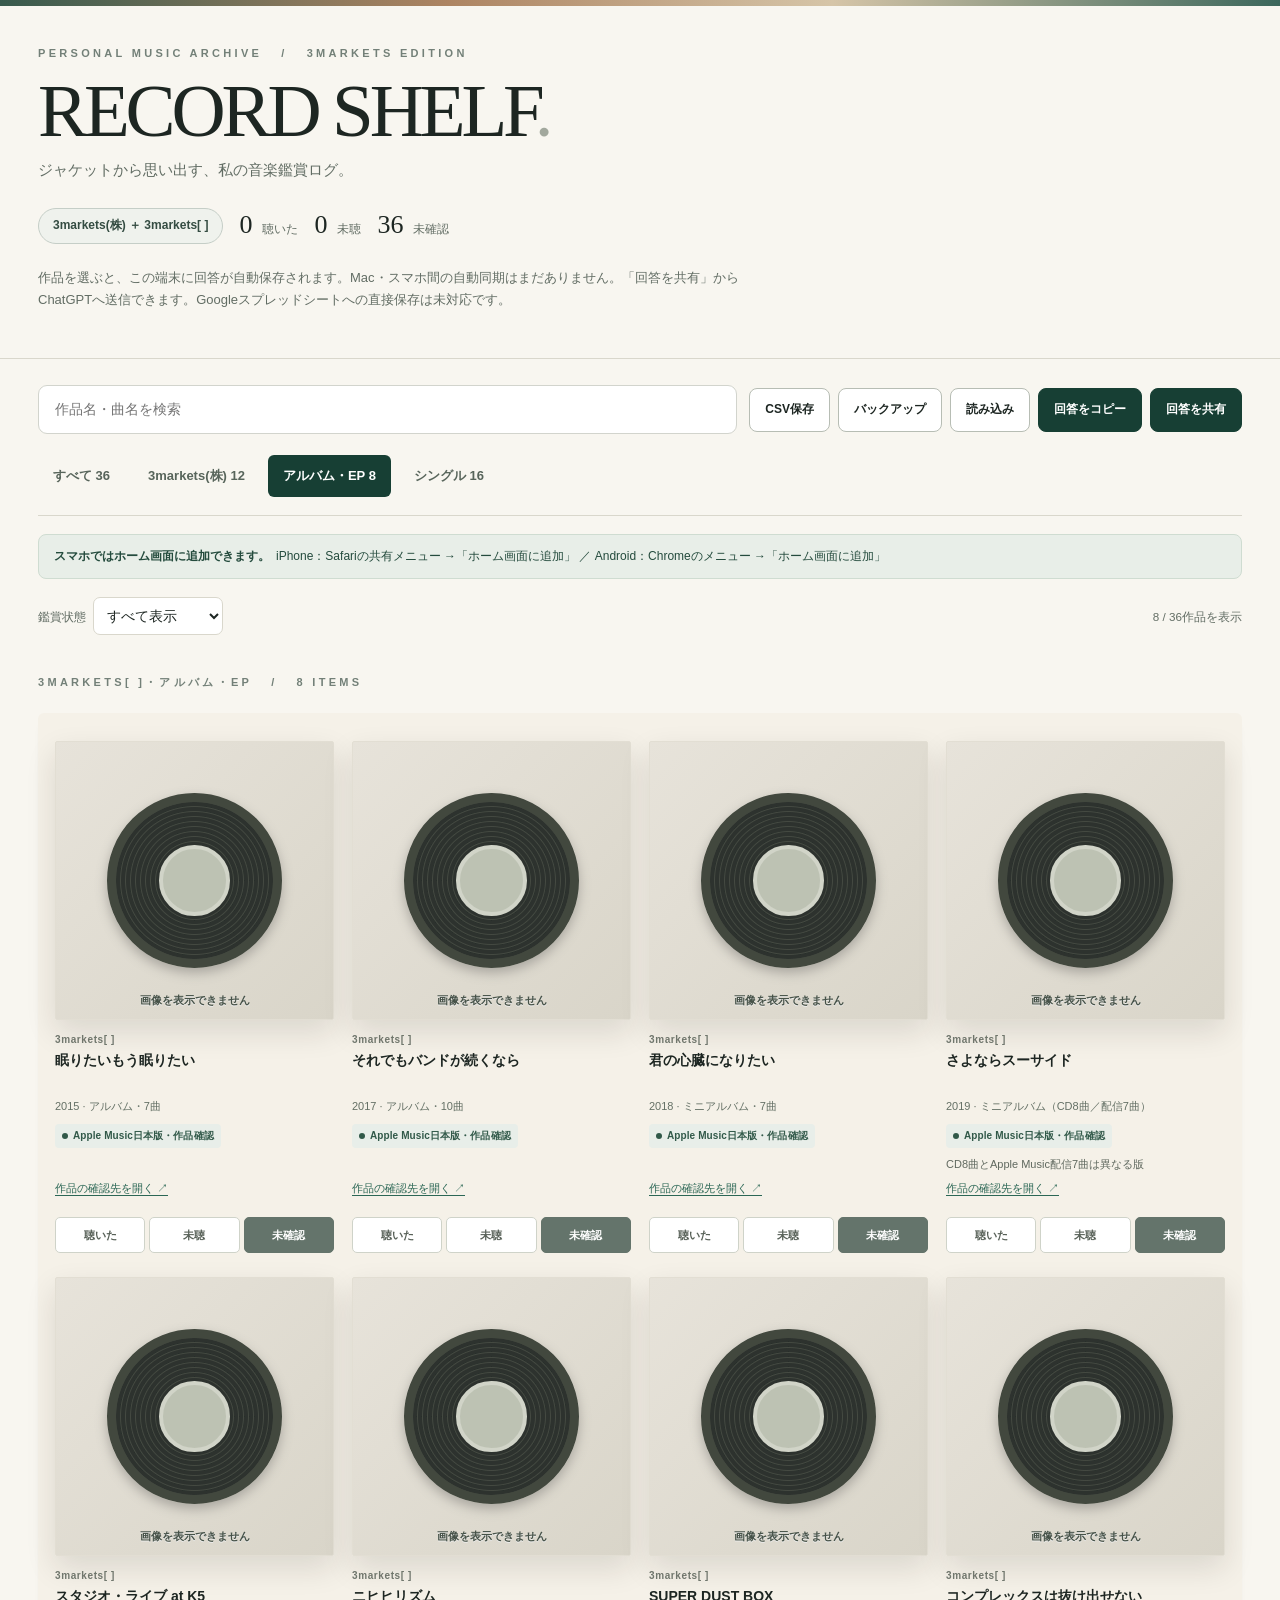
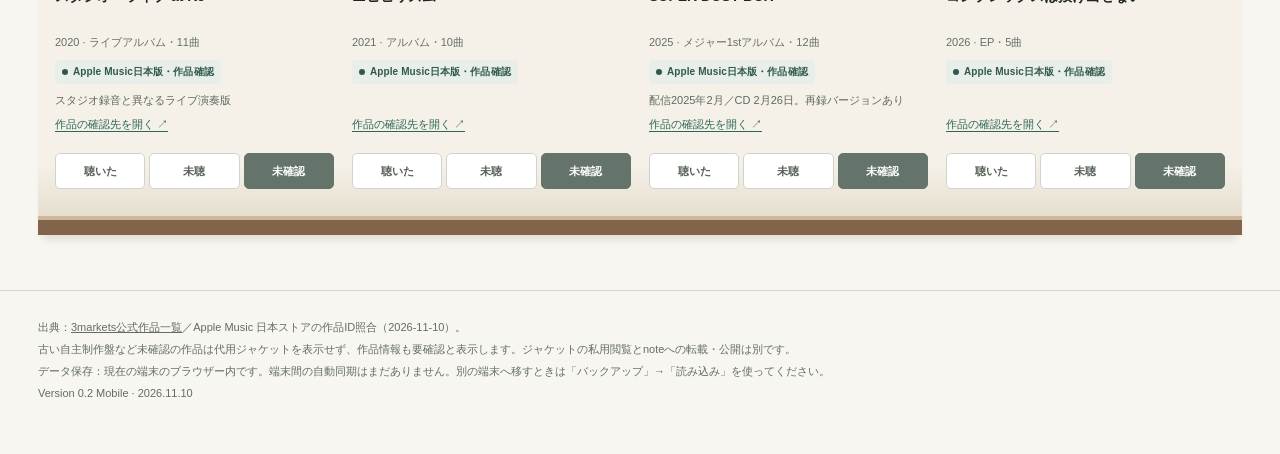
==== public/record-shelf/index.html @ a33d5731 "Add standalone mobile record shelf for 3markets; preserve protected FOCUS release" ====
<!DOCTYPE html>
<html lang="ja"><head><meta charset="utf-8"><meta name="viewport" content="width=device-width, initial-scale=1">
<meta name="color-scheme" content="light"><meta name="theme-color" content="#173f34"><meta name="apple-mobile-web-app-capable" content="yes"><meta name="apple-mobile-web-app-status-bar-style" content="default"><meta name="apple-mobile-web-app-title" content="レコード棚"><meta name="robots" content="noindex,nofollow"><title>RECORD SHELF — 3markets</title>
<style>
:root{--ink:#1d2622;--sub:#626d64;--paper:#f8f6f0;--card:#fffdf8;--line:#d9d7cc;--wood:#8c6b4a;--green:#173f34;--orange:#a85831;--shadow:0 12px 30px rgba(34,26,16,.12)}
*{box-sizing:border-box}html{scroll-behavior:smooth}body{margin:0;color:var(--ink);background:var(--paper);font:14px/1.65 -apple-system,BlinkMacSystemFont,"Hiragino Kaku Gothic ProN","Yu Gothic",sans-serif}
button,input,select{font:inherit}button{cursor:pointer}a{color:inherit}button:focus-visible,input:focus-visible,select:focus-visible,a:focus-visible{outline:3px solid #78b19b;outline-offset:3px}
.banner{height:6px;background:linear-gradient(90deg,#385a4d,#ad8462 35%,#d6c5a8 65%,#3c675c)}
.wrap{max-width:1260px;margin:0 auto;padding:0 28px}header{padding:40px 0 24px;border-bottom:1px solid var(--line)}
.eyebrow{font:650 11px/1.4 -apple-system,BlinkMacSystemFont,sans-serif;letter-spacing:.3em;text-transform:uppercase;color:#738078}
h1{font-family:Georgia,"Times New Roman",serif;font-size:clamp(42px,6vw,75px);font-weight:normal;letter-spacing:-.055em;line-height:1.07;margin:10px 0 6px}
.subline{font-size:15px;color:var(--sub);margin:4px 0 0}.statusmeta{display:flex;align-items:center;gap:16px;flex-wrap:wrap;margin-top:22px}
.pill{padding:7px 14px;border:1px solid #c5cec7;border-radius:99px;color:#344c42;background:#eff2ed;font-size:12px;font-weight:650}
.stat{display:flex;gap:10px;align-items:baseline}.stat b{font-size:26px;font-family:Georgia,serif;font-weight:normal}.stat span{font-size:12px;color:var(--sub)}
.description{margin:20px 0 24px;color:var(--sub);font-size:13px;max-width:750px}
.toolbar{display:grid;grid-template-columns:minmax(160px,1fr) auto;gap:12px;align-items:center;margin:26px 0 16px}
.search{width:100%;border:1px solid #d2d4cd;background:#fff;border-radius:9px;padding:12px 16px;color:var(--ink)}
.actions{display:flex;gap:8px;flex-wrap:wrap;justify-content:flex-end}.btn{border:1px solid #b7bdb4;background:#fff;border-radius:8px;padding:11px 15px;color:var(--ink);font-size:12px;font-weight:650;white-space:nowrap}.btn:hover{background:#eef1ed}.btn.primary{background:var(--green);color:#fff;border-color:var(--green)}.btn.primary:hover{background:#285b4b}
.tabs{display:flex;flex-wrap:wrap;gap:8px;padding:5px 0 18px;border-bottom:1px solid var(--line)}.tab{border:1px solid transparent;background:none;border-radius:6px;padding:9px 14px;color:#58655b;font-weight:600;font-size:13px}.tab.selected{background:var(--green);color:#fff}.tab:hover:not(.selected){background:#ebece5}
.filters{margin:18px 0 4px;display:flex;justify-content:space-between;gap:12px;flex-wrap:wrap;align-items:center}.filters label{font-size:12px;color:var(--sub);margin-right:7px}.filters select{min-width:130px;padding:9px;border:1px solid var(--line);border-radius:7px;background:#fff;color:var(--ink)}.filters small{color:var(--sub)}
#shelves{padding:10px 0 55px}.shelf{padding:28px 17px 31px;border-bottom:15px solid #816449;background:linear-gradient(#f5f1e8 95%,#e5ddcd);box-shadow:inset 0 -4px #cfb89a,0 9px 9px -5px rgba(40,25,10,.12);border-radius:6px 6px 0 0;margin-top:22px}
.grid{display:grid;grid-template-columns:repeat(4,minmax(0,1fr));gap:24px 18px}.record{min-width:0}.art{width:100%;aspect-ratio:1;display:grid;place-items:center;background:#ece8de;border:1px solid #e2ded3;box-shadow:var(--shadow);position:relative;overflow:hidden;border-radius:2px}.art img{width:100%;height:100%;object-fit:contain;display:block;background:#eeede6}
.art.unavailable{background:linear-gradient(135deg,#e7e3da,#d9d5c9)}.disc{width:63%;aspect-ratio:1;border-radius:50%;border:9px solid #42483e;background:repeating-radial-gradient(circle at center,#2d322e 0px,#2d322e 3px,#444941 4px,#272e2a 5px);display:grid;place-items:center;box-shadow:0 5px 12px #aaa7a0}
.disc::after{content:"";width:40%;height:40%;background:#bdc2b3;border-radius:50%;border:4px solid #d1d4c8}.missing{position:absolute;bottom:10px;left:0;right:0;text-align:center;color:#465248;font-weight:700;font-size:11px;text-shadow:0 1px #eee}
.artistline{font-size:10px;letter-spacing:.06em;color:#737a70;margin:12px 0 2px;font-weight:700}.name{font-weight:750;line-height:1.45;min-height:2.9em;overflow-wrap:anywhere;font-size:14px;margin:0 0 6px}.data{font-size:11px;color:#647065;min-height:1.8em}.note{font-size:11px;color:#60695f;margin:7px 0 0;min-height:2.2em}.source{display:inline-block;color:#2b6755;font-size:11px;max-width:100%;white-space:nowrap;overflow:hidden;text-overflow:ellipsis;text-decoration:underline;text-underline-offset:3px}
.streaming{display:inline-flex;gap:5px;align-items:center;max-width:100%;font-size:10px;letter-spacing:.01em;margin-top:7px;padding:4px 7px;border-radius:4px;background:#e8eee9;color:#315949;font-weight:700}.streaming.unknown{background:#efeee9;color:#787971}.streaming i{width:6px;height:6px;border-radius:50%;background:currentColor;display:inline-block}
.choose{display:grid;grid-template-columns:repeat(3,minmax(0,1fr));gap:4px;margin-top:12px}.choose button{border:1px solid #cfd3c9;background:#fff;border-radius:5px;padding:8px 2px;font-weight:700;font-size:11px;white-space:nowrap;color:#576057}.choose button:hover{border-color:#6c9d8b}.choose button[aria-pressed="true"][data-choice="heard"]{background:#215444;border-color:#215444;color:white}.choose button[aria-pressed="true"][data-choice="not"]{background:#9d5637;border-color:#9d5637;color:white}.choose button[aria-pressed="true"][data-choice="unknown"]{background:#64746b;border-color:#64746b;color:#fff}
.empty{padding:60px 20px;text-align:center;color:var(--sub);border:1px dashed #b4b7b0;border-radius:10px;margin:24px 0}
footer{border-top:1px solid var(--line);padding:25px 0 50px;color:var(--sub);font-size:11px;line-height:2}.floatmsg{position:fixed;bottom:25px;left:50%;transform:translateX(-50%);background:#163f33;color:white;padding:11px 18px;border-radius:8px;box-shadow:var(--shadow);font-size:12px;z-index:9;opacity:0;pointer-events:none;transition:opacity .2s}.floatmsg.show{opacity:1}
.modal{border:0;border-radius:12px;padding:24px;width:min(680px,94vw);box-shadow:0 30px 80px rgba(0,0,0,.3)}.modal::backdrop{background:#121e18ac}.modal textarea{width:100%;height:250px;line-height:1.6;border:1px solid #ddd;border-radius:8px;padding:13px;color:#26362c;resize:vertical}.modal h2{margin-top:0}.modal p{font-size:12px;color:var(--sub)}

.install-tip{display:flex;gap:6px;align-items:center;flex-wrap:wrap;padding:12px 15px;border-radius:8px;background:#e8eee8;border:1px solid #cfdcd1;margin-top:18px;color:#244b3d}
.install-tip strong{font-size:12px}.install-tip span{font-size:12px}
@media(max-width:900px){.grid{grid-template-columns:repeat(3,minmax(0,1fr))}}@media(max-width:700px){.install-tip{margin-top:12px}.actions .btn{font-size:12px;padding:9px}.toolbar{gap:12px}.wrap{padding:0 16px}header{padding:26px 0 22px}.toolbar{grid-template-columns:1fr}.actions{justify-content:flex-start}.grid{grid-template-columns:repeat(2,minmax(0,1fr));gap:22px 13px}.shelf{padding:14px 8px 23px;margin-top:15px}.choose button{font-size:10px;padding:8px 1px}.name{font-size:12px}.note{min-height:auto}.artistline{font-size:10px}.tabs{gap:3px}.tab{font-size:12px;padding:8px 9px}.stat b{font-size:22px}}
@media(prefers-reduced-motion:reduce){html{scroll-behavior:auto}*{transition:none!important}}
</style></head>
<body><div class="banner"></div><header><div class="wrap">
<div class="eyebrow">PERSONAL MUSIC ARCHIVE &nbsp; / &nbsp; 3MARKETS EDITION</div>
<h1>RECORD SHELF<span style="color:#a2a89d">.</span></h1>
<p class="subline">ジャケットから思い出す、私の音楽鑑賞ログ。</p>
<div class="statusmeta"><span class="pill">3markets(株) ＋ 3markets[ ]</span><span class="stat"><b id="st-heard">0</b><span>聴いた</span></span><span class="stat"><b id="st-not">0</b><span>未聴</span></span><span class="stat"><b id="st-unknown">36</b><span>未確認</span></span></div>
<p class="description">作品を選ぶと、この端末に回答が自動保存されます。Mac・スマホ間の自動同期はまだありません。「回答を共有」からChatGPTへ送信できます。Googleスプレッドシートへの直接保存は未対応です。</p>
</div></header>
<main class="wrap">
<div class="toolbar"><input id="search" class="search" placeholder="作品名・曲名を検索" aria-label="作品を検索" autocomplete="off">
<div class="actions"><button class="btn" id="btn-csv">CSV保存</button><button class="btn" id="btn-json">バックアップ</button><button class="btn" id="btn-import">読み込み</button><input id="import-json" type="file" accept=".json,application/json" hidden><button class="btn primary" id="btn-copy">回答をコピー</button><button class="btn primary" id="btn-share">回答を共有</button></div></div>
<nav id="tabs" class="tabs" aria-label="作品ジャンル"><button class="tab selected" data-tab="all">すべて 36</button><button class="tab" data-tab="old">3markets(株) 12</button><button class="tab" data-tab="albums">アルバム・EP 8</button><button class="tab" data-tab="singles">シングル 16</button></nav>
<div class="install-tip"><strong>スマホではホーム画面に追加できます。</strong><span>iPhone：Safariの共有メニュー →「ホーム画面に追加」 ／ Android：Chromeのメニュー →「ホーム画面に追加」</span></div>
<div class="filters"><div><label for="filter">鑑賞状態</label><select id="filter"><option value="all">すべて表示</option><option value="heard">聴いた</option><option value="not">未聴</option><option value="unknown">未確認</option></select></div><small id="shown">全36作品を表示</small></div>
<section id="shelves" aria-label="ジャケットを並べたレコード棚"></section>
</main><footer><div class="wrap">出典：<a href="https://3markets.jp/calendar/discography" target="_blank" rel="noopener">3markets公式作品一覧</a>／Apple Music 日本ストアの作品ID照合（2026-11-10）。<br>
古い自主制作盤など未確認の作品は代用ジャケットを表示せず、作品情報も要確認と表示します。ジャケットの私用閲覧とnoteへの転載・公開は別です。<br>データ保存：現在の端末のブラウザー内です。端末間の自動同期はまだありません。別の端末へ移すときは「バックアップ」→「読み込み」を使ってください。<br>Version 0.2 Mobile · 2026.11.10</div></footer>
<div id="toast" class="floatmsg" role="status"></div>
<dialog class="modal" id="copy-dialog"><h2>回答をコピー</h2><p>下の文章を選択して、このChatGPTトークに貼り付けてください。未確認の作品は回答に含みません。</p><textarea id="copy-text" readonly></textarea><div class="actions"><button class="btn" id="select-all">全文選択</button><button class="btn primary" id="copy-now">コピー</button><button class="btn" id="close-dialog">閉じる</button></div></dialog>
<script>
'use strict';
const records=[{"id":"k01","name":"フリーマーケット","year":2004,"group":"old","artist":"3markets(株)","type":"初期ミニアルバム","note":"初期作品。作品情報・ジャケット要照合。初期作品情報自体が再照合対象","confidence":"provisional","source":"https://3markets.jp/calendar/discography","cover":null,"coverSource":null,"stream":"unknown"},{"id":"k02","name":"上京ハブストーリー / タイタニック","year":2006,"group":"old","artist":"3markets(株)","type":"シングル","note":"初期CD、情報要照合。初期作品情報自体が再照合対象","confidence":"provisional","source":"https://3markets.jp/calendar/discography","cover":null,"coverSource":null,"stream":"unknown"},{"id":"k03","name":"さよなら、大嫌いな人。","year":2006,"group":"old","artist":"3markets(株)","type":"ミニアルバム","note":"初期作品情報自体が再照合対象","confidence":"provisional","source":"https://3markets.jp/calendar/discography","cover":null,"coverSource":null,"stream":"unknown"},{"id":"k04","name":"ぼくらはみんな死んでいる","year":2008,"group":"old","artist":"3markets(株)","type":"シングル","note":"初期作品情報自体が再照合対象","confidence":"provisional","source":"https://3markets.jp/calendar/discography","cover":null,"coverSource":null,"stream":"unknown"},{"id":"k05","name":"不幸の種","year":2008,"group":"old","artist":"3markets(株)","type":"アルバム・8曲","note":"CD・ジャケット未照合、配信未確認","confidence":"confirmed","source":"https://www.oricon.co.jp/","cover":null,"coverSource":null,"stream":"unknown"},{"id":"k06","name":"着信ナシ call.1","year":2010,"group":"old","artist":"3markets(株)","type":"CD・3曲","note":"初期作品情報自体が再照合対象","confidence":"provisional","source":"https://3markets.jp/calendar/discography","cover":null,"coverSource":null,"stream":"unknown"},{"id":"k07","name":"着信ナシ call.2","year":2010,"group":"old","artist":"3markets(株)","type":"CD・3曲","note":"初期作品情報自体が再照合対象","confidence":"provisional","source":"https://3markets.jp/calendar/discography","cover":null,"coverSource":null,"stream":"unknown"},{"id":"k08","name":"着信ナシ call.3","year":2010,"group":"old","artist":"3markets(株)","type":"CD・3曲","note":"初期作品情報自体が再照合対象","confidence":"provisional","source":"https://3markets.jp/calendar/discography","cover":null,"coverSource":null,"stream":"unknown"},{"id":"k09","name":"それでもボクは暗くない","year":2011,"group":"old","artist":"3markets(株)","type":"EP・5曲＋CDボーナス","note":"Apple Music配信5曲。CDボーナスとは区別","confidence":"confirmed","source":"https://music.apple.com/jp/album/661531618","cover":"https://is1-ssl.mzstatic.com/image/thumb/Music118/v4/1e/07/3e/1e073e06-de50-e7ee-e79f-221623e2fcea/4538182313299_cov.jpg/600x600bb.jpg","coverSource":"Apple Music JP・作品ID 661531618","appleURL":"https://music.apple.com/jp/album/661531618","stream":"apple"},{"id":"k10","name":"売れないバンドマン","year":2012,"group":"old","artist":"3markets(株)","type":"シングル・3曲","note":"Apple Music上では2013年リリース表示","confidence":"confirmed","source":"https://music.apple.com/jp/album/661555869","cover":"https://is1-ssl.mzstatic.com/image/thumb/Music118/v4/63/ad/12/63ad12a7-b8b7-b3d8-3208-44210bbe22a2/4538182313329_cov.jpg/600x600bb.jpg","coverSource":"Apple Music JP・作品ID 661555869","appleURL":"https://music.apple.com/jp/album/661555869","stream":"apple"},{"id":"k11","name":"何も聞こえない","year":2012,"group":"old","artist":"3markets(株)","type":"アルバム・12曲","note":"Apple Musicは2013年配信表示／CD2012年","confidence":"confirmed","source":"https://music.apple.com/jp/album/661532819","cover":"https://is1-ssl.mzstatic.com/image/thumb/Music125/v4/7a/0f/fc/7a0ffca6-98a8-4a8e-68c4-1b84fabe6eba/4538182313350_cov.jpg/600x600bb.jpg","coverSource":"Apple Music JP・作品ID 661532819","appleURL":"https://music.apple.com/jp/album/661532819","stream":"apple"},{"id":"k12","name":"アパート","year":2014,"group":"old","artist":"3markets(株)","type":"ミニアルバム","note":"旧名義最終期・CD。Apple Musicで当該版未確認","confidence":"confirmed","source":"https://3markets.jp/calendar/discography","cover":null,"coverSource":null,"stream":"unknown"},{"id":"a01","name":"眠りたいもう眠りたい","year":2015,"group":"albums","artist":"3markets[ ]","type":"アルバム・7曲","note":"","confidence":"confirmed","source":"https://music.apple.com/jp/album/1575334972","cover":"https://is1-ssl.mzstatic.com/image/thumb/Music115/v4/7b/29/ee/7b29ee20-6660-244a-dc08-10e7db7b3a7b/4571483867498.jpg/600x600bb.jpg","coverSource":"Apple Music JP・作品ID 1575334972","appleURL":"https://music.apple.com/jp/album/1575334972","stream":"apple"},{"id":"a02","name":"それでもバンドが続くなら","year":2017,"group":"albums","artist":"3markets[ ]","type":"アルバム・10曲","note":"","confidence":"confirmed","source":"https://music.apple.com/jp/album/1810390188","cover":"https://is1-ssl.mzstatic.com/image/thumb/Music221/v4/5e/52/55/5e525506-6717-4b1d-d585-3bfbd814e022/4522197128047.png/600x600bb.jpg","coverSource":"Apple Music JP・作品ID 1810390188","appleURL":"https://music.apple.com/jp/album/1810390188","stream":"apple"},{"id":"a03","name":"君の心臓になりたい","year":2018,"group":"albums","artist":"3markets[ ]","type":"ミニアルバム・7曲","note":"","confidence":"confirmed","source":"https://music.apple.com/jp/album/1810389920","cover":"https://is1-ssl.mzstatic.com/image/thumb/Music211/v4/8d/49/d3/8d49d337-29f3-4bc9-d6e6-fecbf3661c74/4522197130279.png/600x600bb.jpg","coverSource":"Apple Music JP・作品ID 1810389920","appleURL":"https://music.apple.com/jp/album/1810389920","stream":"apple"},{"id":"a04","name":"さよならスーサイド","year":2019,"group":"albums","artist":"3markets[ ]","type":"ミニアルバム（CD8曲／配信7曲）","note":"CD8曲とApple Music配信7曲は異なる版","confidence":"confirmed","source":"https://music.apple.com/jp/album/1575340968","cover":"https://is1-ssl.mzstatic.com/image/thumb/Music115/v4/43/53/97/435397d6-26ee-7a85-71d8-e1fe39ac6d37/4580529539466.jpg/600x600bb.jpg","coverSource":"Apple Music JP・作品ID 1575340968","appleURL":"https://music.apple.com/jp/album/1575340968","stream":"apple"},{"id":"a05","name":"スタジオ・ライブ at K5","year":2020,"group":"albums","artist":"3markets[ ]","type":"ライブアルバム・11曲","note":"スタジオ録音と異なるライブ演奏版","confidence":"confirmed","source":"https://music.apple.com/jp/album/1576225690","cover":"https://is1-ssl.mzstatic.com/image/thumb/Music115/v4/70/d9/ec/70d9ecb9-f23d-1b34-3d56-341357c0d392/4580529538766.jpg/600x600bb.jpg","coverSource":"Apple Music JP・作品ID 1576225690","appleURL":"https://music.apple.com/jp/album/1576225690","stream":"apple"},{"id":"a06","name":"ニヒヒリズム","year":2021,"group":"albums","artist":"3markets[ ]","type":"アルバム・10曲","note":"","confidence":"confirmed","source":"https://music.apple.com/jp/album/1576227741","cover":"https://is1-ssl.mzstatic.com/image/thumb/Music211/v4/f4/b6/91/f4b691fe-94c0-e237-b7dd-7fb7303544b2/4580529537127.jpg/600x600bb.jpg","coverSource":"Apple Music JP・作品ID 1576227741","appleURL":"https://music.apple.com/jp/album/1576227741","stream":"apple"},{"id":"a07","name":"SUPER DUST BOX","year":2025,"group":"albums","artist":"3markets[ ]","type":"メジャー1stアルバム・12曲","note":"配信2025年2月／CD 2月26日。再録バージョンあり","confidence":"confirmed","source":"https://music.apple.com/jp/album/1791914611","cover":"https://is1-ssl.mzstatic.com/image/thumb/Music221/v4/c6/da/94/c6da9447-44bb-0d9e-07d5-6ade7ae0406f/ANTCD-A0000015767.jpg/600x600bb.jpg","coverSource":"Apple Music JP・作品ID 1791914611","appleURL":"https://music.apple.com/jp/album/1791914611","stream":"apple"},{"id":"a08","name":"コンプレックスは抜け出せない","year":2026,"group":"albums","artist":"3markets[ ]","type":"EP・5曲","note":"","confidence":"confirmed","source":"https://music.apple.com/jp/album/1861425691","cover":"https://is1-ssl.mzstatic.com/image/thumb/Music211/v4/c9/9c/10/c99c100d-4062-5b0a-0b87-b3e78127be97/ANTCD-A0000018954.jpg/600x600bb.jpg","coverSource":"Apple Music JP・作品ID 1861425691","appleURL":"https://music.apple.com/jp/album/1861425691","stream":"apple"},{"id":"s01","name":"はやいふつうおそい","year":2014,"group":"singles","artist":"3markets[ ]","type":"CDシングル","note":"改名直後・情報要照合","confidence":"provisional","source":"https://3markets.jp/calendar/discography","cover":null,"coverSource":null,"stream":"unknown"},{"id":"s02","name":"バースデイ","year":2016,"group":"singles","artist":"3markets[ ]","type":"CDシングル","note":"","confidence":"provisional","source":"https://3markets.jp/calendar/discography","cover":null,"coverSource":null,"stream":"unknown"},{"id":"s03","name":"バンドマンと彼女","year":2017,"group":"singles","artist":"3markets[ ]","type":"CDシングル・4曲","note":"公式CDジャケットあり。アルバム曲と重複","confidence":"confirmed","source":"https://3markets.jp/calendar/discography","cover":"https://3markets.jp/wp-content/uploads/bandmangirl_jk.jpg","coverSource":"3markets公式ディスコグラフィー CDジャケット","stream":"unknown"},{"id":"s04","name":"社会のゴミカザマタカフミ","year":2019,"group":"singles","artist":"3markets[ ]","type":"配信シングル","note":"『さよならスーサイド』等と関連音源","confidence":"confirmed","source":"https://music.apple.com/jp/album/1810389853","cover":"https://is1-ssl.mzstatic.com/image/thumb/Music211/v4/0e/a9/7f/0ea97f37-094b-f2d4-f2e5-44bb88ad5f7d/4582417950940.png/600x600bb.jpg","coverSource":"Apple Music JP・作品ID 1810389853","appleURL":"https://music.apple.com/jp/album/1810389853","stream":"apple"},{"id":"s05","name":"最愛(モアイ)","year":2021,"group":"singles","artist":"3markets[ ]","type":"配信シングル","note":"","confidence":"confirmed","source":"https://music.apple.com/jp/album/1591286352","cover":"https://is1-ssl.mzstatic.com/image/thumb/Music115/v4/95/7e/5a/957e5a15-c22a-d5f9-eb6e-1cbe9b6d21d7/4580529536946.jpg/600x600bb.jpg","coverSource":"Apple Music JP・作品ID 1591286352","appleURL":"https://music.apple.com/jp/album/1591286352","stream":"apple"},{"id":"s06","name":"東京でのすごしかた","year":2022,"group":"singles","artist":"3markets[ ]","type":"配信3曲入り","note":"","confidence":"confirmed","source":"https://music.apple.com/jp/album/1650586520","cover":"https://is1-ssl.mzstatic.com/image/thumb/Music122/v4/d7/4b/16/d74b169f-98cd-1849-a03b-357496fbe5c5/4580529534317.jpg/600x600bb.jpg","coverSource":"Apple Music JP・作品ID 1650586520","appleURL":"https://music.apple.com/jp/album/1650586520","stream":"apple"},{"id":"s07","name":"カニ大好き","year":2023,"group":"singles","artist":"3markets[ ]","type":"配信シングル","note":"","confidence":"confirmed","source":"https://music.apple.com/jp/album/1710377670","cover":"https://is1-ssl.mzstatic.com/image/thumb/Music116/v4/fa/2e/92/fa2e9284-2153-0116-df37-55495395b661/4580529532856.jpg/600x600bb.jpg","coverSource":"Apple Music JP・作品ID 1710377670","appleURL":"https://music.apple.com/jp/album/1710377670","stream":"apple"},{"id":"s08","name":"ね。","year":2023,"group":"singles","artist":"3markets[ ]","type":"配信シングル","note":"『SUPER DUST BOX』にも収録","confidence":"confirmed","source":"https://music.apple.com/jp/album/1712081336","cover":"https://is1-ssl.mzstatic.com/image/thumb/Music116/v4/6e/8c/23/6e8c2387-1c32-d2eb-ae74-d09f04ec74b3/4580529532924.jpg/600x600bb.jpg","coverSource":"Apple Music JP・作品ID 1712081336","appleURL":"https://music.apple.com/jp/album/1712081336","stream":"apple"},{"id":"s09","name":"暇","year":2023,"group":"singles","artist":"3markets[ ]","type":"配信シングル","note":"","confidence":"confirmed","source":"https://music.apple.com/jp/album/1713488487","cover":"https://is1-ssl.mzstatic.com/image/thumb/Music116/v4/e9/2c/60/e92c609a-43b5-57e7-4b12-17c836d6d32c/4580529532986.jpg/600x600bb.jpg","coverSource":"Apple Music JP・作品ID 1713488487","appleURL":"https://music.apple.com/jp/album/1713488487","stream":"apple"},{"id":"s10","name":"来世で遊ぼう","year":2023,"group":"singles","artist":"3markets[ ]","type":"配信シングル","note":"","confidence":"confirmed","source":"https://music.apple.com/jp/album/1717734269","cover":"https://is1-ssl.mzstatic.com/image/thumb/Music116/v4/16/7c/3a/167c3ac6-5a23-06e1-92ea-5b6df151478c/4580529533631.jpg/600x600bb.jpg","coverSource":"Apple Music JP・作品ID 1717734269","appleURL":"https://music.apple.com/jp/album/1717734269","stream":"apple"},{"id":"s11","name":"白紙","year":2024,"group":"singles","artist":"3markets[ ]","type":"配信シングル","note":"","confidence":"confirmed","source":"https://music.apple.com/jp/album/1776531793","cover":"https://is1-ssl.mzstatic.com/image/thumb/Music221/v4/18/11/be/1811be6a-5194-a35d-d9c8-55cfa7ad3ccc/ANTCD-A0000015101.jpg/600x600bb.jpg","coverSource":"Apple Music JP・作品ID 1776531793","appleURL":"https://music.apple.com/jp/album/1776531793","stream":"apple"},{"id":"s12","name":"INTJINTPENTJENTPINFJENFJINFPENFPISTJISFJESTJESFJESTPISTPISFPESFP","year":2024,"group":"singles","artist":"3markets[ ]","type":"配信シングル","note":"","confidence":"confirmed","source":"https://music.apple.com/jp/album/1777907325","cover":"https://is1-ssl.mzstatic.com/image/thumb/Music211/v4/33/2f/99/332f9905-b929-80cc-d3f7-c1a4b31c0647/bigup13946996.jpg/600x600bb.jpg","coverSource":"Apple Music JP・作品ID 1777907325","appleURL":"https://music.apple.com/jp/album/1777907325","stream":"apple"},{"id":"s13","name":"ムリ(笑)","year":2024,"group":"singles","artist":"3markets[ ]","type":"配信シングル","note":"","confidence":"confirmed","source":"https://music.apple.com/jp/album/1781590821","cover":"https://is1-ssl.mzstatic.com/image/thumb/Music221/v4/ef/f8/e3/eff8e356-a094-03ca-3f3a-2fafb7202de1/ANTCD-A0000015321.jpg/600x600bb.jpg","coverSource":"Apple Music JP・作品ID 1781590821","appleURL":"https://music.apple.com/jp/album/1781590821","stream":"apple"},{"id":"s14","name":"天職","year":2025,"group":"singles","artist":"3markets[ ]","type":"配信シングル","note":"","confidence":"confirmed","source":"https://music.apple.com/jp/album/1825326849","cover":"https://is1-ssl.mzstatic.com/image/thumb/Music221/v4/83/79/ca/8379caa2-9c30-d945-903a-97b4646acb59/ANTCD-A0000017370.jpg/600x600bb.jpg","coverSource":"Apple Music JP・作品ID 1825326849","appleURL":"https://music.apple.com/jp/album/1825326849","stream":"apple"},{"id":"s15","name":"でもでもだってちゃん","year":2026,"group":"singles","artist":"3markets[ ]","type":"配信シングル","note":"","confidence":"confirmed","source":"https://music.apple.com/jp/album/6786132122","cover":"https://is1-ssl.mzstatic.com/image/thumb/Music221/v4/dd/b8/f6/ddb8f678-70cd-1d67-4c2b-d5a47324bb46/ANTCD-A0000020434.jpg/600x600bb.jpg","coverSource":"Apple Music JP・作品ID 6786132122","appleURL":"https://music.apple.com/jp/album/6786132122","stream":"apple"},{"id":"s16","name":"会話免許証","year":2026,"group":"singles","artist":"3markets[ ]","type":"配信シングル","note":"","confidence":"confirmed","source":"https://music.apple.com/jp/album/6819601522","cover":"https://is1-ssl.mzstatic.com/image/thumb/Music221/v4/a0/46/c2/a046c271-b914-85f1-7ece-75fce091ea9e/ANTCD-A0000021386.jpg/600x600bb.jpg","coverSource":"Apple Music JP・作品ID 6819601522","appleURL":"https://music.apple.com/jp/album/6819601522","stream":"apple"}];
const storageKey='record-shelf:3markets:v01';
let states={};try{const old=JSON.parse(localStorage.getItem(storageKey)||'{}');if(old&&typeof old==='object')states=old;}catch{}
let currentTab='albums';let currentFilter='all';let query='';
const labels={heard:'聴いた',not:'未聴',unknown:'未確認'};
const groups={old:'3markets(株)・旧名義',albums:'3markets[ ]・アルバム・EP',singles:'3markets[ ]・シングル'};
const el=id=>document.getElementById(id);
const clean=s=>String(s).replaceAll('&','&amp;').replaceAll('<','&lt;').replaceAll('>','&gt;').replaceAll('"','&quot;').replaceAll("'",'&#39;');
function stat(){let c={heard:0,not:0,unknown:0};records.forEach(w=>c[states[w.id]||'unknown']++);el('st-heard').textContent=c.heard;el('st-not').textContent=c.not;el('st-unknown').textContent=c.unknown;}
function toast(s){const d=el('toast');d.textContent=s;d.classList.add('show');clearTimeout(toast.t);toast.t=setTimeout(()=>d.classList.remove('show'),2200);}
function save(id,value){if(value==='unknown')delete states[id];else states[id]=value;try{localStorage.setItem(storageKey,JSON.stringify(states));}catch{toast('ブラウザーに保存できませんでした。CSVをご利用ください。');}render();}
function img(w){if(!w.cover)return '<div class="art unavailable"><div class="disc"></div><span class="missing">ジャケット未確認</span></div>';
return '<div class="art"><img loading="lazy" src="'+clean(w.cover)+'" alt="'+clean(w.name)+' の公式ジャケット" onerror="this.parentElement.classList.add(\'unavailable\');this.parentElement.innerHTML=\'<div class=&quot;disc&quot;></div><span class=&quot;missing&quot;>画像を表示できません</span>\'"></div>';}
function card(w){const state=states[w.id]||'unknown';const stream=w.stream==='apple'?'<span class="streaming"><i></i>Apple Music日本版・作品確認</span>':'<span class="streaming unknown"><i></i>Apple Music・当該版未確認</span>';
const url=w.source||'https://3markets.jp/calendar/discography';
return '<article class="record">'+img(w)+'<div class="artistline">'+clean(w.artist)+'</div><div class="name">'+clean(w.name)+'</div><div class="data">'+w.year+' · '+clean(w.type)+'</div>'+stream+'<div class="note">'+clean(w.note||'')+'</div><a class="source" href="'+clean(url)+'" target="_blank" rel="noopener">作品の確認先を開く ↗</a>'+
'<div class="choose" role="group" aria-label="'+clean(w.name)+' の鑑賞判定">'+[['heard','聴いた'],['not','未聴'],['unknown','未確認']].map(([v,label])=>'<button type="button" data-id="'+w.id+'" data-choice="'+v+'" aria-pressed="'+(v===state)+'">'+label+'</button>').join('')+'</div></article>';}
function render(){stat();document.querySelectorAll('.tab').forEach(x=>{x.classList.toggle('selected',x.dataset.tab===currentTab);x.setAttribute('aria-pressed',x.dataset.tab===currentTab?'true':'false');});
const filtered=records.filter(w=>(currentTab==='all'||w.group===currentTab)&&(currentFilter==='all'||(states[w.id]||'unknown')===currentFilter)&&(w.name.toLowerCase().includes(query)||w.artist.toLowerCase().includes(query)));
el('shown').textContent=filtered.length+' / '+records.length+'作品を表示';
if(!filtered.length){el('shelves').innerHTML='<div class="empty">該当する作品はありません。検索や絞り込みを変更してください。</div>';return;}
const grouped={};filtered.forEach(w=>(grouped[w.group]??=[]).push(w));const order=currentTab==='all'?['old','albums','singles']:[currentTab];
el('shelves').innerHTML=order.filter(k=>grouped[k]?.length).map(k=>'<div><div class="eyebrow" style="margin-top:26px">'+clean(groups[k])+' &nbsp; / &nbsp; '+grouped[k].length+' ITEMS</div><div class="shelf"><div class="grid">'+grouped[k].map(card).join('')+'</div></div></div>').join('');}
function answersText(){const selected=records.filter(w=>states[w.id]&&states[w.id]!=='unknown');const line=selected.map(w=>`${w.artist}｜${w.year}年｜${w.name}｜${labels[states[w.id]]}｜${w.type}｜${w.stream==='apple'?'当該作品版のApple Music掲載確認':'当該版のApple Music掲載未確認'}｜出典=${w.source}`).join('\n');
return `3markets(株)／3markets[ ] のレコード棚で鑑賞チェックしました。既存のGoogleスプレッドシート「note｜統合投稿台帳」に、以下の本人回答を保存してください。\n${line||'現時点で確定した回答はありません。'}\n未回答は変更しない。旧名義と改名後を区別する。Apple Music作品IDと公式出典に照らし、CD限定盤と配信版を混同しない。聴いた作品は指定版の全曲を聴取済みと解釈する。未聴の配信確認済みだけ横断の「これから聴く」候補に入れ、配信未確認は別管理。重複登録せず保存後は再読込で確認。実際の鑑賞日を推測せず、note原稿作成・公開はしない。`;
}
async function copyText(){const text=answersText();el('copy-text').value=text;el('copy-dialog').showModal();try{await navigator.clipboard.writeText(text);toast('回答をコピーしました');}catch{el('copy-text').focus();el('copy-text').select();toast('コピーできない場合は文章を選択してください');}}
function quoteCSV(s){const v=String(s??'');return '"'+v.replaceAll('"','""')+'"';}
function download(filename,content,mime){const a=document.createElement('a'),b=new Blob([content],{type:mime});a.href=URL.createObjectURL(b);a.download=filename;document.body.appendChild(a);a.click();setTimeout(()=>{URL.revokeObjectURL(a.href);a.remove()},900);toast(filename+' を保存しました');}
function exportCSV(){const rows=[['名義','発売年','作品名','形態','鑑賞判定','Apple Music当該版','作品確認先','ジャケットURL'],...records.map(w=>[w.artist,w.year,w.name,w.type,labels[states[w.id]||'unknown'],w.stream==='apple'?'掲載確認':'掲載未確認',w.source,w.cover||''])];download('3markets_レコード棚_鑑賞チェック.csv','\ufeff'+rows.map(r=>r.map(quoteCSV).join(',')).join('\r\n'),'text/csv;charset=utf-8');}
function exportJSON(){download('3markets_レコード棚_回答バックアップ.json',JSON.stringify({version:1,savedAt:new Date().toISOString(),selection:states},null,2),'application/json;charset=utf-8');}
el('tabs').addEventListener('click',e=>{const b=e.target.closest('[data-tab]');if(b){currentTab=b.dataset.tab;render();}});
el('shelves').addEventListener('click',e=>{const b=e.target.closest('button[data-choice]');if(b)save(b.dataset.id,b.dataset.choice);});
el('search').addEventListener('input',e=>{query=e.target.value.trim().toLowerCase();render();});
el('filter').addEventListener('change',e=>{currentFilter=e.target.value;render();});
el('btn-copy').onclick=copyText;el('btn-csv').onclick=exportCSV;el('btn-json').onclick=exportJSON;
el('btn-import').onclick=()=>el('import-json').click();
el('import-json').addEventListener('change', async (event)=>{
 const file=event.target.files?.[0]; if(!file) return;
 try{
  const payload=JSON.parse(await file.text());
  if(!payload||payload.version!==1||typeof payload.selection!=='object'||Array.isArray(payload.selection))throw new Error('形式が違います');
  const valid=new Set(records.map(w=>w.id)); const next={};
  for(const [id,v] of Object.entries(payload.selection)){
   if(!valid.has(id)||!['heard','not','unknown'].includes(v))throw new Error('作品名または判定が不正です');
   if(v!=='unknown')next[id]=v;
  }
  if(Object.keys(states).length && !confirm('現在の端末の回答を読み込んだバックアップで置き換えますか？'))return;
  states=next; localStorage.setItem(storageKey,JSON.stringify(states));render();toast('バックアップを読み込みました');
 }catch(e){toast('バックアップを読み込めません：'+e.message)}finally{event.target.value=''}
});
el('btn-share').onclick=async()=>{
 const result=answersText();
 if(navigator.share){try{await navigator.share({title:'3markets 鑑賞チェック',text:result});return;}catch(e){if(e.name==='AbortError')return;}}
 await copyText();
};
el('copy-now').onclick=async()=>{try{await navigator.clipboard.writeText(el('copy-text').value);toast('コピーしました');}catch{el('copy-text').select();document.execCommand('copy');toast('文章を選択しました');}};
el('select-all').onclick=()=>{el('copy-text').focus();el('copy-text').select();};el('close-dialog').onclick=()=>el('copy-dialog').close();
render();
</script></body></html>
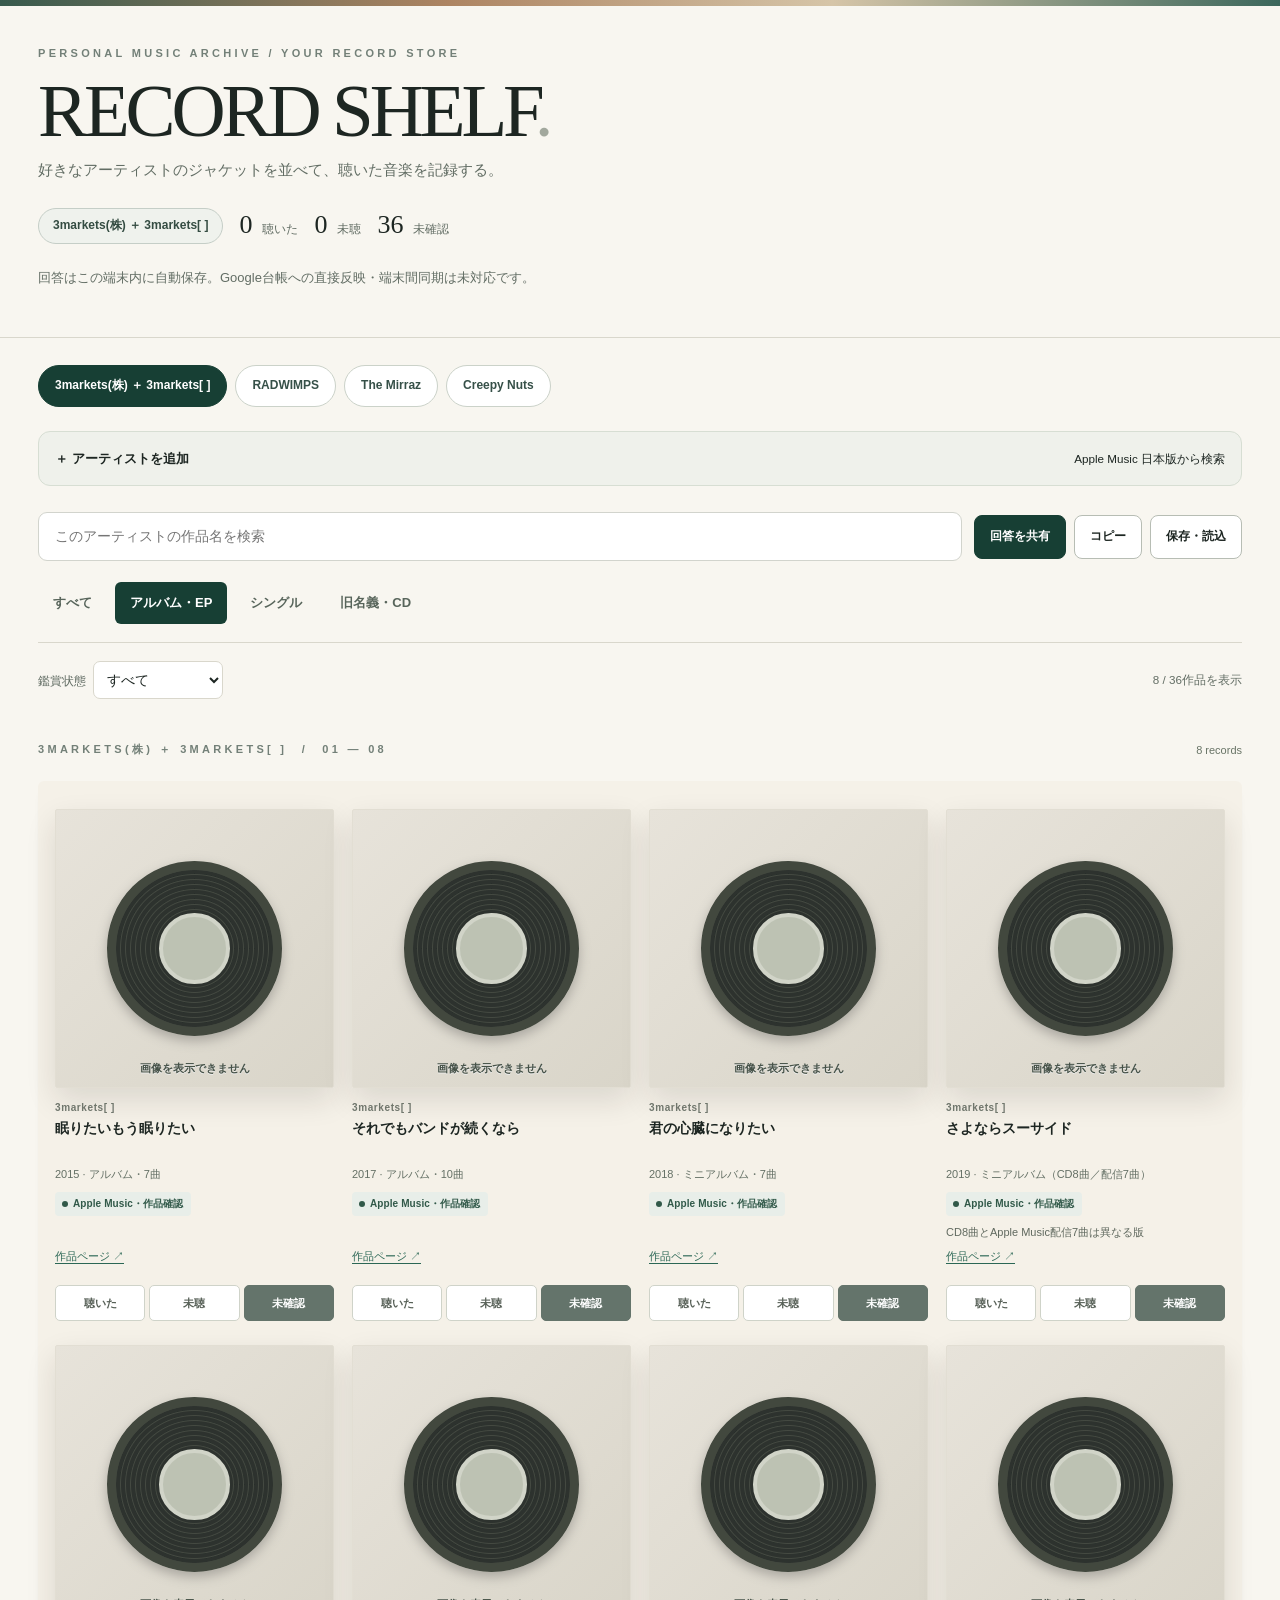
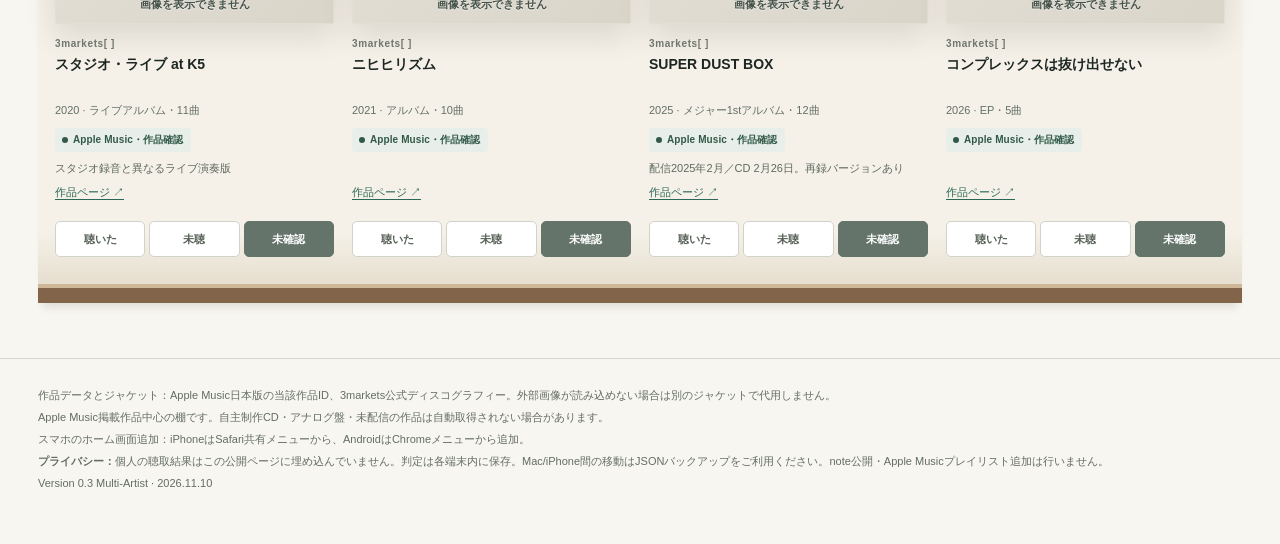
==== commit ab0ded7e: "Expand RECORD SHELF to multi-artist Apple Music catalog and search" ====
--- a/public/record-shelf/index.html
+++ b/public/record-shelf/index.html
@@ -1,6 +1,6 @@
 <!DOCTYPE html>
 <html lang="ja"><head><meta charset="utf-8"><meta name="viewport" content="width=device-width, initial-scale=1">
-<meta name="color-scheme" content="light"><meta name="theme-color" content="#173f34"><meta name="apple-mobile-web-app-capable" content="yes"><meta name="apple-mobile-web-app-status-bar-style" content="default"><meta name="apple-mobile-web-app-title" content="レコード棚"><meta name="robots" content="noindex,nofollow"><title>RECORD SHELF — 3markets</title>
+<meta name="color-scheme" content="light"><meta name="theme-color" content="#173f34"><meta name="apple-mobile-web-app-capable" content="yes"><meta name="apple-mobile-web-app-status-bar-style" content="default"><meta name="apple-mobile-web-app-title" content="レコード棚"><meta name="robots" content="noindex,nofollow"><title>RECORD SHELF — 自分のレコードショップ</title>
 <style>
 :root{--ink:#1d2622;--sub:#626d64;--paper:#f8f6f0;--card:#fffdf8;--line:#d9d7cc;--wood:#8c6b4a;--green:#173f34;--orange:#a85831;--shadow:0 12px 30px rgba(34,26,16,.12)}
 *{box-sizing:border-box}html{scroll-behavior:smooth}body{margin:0;color:var(--ink);background:var(--paper);font:14px/1.65 -apple-system,BlinkMacSystemFont,"Hiragino Kaku Gothic ProN","Yu Gothic",sans-serif}
@@ -33,84 +33,127 @@
 .install-tip strong{font-size:12px}.install-tip span{font-size:12px}
 @media(max-width:900px){.grid{grid-template-columns:repeat(3,minmax(0,1fr))}}@media(max-width:700px){.install-tip{margin-top:12px}.actions .btn{font-size:12px;padding:9px}.toolbar{gap:12px}.wrap{padding:0 16px}header{padding:26px 0 22px}.toolbar{grid-template-columns:1fr}.actions{justify-content:flex-start}.grid{grid-template-columns:repeat(2,minmax(0,1fr));gap:22px 13px}.shelf{padding:14px 8px 23px;margin-top:15px}.choose button{font-size:10px;padding:8px 1px}.name{font-size:12px}.note{min-height:auto}.artistline{font-size:10px}.tabs{gap:3px}.tab{font-size:12px;padding:8px 9px}.stat b{font-size:22px}}
 @media(prefers-reduced-motion:reduce){html{scroll-behavior:auto}*{transition:none!important}}
+
+.artist-bar{display:flex;gap:8px;flex-wrap:nowrap;overflow-x:auto;padding:10px 0 14px;margin-top:17px;scrollbar-width:thin;-webkit-overflow-scrolling:touch}
+.artist-pill{border:1px solid #cbd2c9;background:white;color:#365048;padding:10px 16px;border-radius:999px;white-space:nowrap;flex-shrink:0;font-size:12px;font-weight:750;min-height:42px}
+.artist-pill.active{background:#173f34;color:white;border-color:#173f34}.artist-pill:hover:not(.active){background:#f1f4ee}
+.artist-finder{background:#eff1eb;border:1px solid #d7ded3;border-radius:12px;padding:16px;margin:10px 0 16px}
+.artist-finder-head{display:flex;justify-content:space-between;align-items:center;gap:8px}
+.artist-finder-head strong{font-size:13px}.artist-finder-box{display:flex;gap:8px;margin-top:10px}
+.artist-finder-box input{flex:1;min-width:0;background:white;border:1px solid #ced4ca;border-radius:7px;padding:12px}
+.artist-results{display:grid;grid-template-columns:repeat(2,minmax(0,1fr));gap:8px;margin-top:10px}
+.artist-result{background:white;border:1px solid #cbd5cb;border-radius:8px;text-align:left;padding:12px;min-height:49px;font-size:12px}
+.artist-result:hover{border-color:#527b68;background:#f4f9f6}.artist-result small{display:block;color:#7a827b}
+.alert{background:#fff4e7;border:1px solid #e1cfb1;border-radius:9px;color:#664b30;padding:11px 14px;font-size:12px;margin:15px 0}
+.view-actions{display:flex;gap:10px;align-items:center;flex-wrap:wrap;justify-content:space-between;margin:17px 0}
+#more{display:block;margin:12px auto 30px;padding:12px 40px}.hidden{display:none!important}
+.grouphead{display:flex;align-items:center;gap:12px;justify-content:space-between;margin-top:28px}
+.grouphead small{font-size:11px;color:#687466}
+.tag-meta{font-size:10px;line-height:1.4;color:#52695a;margin-top:4px;font-weight:700}
+.moretools{position:relative;display:inline-block}.moretools summary{cursor:pointer;list-style:none;display:list-item}.moretools summary::-webkit-details-marker{display:none}.moretools[open] summary{background:#e6eee7}.tools-menu{position:absolute;top:calc(100% + 5px);right:0;display:flex;gap:6px;padding:9px;background:white;border:1px solid #d2d9d1;border-radius:9px;box-shadow:0 10px 25px #0002;z-index:12;white-space:nowrap}
+.artist-finder summary{cursor:pointer;list-style:none}.artist-finder summary::-webkit-details-marker{display:none}.artist-finder[open] summary{padding-bottom:4px}.install-tip{display:block}.install-tip summary{cursor:pointer;list-style:none}.install-tip summary::-webkit-details-marker{display:none}.install-tip span{display:block;margin-top:5px}
+@media(max-width:700px){header{padding:16px 0 12px}h1{font-size:clamp(38px,9.5vw,54px);margin:4px 0 1px}.subline{font-size:12px}.statusmeta{margin-top:11px;gap:9px}.statusmeta .pill{padding:5px 11px;font-size:10px}.stat b{font-size:19px}.description{margin:7px 0 0;font-size:11px;line-height:1.4}.toolbar{margin:13px 0 9px}.filters{margin:10px 0 2px}.artist-finder{padding:12px;margin-top:8px}.artist-results{grid-template-columns:1fr}.artist-bar{margin:10px -16px 0;padding:10px 16px 13px}.artist-pill{padding:9px 12px}.artist-finder-box button{padding:9px 11px}.artist-finder-box input{padding:10px}.grouphead{margin-top:20px}.art{border-radius:3px}}
 </style></head>
 <body><div class="banner"></div><header><div class="wrap">
-<div class="eyebrow">PERSONAL MUSIC ARCHIVE &nbsp; / &nbsp; 3MARKETS EDITION</div>
+<div class="eyebrow">PERSONAL MUSIC ARCHIVE / YOUR RECORD STORE</div>
 <h1>RECORD SHELF<span style="color:#a2a89d">.</span></h1>
-<p class="subline">ジャケットから思い出す、私の音楽鑑賞ログ。</p>
-<div class="statusmeta"><span class="pill">3markets(株) ＋ 3markets[ ]</span><span class="stat"><b id="st-heard">0</b><span>聴いた</span></span><span class="stat"><b id="st-not">0</b><span>未聴</span></span><span class="stat"><b id="st-unknown">36</b><span>未確認</span></span></div>
-<p class="description">作品を選ぶと、この端末に回答が自動保存されます。Mac・スマホ間の自動同期はまだありません。「回答を共有」からChatGPTへ送信できます。Googleスプレッドシートへの直接保存は未対応です。</p>
-</div></header>
-<main class="wrap">
-<div class="toolbar"><input id="search" class="search" placeholder="作品名・曲名を検索" aria-label="作品を検索" autocomplete="off">
-<div class="actions"><button class="btn" id="btn-csv">CSV保存</button><button class="btn" id="btn-json">バックアップ</button><button class="btn" id="btn-import">読み込み</button><input id="import-json" type="file" accept=".json,application/json" hidden><button class="btn primary" id="btn-copy">回答をコピー</button><button class="btn primary" id="btn-share">回答を共有</button></div></div>
-<nav id="tabs" class="tabs" aria-label="作品ジャンル"><button class="tab selected" data-tab="all">すべて 36</button><button class="tab" data-tab="old">3markets(株) 12</button><button class="tab" data-tab="albums">アルバム・EP 8</button><button class="tab" data-tab="singles">シングル 16</button></nav>
-<div class="install-tip"><strong>スマホではホーム画面に追加できます。</strong><span>iPhone：Safariの共有メニュー →「ホーム画面に追加」 ／ Android：Chromeのメニュー →「ホーム画面に追加」</span></div>
-<div class="filters"><div><label for="filter">鑑賞状態</label><select id="filter"><option value="all">すべて表示</option><option value="heard">聴いた</option><option value="not">未聴</option><option value="unknown">未確認</option></select></div><small id="shown">全36作品を表示</small></div>
+<p class="subline">好きなアーティストのジャケットを並べて、聴いた音楽を記録する。</p>
+<div class="statusmeta"><span class="pill" id="artist-subtitle">3markets(株) ＋ 3markets[ ]</span><span class="stat"><b id="st-heard">0</b><span>聴いた</span></span><span class="stat"><b id="st-not">0</b><span>未聴</span></span><span class="stat"><b id="st-unknown">36</b><span>未確認</span></span></div>
+<p class="description">回答はこの端末内に自動保存。Google台帳への直接反映・端末間同期は未対応です。</p>
+</div></header><main class="wrap">
+<nav class="artist-bar" id="artist-bar" aria-label="アーティストを切り替え"></nav>
+<details class="artist-finder" id="artist-finder">
+ <summary class="artist-finder-head"><strong>＋ アーティストを追加</strong><small>Apple Music 日本版から検索</small></summary>
+ <form class="artist-finder-box" id="artist-search-form"><input id="artist-query" type="search" placeholder="例：サカナクション、BUMP OF CHICKEN" maxlength="100" aria-label="追加するアーティスト名" autocomplete="off" required><button type="submit" class="btn primary" id="artist-search-btn">検索</button></form>
+ <div id="artist-search-status" class="tag-meta" role="status"></div><div class="artist-results" id="artist-results"></div>
+</details>
+<div class="toolbar"><input id="search" class="search" placeholder="このアーティストの作品名を検索" aria-label="作品を検索" autocomplete="off">
+ <div class="actions"><button class="btn primary" id="btn-share">回答を共有</button><button class="btn" id="btn-copy">コピー</button><details class="moretools"><summary class="btn">保存・読込</summary><div class="tools-menu"><button class="btn" id="btn-csv">CSV保存</button><button class="btn" id="btn-json">バックアップ</button><button class="btn" id="btn-import">読み込み</button></div></details><input id="import-json" type="file" accept=".json,application/json" hidden></div></div>
+<nav id="tabs" class="tabs" aria-label="作品の種類"><button class="tab selected" data-tab="all">すべて</button><button class="tab" data-tab="albums">アルバム・EP</button><button class="tab" data-tab="singles">シングル</button><button class="tab" data-tab="old" id="oldtab">旧名義・CD</button></nav>
+
+<div class="filters"><div><label for="filter">鑑賞状態</label><select id="filter"><option value="all">すべて</option><option value="heard">聴いた</option><option value="not">未聴</option><option value="unknown">未確認</option></select></div><small id="shown">36作品</small></div>
+<div id="alert" class="alert hidden" role="status"></div>
 <section id="shelves" aria-label="ジャケットを並べたレコード棚"></section>
-</main><footer><div class="wrap">出典：<a href="https://3markets.jp/calendar/discography" target="_blank" rel="noopener">3markets公式作品一覧</a>／Apple Music 日本ストアの作品ID照合（2026-11-10）。<br>
-古い自主制作盤など未確認の作品は代用ジャケットを表示せず、作品情報も要確認と表示します。ジャケットの私用閲覧とnoteへの転載・公開は別です。<br>データ保存：現在の端末のブラウザー内です。端末間の自動同期はまだありません。別の端末へ移すときは「バックアップ」→「読み込み」を使ってください。<br>Version 0.2 Mobile · 2026.11.10</div></footer>
-<div id="toast" class="floatmsg" role="status"></div>
-<dialog class="modal" id="copy-dialog"><h2>回答をコピー</h2><p>下の文章を選択して、このChatGPTトークに貼り付けてください。未確認の作品は回答に含みません。</p><textarea id="copy-text" readonly></textarea><div class="actions"><button class="btn" id="select-all">全文選択</button><button class="btn primary" id="copy-now">コピー</button><button class="btn" id="close-dialog">閉じる</button></div></dialog>
+<button type="button" id="more" class="btn hidden">さらに作品を表示</button>
+</main><footer><div class="wrap">作品データとジャケット：Apple Music日本版の当該作品ID、3markets公式ディスコグラフィー。外部画像が読み込めない場合は別のジャケットで代用しません。<br>
+Apple Music掲載作品中心の棚です。自主制作CD・アナログ盤・未配信の作品は自動取得されない場合があります。<br>スマホのホーム画面追加：iPhoneはSafari共有メニューから、AndroidはChromeメニューから追加。<br>
+<strong>プライバシー：</strong>個人の聴取結果はこの公開ページに埋め込んでいません。判定は各端末内に保存。Mac/iPhone間の移動はJSONバックアップをご利用ください。note公開・Apple Musicプレイリスト追加は行いません。<br>
+Version 0.3 Multi-Artist · 2026.11.10</div></footer>
+<div id="toast" class="floatmsg" role="status"></div><dialog class="modal" id="copy-dialog"><h2>鑑賞結果</h2><p>回答済みの作品をこのトークへ貼り付けてください。未確認の作品は含みません。</p><textarea id="copy-text" readonly></textarea><div class="actions"><button class="btn" id="select-all">全文選択</button><button class="btn primary" id="copy-now">コピー</button><button class="btn" id="close-dialog">閉じる</button></div></dialog>
 <script>
 'use strict';
-const records=[{"id":"k01","name":"フリーマーケット","year":2004,"group":"old","artist":"3markets(株)","type":"初期ミニアルバム","note":"初期作品。作品情報・ジャケット要照合。初期作品情報自体が再照合対象","confidence":"provisional","source":"https://3markets.jp/calendar/discography","cover":null,"coverSource":null,"stream":"unknown"},{"id":"k02","name":"上京ハブストーリー / タイタニック","year":2006,"group":"old","artist":"3markets(株)","type":"シングル","note":"初期CD、情報要照合。初期作品情報自体が再照合対象","confidence":"provisional","source":"https://3markets.jp/calendar/discography","cover":null,"coverSource":null,"stream":"unknown"},{"id":"k03","name":"さよなら、大嫌いな人。","year":2006,"group":"old","artist":"3markets(株)","type":"ミニアルバム","note":"初期作品情報自体が再照合対象","confidence":"provisional","source":"https://3markets.jp/calendar/discography","cover":null,"coverSource":null,"stream":"unknown"},{"id":"k04","name":"ぼくらはみんな死んでいる","year":2008,"group":"old","artist":"3markets(株)","type":"シングル","note":"初期作品情報自体が再照合対象","confidence":"provisional","source":"https://3markets.jp/calendar/discography","cover":null,"coverSource":null,"stream":"unknown"},{"id":"k05","name":"不幸の種","year":2008,"group":"old","artist":"3markets(株)","type":"アルバム・8曲","note":"CD・ジャケット未照合、配信未確認","confidence":"confirmed","source":"https://www.oricon.co.jp/","cover":null,"coverSource":null,"stream":"unknown"},{"id":"k06","name":"着信ナシ call.1","year":2010,"group":"old","artist":"3markets(株)","type":"CD・3曲","note":"初期作品情報自体が再照合対象","confidence":"provisional","source":"https://3markets.jp/calendar/discography","cover":null,"coverSource":null,"stream":"unknown"},{"id":"k07","name":"着信ナシ call.2","year":2010,"group":"old","artist":"3markets(株)","type":"CD・3曲","note":"初期作品情報自体が再照合対象","confidence":"provisional","source":"https://3markets.jp/calendar/discography","cover":null,"coverSource":null,"stream":"unknown"},{"id":"k08","name":"着信ナシ call.3","year":2010,"group":"old","artist":"3markets(株)","type":"CD・3曲","note":"初期作品情報自体が再照合対象","confidence":"provisional","source":"https://3markets.jp/calendar/discography","cover":null,"coverSource":null,"stream":"unknown"},{"id":"k09","name":"それでもボクは暗くない","year":2011,"group":"old","artist":"3markets(株)","type":"EP・5曲＋CDボーナス","note":"Apple Music配信5曲。CDボーナスとは区別","confidence":"confirmed","source":"https://music.apple.com/jp/album/661531618","cover":"https://is1-ssl.mzstatic.com/image/thumb/Music118/v4/1e/07/3e/1e073e06-de50-e7ee-e79f-221623e2fcea/4538182313299_cov.jpg/600x600bb.jpg","coverSource":"Apple Music JP・作品ID 661531618","appleURL":"https://music.apple.com/jp/album/661531618","stream":"apple"},{"id":"k10","name":"売れないバンドマン","year":2012,"group":"old","artist":"3markets(株)","type":"シングル・3曲","note":"Apple Music上では2013年リリース表示","confidence":"confirmed","source":"https://music.apple.com/jp/album/661555869","cover":"https://is1-ssl.mzstatic.com/image/thumb/Music118/v4/63/ad/12/63ad12a7-b8b7-b3d8-3208-44210bbe22a2/4538182313329_cov.jpg/600x600bb.jpg","coverSource":"Apple Music JP・作品ID 661555869","appleURL":"https://music.apple.com/jp/album/661555869","stream":"apple"},{"id":"k11","name":"何も聞こえない","year":2012,"group":"old","artist":"3markets(株)","type":"アルバム・12曲","note":"Apple Musicは2013年配信表示／CD2012年","confidence":"confirmed","source":"https://music.apple.com/jp/album/661532819","cover":"https://is1-ssl.mzstatic.com/image/thumb/Music125/v4/7a/0f/fc/7a0ffca6-98a8-4a8e-68c4-1b84fabe6eba/4538182313350_cov.jpg/600x600bb.jpg","coverSource":"Apple Music JP・作品ID 661532819","appleURL":"https://music.apple.com/jp/album/661532819","stream":"apple"},{"id":"k12","name":"アパート","year":2014,"group":"old","artist":"3markets(株)","type":"ミニアルバム","note":"旧名義最終期・CD。Apple Musicで当該版未確認","confidence":"confirmed","source":"https://3markets.jp/calendar/discography","cover":null,"coverSource":null,"stream":"unknown"},{"id":"a01","name":"眠りたいもう眠りたい","year":2015,"group":"albums","artist":"3markets[ ]","type":"アルバム・7曲","note":"","confidence":"confirmed","source":"https://music.apple.com/jp/album/1575334972","cover":"https://is1-ssl.mzstatic.com/image/thumb/Music115/v4/7b/29/ee/7b29ee20-6660-244a-dc08-10e7db7b3a7b/4571483867498.jpg/600x600bb.jpg","coverSource":"Apple Music JP・作品ID 1575334972","appleURL":"https://music.apple.com/jp/album/1575334972","stream":"apple"},{"id":"a02","name":"それでもバンドが続くなら","year":2017,"group":"albums","artist":"3markets[ ]","type":"アルバム・10曲","note":"","confidence":"confirmed","source":"https://music.apple.com/jp/album/1810390188","cover":"https://is1-ssl.mzstatic.com/image/thumb/Music221/v4/5e/52/55/5e525506-6717-4b1d-d585-3bfbd814e022/4522197128047.png/600x600bb.jpg","coverSource":"Apple Music JP・作品ID 1810390188","appleURL":"https://music.apple.com/jp/album/1810390188","stream":"apple"},{"id":"a03","name":"君の心臓になりたい","year":2018,"group":"albums","artist":"3markets[ ]","type":"ミニアルバム・7曲","note":"","confidence":"confirmed","source":"https://music.apple.com/jp/album/1810389920","cover":"https://is1-ssl.mzstatic.com/image/thumb/Music211/v4/8d/49/d3/8d49d337-29f3-4bc9-d6e6-fecbf3661c74/4522197130279.png/600x600bb.jpg","coverSource":"Apple Music JP・作品ID 1810389920","appleURL":"https://music.apple.com/jp/album/1810389920","stream":"apple"},{"id":"a04","name":"さよならスーサイド","year":2019,"group":"albums","artist":"3markets[ ]","type":"ミニアルバム（CD8曲／配信7曲）","note":"CD8曲とApple Music配信7曲は異なる版","confidence":"confirmed","source":"https://music.apple.com/jp/album/1575340968","cover":"https://is1-ssl.mzstatic.com/image/thumb/Music115/v4/43/53/97/435397d6-26ee-7a85-71d8-e1fe39ac6d37/4580529539466.jpg/600x600bb.jpg","coverSource":"Apple Music JP・作品ID 1575340968","appleURL":"https://music.apple.com/jp/album/1575340968","stream":"apple"},{"id":"a05","name":"スタジオ・ライブ at K5","year":2020,"group":"albums","artist":"3markets[ ]","type":"ライブアルバム・11曲","note":"スタジオ録音と異なるライブ演奏版","confidence":"confirmed","source":"https://music.apple.com/jp/album/1576225690","cover":"https://is1-ssl.mzstatic.com/image/thumb/Music115/v4/70/d9/ec/70d9ecb9-f23d-1b34-3d56-341357c0d392/4580529538766.jpg/600x600bb.jpg","coverSource":"Apple Music JP・作品ID 1576225690","appleURL":"https://music.apple.com/jp/album/1576225690","stream":"apple"},{"id":"a06","name":"ニヒヒリズム","year":2021,"group":"albums","artist":"3markets[ ]","type":"アルバム・10曲","note":"","confidence":"confirmed","source":"https://music.apple.com/jp/album/1576227741","cover":"https://is1-ssl.mzstatic.com/image/thumb/Music211/v4/f4/b6/91/f4b691fe-94c0-e237-b7dd-7fb7303544b2/4580529537127.jpg/600x600bb.jpg","coverSource":"Apple Music JP・作品ID 1576227741","appleURL":"https://music.apple.com/jp/album/1576227741","stream":"apple"},{"id":"a07","name":"SUPER DUST BOX","year":2025,"group":"albums","artist":"3markets[ ]","type":"メジャー1stアルバム・12曲","note":"配信2025年2月／CD 2月26日。再録バージョンあり","confidence":"confirmed","source":"https://music.apple.com/jp/album/1791914611","cover":"https://is1-ssl.mzstatic.com/image/thumb/Music221/v4/c6/da/94/c6da9447-44bb-0d9e-07d5-6ade7ae0406f/ANTCD-A0000015767.jpg/600x600bb.jpg","coverSource":"Apple Music JP・作品ID 1791914611","appleURL":"https://music.apple.com/jp/album/1791914611","stream":"apple"},{"id":"a08","name":"コンプレックスは抜け出せない","year":2026,"group":"albums","artist":"3markets[ ]","type":"EP・5曲","note":"","confidence":"confirmed","source":"https://music.apple.com/jp/album/1861425691","cover":"https://is1-ssl.mzstatic.com/image/thumb/Music211/v4/c9/9c/10/c99c100d-4062-5b0a-0b87-b3e78127be97/ANTCD-A0000018954.jpg/600x600bb.jpg","coverSource":"Apple Music JP・作品ID 1861425691","appleURL":"https://music.apple.com/jp/album/1861425691","stream":"apple"},{"id":"s01","name":"はやいふつうおそい","year":2014,"group":"singles","artist":"3markets[ ]","type":"CDシングル","note":"改名直後・情報要照合","confidence":"provisional","source":"https://3markets.jp/calendar/discography","cover":null,"coverSource":null,"stream":"unknown"},{"id":"s02","name":"バースデイ","year":2016,"group":"singles","artist":"3markets[ ]","type":"CDシングル","note":"","confidence":"provisional","source":"https://3markets.jp/calendar/discography","cover":null,"coverSource":null,"stream":"unknown"},{"id":"s03","name":"バンドマンと彼女","year":2017,"group":"singles","artist":"3markets[ ]","type":"CDシングル・4曲","note":"公式CDジャケットあり。アルバム曲と重複","confidence":"confirmed","source":"https://3markets.jp/calendar/discography","cover":"https://3markets.jp/wp-content/uploads/bandmangirl_jk.jpg","coverSource":"3markets公式ディスコグラフィー CDジャケット","stream":"unknown"},{"id":"s04","name":"社会のゴミカザマタカフミ","year":2019,"group":"singles","artist":"3markets[ ]","type":"配信シングル","note":"『さよならスーサイド』等と関連音源","confidence":"confirmed","source":"https://music.apple.com/jp/album/1810389853","cover":"https://is1-ssl.mzstatic.com/image/thumb/Music211/v4/0e/a9/7f/0ea97f37-094b-f2d4-f2e5-44bb88ad5f7d/4582417950940.png/600x600bb.jpg","coverSource":"Apple Music JP・作品ID 1810389853","appleURL":"https://music.apple.com/jp/album/1810389853","stream":"apple"},{"id":"s05","name":"最愛(モアイ)","year":2021,"group":"singles","artist":"3markets[ ]","type":"配信シングル","note":"","confidence":"confirmed","source":"https://music.apple.com/jp/album/1591286352","cover":"https://is1-ssl.mzstatic.com/image/thumb/Music115/v4/95/7e/5a/957e5a15-c22a-d5f9-eb6e-1cbe9b6d21d7/4580529536946.jpg/600x600bb.jpg","coverSource":"Apple Music JP・作品ID 1591286352","appleURL":"https://music.apple.com/jp/album/1591286352","stream":"apple"},{"id":"s06","name":"東京でのすごしかた","year":2022,"group":"singles","artist":"3markets[ ]","type":"配信3曲入り","note":"","confidence":"confirmed","source":"https://music.apple.com/jp/album/1650586520","cover":"https://is1-ssl.mzstatic.com/image/thumb/Music122/v4/d7/4b/16/d74b169f-98cd-1849-a03b-357496fbe5c5/4580529534317.jpg/600x600bb.jpg","coverSource":"Apple Music JP・作品ID 1650586520","appleURL":"https://music.apple.com/jp/album/1650586520","stream":"apple"},{"id":"s07","name":"カニ大好き","year":2023,"group":"singles","artist":"3markets[ ]","type":"配信シングル","note":"","confidence":"confirmed","source":"https://music.apple.com/jp/album/1710377670","cover":"https://is1-ssl.mzstatic.com/image/thumb/Music116/v4/fa/2e/92/fa2e9284-2153-0116-df37-55495395b661/4580529532856.jpg/600x600bb.jpg","coverSource":"Apple Music JP・作品ID 1710377670","appleURL":"https://music.apple.com/jp/album/1710377670","stream":"apple"},{"id":"s08","name":"ね。","year":2023,"group":"singles","artist":"3markets[ ]","type":"配信シングル","note":"『SUPER DUST BOX』にも収録","confidence":"confirmed","source":"https://music.apple.com/jp/album/1712081336","cover":"https://is1-ssl.mzstatic.com/image/thumb/Music116/v4/6e/8c/23/6e8c2387-1c32-d2eb-ae74-d09f04ec74b3/4580529532924.jpg/600x600bb.jpg","coverSource":"Apple Music JP・作品ID 1712081336","appleURL":"https://music.apple.com/jp/album/1712081336","stream":"apple"},{"id":"s09","name":"暇","year":2023,"group":"singles","artist":"3markets[ ]","type":"配信シングル","note":"","confidence":"confirmed","source":"https://music.apple.com/jp/album/1713488487","cover":"https://is1-ssl.mzstatic.com/image/thumb/Music116/v4/e9/2c/60/e92c609a-43b5-57e7-4b12-17c836d6d32c/4580529532986.jpg/600x600bb.jpg","coverSource":"Apple Music JP・作品ID 1713488487","appleURL":"https://music.apple.com/jp/album/1713488487","stream":"apple"},{"id":"s10","name":"来世で遊ぼう","year":2023,"group":"singles","artist":"3markets[ ]","type":"配信シングル","note":"","confidence":"confirmed","source":"https://music.apple.com/jp/album/1717734269","cover":"https://is1-ssl.mzstatic.com/image/thumb/Music116/v4/16/7c/3a/167c3ac6-5a23-06e1-92ea-5b6df151478c/4580529533631.jpg/600x600bb.jpg","coverSource":"Apple Music JP・作品ID 1717734269","appleURL":"https://music.apple.com/jp/album/1717734269","stream":"apple"},{"id":"s11","name":"白紙","year":2024,"group":"singles","artist":"3markets[ ]","type":"配信シングル","note":"","confidence":"confirmed","source":"https://music.apple.com/jp/album/1776531793","cover":"https://is1-ssl.mzstatic.com/image/thumb/Music221/v4/18/11/be/1811be6a-5194-a35d-d9c8-55cfa7ad3ccc/ANTCD-A0000015101.jpg/600x600bb.jpg","coverSource":"Apple Music JP・作品ID 1776531793","appleURL":"https://music.apple.com/jp/album/1776531793","stream":"apple"},{"id":"s12","name":"INTJINTPENTJENTPINFJENFJINFPENFPISTJISFJESTJESFJESTPISTPISFPESFP","year":2024,"group":"singles","artist":"3markets[ ]","type":"配信シングル","note":"","confidence":"confirmed","source":"https://music.apple.com/jp/album/1777907325","cover":"https://is1-ssl.mzstatic.com/image/thumb/Music211/v4/33/2f/99/332f9905-b929-80cc-d3f7-c1a4b31c0647/bigup13946996.jpg/600x600bb.jpg","coverSource":"Apple Music JP・作品ID 1777907325","appleURL":"https://music.apple.com/jp/album/1777907325","stream":"apple"},{"id":"s13","name":"ムリ(笑)","year":2024,"group":"singles","artist":"3markets[ ]","type":"配信シングル","note":"","confidence":"confirmed","source":"https://music.apple.com/jp/album/1781590821","cover":"https://is1-ssl.mzstatic.com/image/thumb/Music221/v4/ef/f8/e3/eff8e356-a094-03ca-3f3a-2fafb7202de1/ANTCD-A0000015321.jpg/600x600bb.jpg","coverSource":"Apple Music JP・作品ID 1781590821","appleURL":"https://music.apple.com/jp/album/1781590821","stream":"apple"},{"id":"s14","name":"天職","year":2025,"group":"singles","artist":"3markets[ ]","type":"配信シングル","note":"","confidence":"confirmed","source":"https://music.apple.com/jp/album/1825326849","cover":"https://is1-ssl.mzstatic.com/image/thumb/Music221/v4/83/79/ca/8379caa2-9c30-d945-903a-97b4646acb59/ANTCD-A0000017370.jpg/600x600bb.jpg","coverSource":"Apple Music JP・作品ID 1825326849","appleURL":"https://music.apple.com/jp/album/1825326849","stream":"apple"},{"id":"s15","name":"でもでもだってちゃん","year":2026,"group":"singles","artist":"3markets[ ]","type":"配信シングル","note":"","confidence":"confirmed","source":"https://music.apple.com/jp/album/6786132122","cover":"https://is1-ssl.mzstatic.com/image/thumb/Music221/v4/dd/b8/f6/ddb8f678-70cd-1d67-4c2b-d5a47324bb46/ANTCD-A0000020434.jpg/600x600bb.jpg","coverSource":"Apple Music JP・作品ID 6786132122","appleURL":"https://music.apple.com/jp/album/6786132122","stream":"apple"},{"id":"s16","name":"会話免許証","year":2026,"group":"singles","artist":"3markets[ ]","type":"配信シングル","note":"","confidence":"confirmed","source":"https://music.apple.com/jp/album/6819601522","cover":"https://is1-ssl.mzstatic.com/image/thumb/Music221/v4/a0/46/c2/a046c271-b914-85f1-7ece-75fce091ea9e/ANTCD-A0000021386.jpg/600x600bb.jpg","coverSource":"Apple Music JP・作品ID 6819601522","appleURL":"https://music.apple.com/jp/album/6819601522","stream":"apple"}];
-const storageKey='record-shelf:3markets:v01';
-let states={};try{const old=JSON.parse(localStorage.getItem(storageKey)||'{}');if(old&&typeof old==='object')states=old;}catch{}
-let currentTab='albums';let currentFilter='all';let query='';
+const curated3m = [{"id":"k01","name":"フリーマーケット","year":2004,"group":"old","artist":"3markets(株)","type":"初期ミニアルバム","note":"初期作品。作品情報・ジャケット要照合。初期作品情報自体が再照合対象","confidence":"provisional","source":"https://3markets.jp/calendar/discography","cover":null,"coverSource":null,"stream":"unknown","key":"3m:k01","group2":"old","artSource":""},{"id":"k02","name":"上京ハブストーリー / タイタニック","year":2006,"group":"old","artist":"3markets(株)","type":"シングル","note":"初期CD、情報要照合。初期作品情報自体が再照合対象","confidence":"provisional","source":"https://3markets.jp/calendar/discography","cover":null,"coverSource":null,"stream":"unknown","key":"3m:k02","group2":"old","artSource":""},{"id":"k03","name":"さよなら、大嫌いな人。","year":2006,"group":"old","artist":"3markets(株)","type":"ミニアルバム","note":"初期作品情報自体が再照合対象","confidence":"provisional","source":"https://3markets.jp/calendar/discography","cover":null,"coverSource":null,"stream":"unknown","key":"3m:k03","group2":"old","artSource":""},{"id":"k04","name":"ぼくらはみんな死んでいる","year":2008,"group":"old","artist":"3markets(株)","type":"シングル","note":"初期作品情報自体が再照合対象","confidence":"provisional","source":"https://3markets.jp/calendar/discography","cover":null,"coverSource":null,"stream":"unknown","key":"3m:k04","group2":"old","artSource":""},{"id":"k05","name":"不幸の種","year":2008,"group":"old","artist":"3markets(株)","type":"アルバム・8曲","note":"CD・ジャケット未照合、配信未確認","confidence":"confirmed","source":"https://www.oricon.co.jp/","cover":null,"coverSource":null,"stream":"unknown","key":"3m:k05","group2":"old","artSource":""},{"id":"k06","name":"着信ナシ call.1","year":2010,"group":"old","artist":"3markets(株)","type":"CD・3曲","note":"初期作品情報自体が再照合対象","confidence":"provisional","source":"https://3markets.jp/calendar/discography","cover":null,"coverSource":null,"stream":"unknown","key":"3m:k06","group2":"old","artSource":""},{"id":"k07","name":"着信ナシ call.2","year":2010,"group":"old","artist":"3markets(株)","type":"CD・3曲","note":"初期作品情報自体が再照合対象","confidence":"provisional","source":"https://3markets.jp/calendar/discography","cover":null,"coverSource":null,"stream":"unknown","key":"3m:k07","group2":"old","artSource":""},{"id":"k08","name":"着信ナシ call.3","year":2010,"group":"old","artist":"3markets(株)","type":"CD・3曲","note":"初期作品情報自体が再照合対象","confidence":"provisional","source":"https://3markets.jp/calendar/discography","cover":null,"coverSource":null,"stream":"unknown","key":"3m:k08","group2":"old","artSource":""},{"id":"k09","name":"それでもボクは暗くない","year":2011,"group":"old","artist":"3markets(株)","type":"EP・5曲＋CDボーナス","note":"Apple Music配信5曲。CDボーナスとは区別","confidence":"confirmed","source":"https://music.apple.com/jp/album/661531618","cover":"https://is1-ssl.mzstatic.com/image/thumb/Music118/v4/1e/07/3e/1e073e06-de50-e7ee-e79f-221623e2fcea/4538182313299_cov.jpg/600x600bb.jpg","coverSource":"Apple Music JP・作品ID 661531618","appleURL":"https://music.apple.com/jp/album/661531618","stream":"apple","key":"3m:k09","group2":"old","artSource":"Apple Music JP・作品ID 661531618"},{"id":"k10","name":"売れないバンドマン","year":2012,"group":"old","artist":"3markets(株)","type":"シングル・3曲","note":"Apple Music上では2013年リリース表示","confidence":"confirmed","source":"https://music.apple.com/jp/album/661555869","cover":"https://is1-ssl.mzstatic.com/image/thumb/Music118/v4/63/ad/12/63ad12a7-b8b7-b3d8-3208-44210bbe22a2/4538182313329_cov.jpg/600x600bb.jpg","coverSource":"Apple Music JP・作品ID 661555869","appleURL":"https://music.apple.com/jp/album/661555869","stream":"apple","key":"3m:k10","group2":"old","artSource":"Apple Music JP・作品ID 661555869"},{"id":"k11","name":"何も聞こえない","year":2012,"group":"old","artist":"3markets(株)","type":"アルバム・12曲","note":"Apple Musicは2013年配信表示／CD2012年","confidence":"confirmed","source":"https://music.apple.com/jp/album/661532819","cover":"https://is1-ssl.mzstatic.com/image/thumb/Music125/v4/7a/0f/fc/7a0ffca6-98a8-4a8e-68c4-1b84fabe6eba/4538182313350_cov.jpg/600x600bb.jpg","coverSource":"Apple Music JP・作品ID 661532819","appleURL":"https://music.apple.com/jp/album/661532819","stream":"apple","key":"3m:k11","group2":"old","artSource":"Apple Music JP・作品ID 661532819"},{"id":"k12","name":"アパート","year":2014,"group":"old","artist":"3markets(株)","type":"ミニアルバム","note":"旧名義最終期・CD。Apple Musicで当該版未確認","confidence":"confirmed","source":"https://3markets.jp/calendar/discography","cover":null,"coverSource":null,"stream":"unknown","key":"3m:k12","group2":"old","artSource":""},{"id":"a01","name":"眠りたいもう眠りたい","year":2015,"group":"albums","artist":"3markets[ ]","type":"アルバム・7曲","note":"","confidence":"confirmed","source":"https://music.apple.com/jp/album/1575334972","cover":"https://is1-ssl.mzstatic.com/image/thumb/Music115/v4/7b/29/ee/7b29ee20-6660-244a-dc08-10e7db7b3a7b/4571483867498.jpg/600x600bb.jpg","coverSource":"Apple Music JP・作品ID 1575334972","appleURL":"https://music.apple.com/jp/album/1575334972","stream":"apple","key":"3m:a01","group2":"albums","artSource":"Apple Music JP・作品ID 1575334972"},{"id":"a02","name":"それでもバンドが続くなら","year":2017,"group":"albums","artist":"3markets[ ]","type":"アルバム・10曲","note":"","confidence":"confirmed","source":"https://music.apple.com/jp/album/1810390188","cover":"https://is1-ssl.mzstatic.com/image/thumb/Music221/v4/5e/52/55/5e525506-6717-4b1d-d585-3bfbd814e022/4522197128047.png/600x600bb.jpg","coverSource":"Apple Music JP・作品ID 1810390188","appleURL":"https://music.apple.com/jp/album/1810390188","stream":"apple","key":"3m:a02","group2":"albums","artSource":"Apple Music JP・作品ID 1810390188"},{"id":"a03","name":"君の心臓になりたい","year":2018,"group":"albums","artist":"3markets[ ]","type":"ミニアルバム・7曲","note":"","confidence":"confirmed","source":"https://music.apple.com/jp/album/1810389920","cover":"https://is1-ssl.mzstatic.com/image/thumb/Music211/v4/8d/49/d3/8d49d337-29f3-4bc9-d6e6-fecbf3661c74/4522197130279.png/600x600bb.jpg","coverSource":"Apple Music JP・作品ID 1810389920","appleURL":"https://music.apple.com/jp/album/1810389920","stream":"apple","key":"3m:a03","group2":"albums","artSource":"Apple Music JP・作品ID 1810389920"},{"id":"a04","name":"さよならスーサイド","year":2019,"group":"albums","artist":"3markets[ ]","type":"ミニアルバム（CD8曲／配信7曲）","note":"CD8曲とApple Music配信7曲は異なる版","confidence":"confirmed","source":"https://music.apple.com/jp/album/1575340968","cover":"https://is1-ssl.mzstatic.com/image/thumb/Music115/v4/43/53/97/435397d6-26ee-7a85-71d8-e1fe39ac6d37/4580529539466.jpg/600x600bb.jpg","coverSource":"Apple Music JP・作品ID 1575340968","appleURL":"https://music.apple.com/jp/album/1575340968","stream":"apple","key":"3m:a04","group2":"albums","artSource":"Apple Music JP・作品ID 1575340968"},{"id":"a05","name":"スタジオ・ライブ at K5","year":2020,"group":"albums","artist":"3markets[ ]","type":"ライブアルバム・11曲","note":"スタジオ録音と異なるライブ演奏版","confidence":"confirmed","source":"https://music.apple.com/jp/album/1576225690","cover":"https://is1-ssl.mzstatic.com/image/thumb/Music115/v4/70/d9/ec/70d9ecb9-f23d-1b34-3d56-341357c0d392/4580529538766.jpg/600x600bb.jpg","coverSource":"Apple Music JP・作品ID 1576225690","appleURL":"https://music.apple.com/jp/album/1576225690","stream":"apple","key":"3m:a05","group2":"albums","artSource":"Apple Music JP・作品ID 1576225690"},{"id":"a06","name":"ニヒヒリズム","year":2021,"group":"albums","artist":"3markets[ ]","type":"アルバム・10曲","note":"","confidence":"confirmed","source":"https://music.apple.com/jp/album/1576227741","cover":"https://is1-ssl.mzstatic.com/image/thumb/Music211/v4/f4/b6/91/f4b691fe-94c0-e237-b7dd-7fb7303544b2/4580529537127.jpg/600x600bb.jpg","coverSource":"Apple Music JP・作品ID 1576227741","appleURL":"https://music.apple.com/jp/album/1576227741","stream":"apple","key":"3m:a06","group2":"albums","artSource":"Apple Music JP・作品ID 1576227741"},{"id":"a07","name":"SUPER DUST BOX","year":2025,"group":"albums","artist":"3markets[ ]","type":"メジャー1stアルバム・12曲","note":"配信2025年2月／CD 2月26日。再録バージョンあり","confidence":"confirmed","source":"https://music.apple.com/jp/album/1791914611","cover":"https://is1-ssl.mzstatic.com/image/thumb/Music221/v4/c6/da/94/c6da9447-44bb-0d9e-07d5-6ade7ae0406f/ANTCD-A0000015767.jpg/600x600bb.jpg","coverSource":"Apple Music JP・作品ID 1791914611","appleURL":"https://music.apple.com/jp/album/1791914611","stream":"apple","key":"3m:a07","group2":"albums","artSource":"Apple Music JP・作品ID 1791914611"},{"id":"a08","name":"コンプレックスは抜け出せない","year":2026,"group":"albums","artist":"3markets[ ]","type":"EP・5曲","note":"","confidence":"confirmed","source":"https://music.apple.com/jp/album/1861425691","cover":"https://is1-ssl.mzstatic.com/image/thumb/Music211/v4/c9/9c/10/c99c100d-4062-5b0a-0b87-b3e78127be97/ANTCD-A0000018954.jpg/600x600bb.jpg","coverSource":"Apple Music JP・作品ID 1861425691","appleURL":"https://music.apple.com/jp/album/1861425691","stream":"apple","key":"3m:a08","group2":"albums","artSource":"Apple Music JP・作品ID 1861425691"},{"id":"s01","name":"はやいふつうおそい","year":2014,"group":"singles","artist":"3markets[ ]","type":"CDシングル","note":"改名直後・情報要照合","confidence":"provisional","source":"https://3markets.jp/calendar/discography","cover":null,"coverSource":null,"stream":"unknown","key":"3m:s01","group2":"singles","artSource":""},{"id":"s02","name":"バースデイ","year":2016,"group":"singles","artist":"3markets[ ]","type":"CDシングル","note":"","confidence":"provisional","source":"https://3markets.jp/calendar/discography","cover":null,"coverSource":null,"stream":"unknown","key":"3m:s02","group2":"singles","artSource":""},{"id":"s03","name":"バンドマンと彼女","year":2017,"group":"singles","artist":"3markets[ ]","type":"CDシングル・4曲","note":"公式CDジャケットあり。アルバム曲と重複","confidence":"confirmed","source":"https://3markets.jp/calendar/discography","cover":"https://3markets.jp/wp-content/uploads/bandmangirl_jk.jpg","coverSource":"3markets公式ディスコグラフィー CDジャケット","stream":"unknown","key":"3m:s03","group2":"singles","artSource":"3markets公式ディスコグラフィー CDジャケット"},{"id":"s04","name":"社会のゴミカザマタカフミ","year":2019,"group":"singles","artist":"3markets[ ]","type":"配信シングル","note":"『さよならスーサイド』等と関連音源","confidence":"confirmed","source":"https://music.apple.com/jp/album/1810389853","cover":"https://is1-ssl.mzstatic.com/image/thumb/Music211/v4/0e/a9/7f/0ea97f37-094b-f2d4-f2e5-44bb88ad5f7d/4582417950940.png/600x600bb.jpg","coverSource":"Apple Music JP・作品ID 1810389853","appleURL":"https://music.apple.com/jp/album/1810389853","stream":"apple","key":"3m:s04","group2":"singles","artSource":"Apple Music JP・作品ID 1810389853"},{"id":"s05","name":"最愛(モアイ)","year":2021,"group":"singles","artist":"3markets[ ]","type":"配信シングル","note":"","confidence":"confirmed","source":"https://music.apple.com/jp/album/1591286352","cover":"https://is1-ssl.mzstatic.com/image/thumb/Music115/v4/95/7e/5a/957e5a15-c22a-d5f9-eb6e-1cbe9b6d21d7/4580529536946.jpg/600x600bb.jpg","coverSource":"Apple Music JP・作品ID 1591286352","appleURL":"https://music.apple.com/jp/album/1591286352","stream":"apple","key":"3m:s05","group2":"singles","artSource":"Apple Music JP・作品ID 1591286352"},{"id":"s06","name":"東京でのすごしかた","year":2022,"group":"singles","artist":"3markets[ ]","type":"配信3曲入り","note":"","confidence":"confirmed","source":"https://music.apple.com/jp/album/1650586520","cover":"https://is1-ssl.mzstatic.com/image/thumb/Music122/v4/d7/4b/16/d74b169f-98cd-1849-a03b-357496fbe5c5/4580529534317.jpg/600x600bb.jpg","coverSource":"Apple Music JP・作品ID 1650586520","appleURL":"https://music.apple.com/jp/album/1650586520","stream":"apple","key":"3m:s06","group2":"singles","artSource":"Apple Music JP・作品ID 1650586520"},{"id":"s07","name":"カニ大好き","year":2023,"group":"singles","artist":"3markets[ ]","type":"配信シングル","note":"","confidence":"confirmed","source":"https://music.apple.com/jp/album/1710377670","cover":"https://is1-ssl.mzstatic.com/image/thumb/Music116/v4/fa/2e/92/fa2e9284-2153-0116-df37-55495395b661/4580529532856.jpg/600x600bb.jpg","coverSource":"Apple Music JP・作品ID 1710377670","appleURL":"https://music.apple.com/jp/album/1710377670","stream":"apple","key":"3m:s07","group2":"singles","artSource":"Apple Music JP・作品ID 1710377670"},{"id":"s08","name":"ね。","year":2023,"group":"singles","artist":"3markets[ ]","type":"配信シングル","note":"『SUPER DUST BOX』にも収録","confidence":"confirmed","source":"https://music.apple.com/jp/album/1712081336","cover":"https://is1-ssl.mzstatic.com/image/thumb/Music116/v4/6e/8c/23/6e8c2387-1c32-d2eb-ae74-d09f04ec74b3/4580529532924.jpg/600x600bb.jpg","coverSource":"Apple Music JP・作品ID 1712081336","appleURL":"https://music.apple.com/jp/album/1712081336","stream":"apple","key":"3m:s08","group2":"singles","artSource":"Apple Music JP・作品ID 1712081336"},{"id":"s09","name":"暇","year":2023,"group":"singles","artist":"3markets[ ]","type":"配信シングル","note":"","confidence":"confirmed","source":"https://music.apple.com/jp/album/1713488487","cover":"https://is1-ssl.mzstatic.com/image/thumb/Music116/v4/e9/2c/60/e92c609a-43b5-57e7-4b12-17c836d6d32c/4580529532986.jpg/600x600bb.jpg","coverSource":"Apple Music JP・作品ID 1713488487","appleURL":"https://music.apple.com/jp/album/1713488487","stream":"apple","key":"3m:s09","group2":"singles","artSource":"Apple Music JP・作品ID 1713488487"},{"id":"s10","name":"来世で遊ぼう","year":2023,"group":"singles","artist":"3markets[ ]","type":"配信シングル","note":"","confidence":"confirmed","source":"https://music.apple.com/jp/album/1717734269","cover":"https://is1-ssl.mzstatic.com/image/thumb/Music116/v4/16/7c/3a/167c3ac6-5a23-06e1-92ea-5b6df151478c/4580529533631.jpg/600x600bb.jpg","coverSource":"Apple Music JP・作品ID 1717734269","appleURL":"https://music.apple.com/jp/album/1717734269","stream":"apple","key":"3m:s10","group2":"singles","artSource":"Apple Music JP・作品ID 1717734269"},{"id":"s11","name":"白紙","year":2024,"group":"singles","artist":"3markets[ ]","type":"配信シングル","note":"","confidence":"confirmed","source":"https://music.apple.com/jp/album/1776531793","cover":"https://is1-ssl.mzstatic.com/image/thumb/Music221/v4/18/11/be/1811be6a-5194-a35d-d9c8-55cfa7ad3ccc/ANTCD-A0000015101.jpg/600x600bb.jpg","coverSource":"Apple Music JP・作品ID 1776531793","appleURL":"https://music.apple.com/jp/album/1776531793","stream":"apple","key":"3m:s11","group2":"singles","artSource":"Apple Music JP・作品ID 1776531793"},{"id":"s12","name":"INTJINTPENTJENTPINFJENFJINFPENFPISTJISFJESTJESFJESTPISTPISFPESFP","year":2024,"group":"singles","artist":"3markets[ ]","type":"配信シングル","note":"","confidence":"confirmed","source":"https://music.apple.com/jp/album/1777907325","cover":"https://is1-ssl.mzstatic.com/image/thumb/Music211/v4/33/2f/99/332f9905-b929-80cc-d3f7-c1a4b31c0647/bigup13946996.jpg/600x600bb.jpg","coverSource":"Apple Music JP・作品ID 1777907325","appleURL":"https://music.apple.com/jp/album/1777907325","stream":"apple","key":"3m:s12","group2":"singles","artSource":"Apple Music JP・作品ID 1777907325"},{"id":"s13","name":"ムリ(笑)","year":2024,"group":"singles","artist":"3markets[ ]","type":"配信シングル","note":"","confidence":"confirmed","source":"https://music.apple.com/jp/album/1781590821","cover":"https://is1-ssl.mzstatic.com/image/thumb/Music221/v4/ef/f8/e3/eff8e356-a094-03ca-3f3a-2fafb7202de1/ANTCD-A0000015321.jpg/600x600bb.jpg","coverSource":"Apple Music JP・作品ID 1781590821","appleURL":"https://music.apple.com/jp/album/1781590821","stream":"apple","key":"3m:s13","group2":"singles","artSource":"Apple Music JP・作品ID 1781590821"},{"id":"s14","name":"天職","year":2025,"group":"singles","artist":"3markets[ ]","type":"配信シングル","note":"","confidence":"confirmed","source":"https://music.apple.com/jp/album/1825326849","cover":"https://is1-ssl.mzstatic.com/image/thumb/Music221/v4/83/79/ca/8379caa2-9c30-d945-903a-97b4646acb59/ANTCD-A0000017370.jpg/600x600bb.jpg","coverSource":"Apple Music JP・作品ID 1825326849","appleURL":"https://music.apple.com/jp/album/1825326849","stream":"apple","key":"3m:s14","group2":"singles","artSource":"Apple Music JP・作品ID 1825326849"},{"id":"s15","name":"でもでもだってちゃん","year":2026,"group":"singles","artist":"3markets[ ]","type":"配信シングル","note":"","confidence":"confirmed","source":"https://music.apple.com/jp/album/6786132122","cover":"https://is1-ssl.mzstatic.com/image/thumb/Music221/v4/dd/b8/f6/ddb8f678-70cd-1d67-4c2b-d5a47324bb46/ANTCD-A0000020434.jpg/600x600bb.jpg","coverSource":"Apple Music JP・作品ID 6786132122","appleURL":"https://music.apple.com/jp/album/6786132122","stream":"apple","key":"3m:s15","group2":"singles","artSource":"Apple Music JP・作品ID 6786132122"},{"id":"s16","name":"会話免許証","year":2026,"group":"singles","artist":"3markets[ ]","type":"配信シングル","note":"","confidence":"confirmed","source":"https://music.apple.com/jp/album/6819601522","cover":"https://is1-ssl.mzstatic.com/image/thumb/Music221/v4/a0/46/c2/a046c271-b914-85f1-7ece-75fce091ea9e/ANTCD-A0000021386.jpg/600x600bb.jpg","coverSource":"Apple Music JP・作品ID 6819601522","appleURL":"https://music.apple.com/jp/album/6819601522","stream":"apple","key":"3m:s16","group2":"singles","artSource":"Apple Music JP・作品ID 6819601522"}];
+const defaultArtists=[{id:'3markets',name:'3markets(株) ＋ 3markets[ ]',kind:'curated'},{id:'91160335',name:'RADWIMPS',kind:'itunes'},{id:'297695929',name:'The Mirraz',kind:'itunes'},{id:'678140651',name:'Creepy Nuts',kind:'itunes'}];
+const extraCatalog={
+ '91160335':[
+  ['もしも',2003,'自主制作限定シングル','初期CD。Apple Musicの同商品版は未確認'],
+  ['祈跡',2004,'CDシングル','初期CD。Apple Musicの同商品版は未確認'],
+  ['へっくしゅん / 愛し',2005,'CDシングル','当時のCD商品版はApple Music未確認'],
+  ['記号として / ‘I’ Novel（アナログ盤）',2015,'アナログ盤','CD版と収録曲が共通でも媒体は別']
+ ],
+ '297695929':[
+  ['NEW ROCK E.P.',2007,'スプリットEP','Veni Vidi Viciousとのスプリット盤'],
+  ['be buried alive',2010,'CDアルバム','全国流通CD盤。Apple Music版未確認']
+ ],
+ '678140651':[
+  ['LEGION（アナログ盤）',2026,'2枚組LP','2025年の通常配信盤とは異なる媒体']
+ ]
+};
+const keySelection='record-shelf:multi:v1';const keyArtists='record-shelf:artists:v1';const keyCache='record-shelf:catalog-cache:v1';
+const initialIds=new Set(defaultArtists.map(a=>a.id));
+const el=id=>document.getElementById(id),clean=s=>String(s??'').replaceAll('&','&amp;').replaceAll('<','&lt;').replaceAll('>','&gt;').replaceAll('"','&quot;').replaceAll("'",'&#39;');
 const labels={heard:'聴いた',not:'未聴',unknown:'未確認'};
-const groups={old:'3markets(株)・旧名義',albums:'3markets[ ]・アルバム・EP',singles:'3markets[ ]・シングル'};
-const el=id=>document.getElementById(id);
-const clean=s=>String(s).replaceAll('&','&amp;').replaceAll('<','&lt;').replaceAll('>','&gt;').replaceAll('"','&quot;').replaceAll("'",'&#39;');
-function stat(){let c={heard:0,not:0,unknown:0};records.forEach(w=>c[states[w.id]||'unknown']++);el('st-heard').textContent=c.heard;el('st-not').textContent=c.not;el('st-unknown').textContent=c.unknown;}
-function toast(s){const d=el('toast');d.textContent=s;d.classList.add('show');clearTimeout(toast.t);toast.t=setTimeout(()=>d.classList.remove('show'),2200);}
-function save(id,value){if(value==='unknown')delete states[id];else states[id]=value;try{localStorage.setItem(storageKey,JSON.stringify(states));}catch{toast('ブラウザーに保存できませんでした。CSVをご利用ください。');}render();}
+let savedSelection={},favorites=[],cache={},currentArtist='3markets',currentTab='albums',currentFilter='all',query='',visibleLimit=24;
+try{const x=JSON.parse(localStorage.getItem(keySelection)||'{}');if(x&&typeof x==='object'&&!Array.isArray(x))savedSelection=x}catch{}
+try{const x=JSON.parse(localStorage.getItem(keyArtists)||'[]');if(Array.isArray(x))favorites=x.filter(y=>y&&/^\d+$/.test(String(y.id))&&typeof y.name==='string').slice(0,40)}catch{}
+try{const x=JSON.parse(localStorage.getItem(keyCache)||'{}');if(x&&typeof x==='object'&&!Array.isArray(x))cache=x}catch{}
+// Carry over the old 3markets-only choices on the same device. No data is sent to any server.
+try{const old=JSON.parse(localStorage.getItem('record-shelf:3markets:v01')||'{}');for(const [id,state] of Object.entries(old)){if(['heard','not'].includes(state)&&!savedSelection['3m:'+id])savedSelection['3m:'+id]=state}}catch{}
+function persist(){try{localStorage.setItem(keySelection,JSON.stringify(savedSelection));localStorage.setItem(keyArtists,JSON.stringify(favorites));}catch{toast('端末へ保存できません。バックアップをご利用ください')}}
+function persistCache(){try{localStorage.setItem(keyCache,JSON.stringify(cache))}catch{}}
+function toast(message){const x=el('toast');x.textContent=message;x.classList.add('show');clearTimeout(toast.t);toast.t=setTimeout(()=>x.classList.remove('show'),2600)}
+function alertMsg(message){const x=el('alert');x.textContent=message;x.classList.toggle('hidden',!message)}
+function artists(){return [...defaultArtists,...favorites.filter(x=>!initialIds.has(x.id))]}
+function selectedArtist(){return artists().find(x=>x.id===currentArtist)||defaultArtists[0]}
+function makeArt(url){return url?String(url).replace(/\/100x100bb\.jpg(?:\?.*)?$/,'/600x600bb.jpg'):null}
+function buildItunes(id,data){const out=[],unique=new Set();for(const item of data.results||[]){if(item.wrapperType!=='collection'||!item.collectionId||unique.has(String(item.collectionId)))continue; if(item.releaseDate && item.releaseDate.slice(0,10)>'2026-11-10')continue;unique.add(String(item.collectionId));const name=item.collectionName||'作品名未確認',num=Number(item.trackCount)||0;const short=/\b(?:Single|EP)\s*$/i.test(name)||num<=3;
+ out.push({key:'am:'+id+':'+item.collectionId,id:'am:'+id+':'+item.collectionId,name,year:Number((item.releaseDate||'').slice(0,4))||0,group2:short?'singles':'albums',artist:item.artistName||selectedArtist().name,type:(/\bEP\s*$/i.test(name)?'EP':short?'シングル':'アルバム')+(num?'・'+num+'曲':''),note:'Apple Music日本版の商品情報',confidence:'confirmed',source:item.collectionViewUrl||('https://music.apple.com/jp/album/'+item.collectionId),cover:makeArt(item.artworkUrl100),appleURL:item.collectionViewUrl,stream:'apple',albumId:String(item.collectionId)})}
+ out.sort((a,b)=>a.year-b.year||a.name.localeCompare(b.name,'ja'));return out;}
+function customExtra(id){return (extraCatalog[id]||[]).map((r,i)=>({key:'extra:'+id+':'+i,id:'extra:'+id+':'+i,name:r[0],year:r[1],artist:artists().find(x=>x.id===id)?.name||'',group2:'old',type:r[2],note:r[3],stream:'unknown',source:id==='91160335'?'https://radwimps.jp/music/single/':id==='297695929'?'https://the-mirraz.com/?cat=4':'https://www.sonymusic.co.jp/artist/creepynuts/discography/',cover:null}))}
+function works(){return currentArtist==='3markets'?curated3m:((cache[currentArtist]||[]).concat(customExtra(currentArtist)))}
+function stateOf(key){return savedSelection[key]||'unknown'}
+function summary(){let c={heard:0,not:0,unknown:0};for(const w of works())c[stateOf(w.key)]++;el('st-heard').textContent=c.heard;el('st-not').textContent=c.not;el('st-unknown').textContent=c.unknown;el('artist-subtitle').textContent=selectedArtist().name;}
+function makeArtistBar(){el('artist-bar').innerHTML=artists().map(a=>'<button class="artist-pill'+(a.id===currentArtist?' active':'')+'" data-artist="'+clean(a.id)+'" type="button" aria-pressed="'+(a.id===currentArtist)+'">'+clean(a.name)+'</button>').join('')}
 function img(w){if(!w.cover)return '<div class="art unavailable"><div class="disc"></div><span class="missing">ジャケット未確認</span></div>';
-return '<div class="art"><img loading="lazy" src="'+clean(w.cover)+'" alt="'+clean(w.name)+' の公式ジャケット" onerror="this.parentElement.classList.add(\'unavailable\');this.parentElement.innerHTML=\'<div class=&quot;disc&quot;></div><span class=&quot;missing&quot;>画像を表示できません</span>\'"></div>';}
-function card(w){const state=states[w.id]||'unknown';const stream=w.stream==='apple'?'<span class="streaming"><i></i>Apple Music日本版・作品確認</span>':'<span class="streaming unknown"><i></i>Apple Music・当該版未確認</span>';
-const url=w.source||'https://3markets.jp/calendar/discography';
-return '<article class="record">'+img(w)+'<div class="artistline">'+clean(w.artist)+'</div><div class="name">'+clean(w.name)+'</div><div class="data">'+w.year+' · '+clean(w.type)+'</div>'+stream+'<div class="note">'+clean(w.note||'')+'</div><a class="source" href="'+clean(url)+'" target="_blank" rel="noopener">作品の確認先を開く ↗</a>'+
-'<div class="choose" role="group" aria-label="'+clean(w.name)+' の鑑賞判定">'+[['heard','聴いた'],['not','未聴'],['unknown','未確認']].map(([v,label])=>'<button type="button" data-id="'+w.id+'" data-choice="'+v+'" aria-pressed="'+(v===state)+'">'+label+'</button>').join('')+'</div></article>';}
-function render(){stat();document.querySelectorAll('.tab').forEach(x=>{x.classList.toggle('selected',x.dataset.tab===currentTab);x.setAttribute('aria-pressed',x.dataset.tab===currentTab?'true':'false');});
-const filtered=records.filter(w=>(currentTab==='all'||w.group===currentTab)&&(currentFilter==='all'||(states[w.id]||'unknown')===currentFilter)&&(w.name.toLowerCase().includes(query)||w.artist.toLowerCase().includes(query)));
-el('shown').textContent=filtered.length+' / '+records.length+'作品を表示';
-if(!filtered.length){el('shelves').innerHTML='<div class="empty">該当する作品はありません。検索や絞り込みを変更してください。</div>';return;}
-const grouped={};filtered.forEach(w=>(grouped[w.group]??=[]).push(w));const order=currentTab==='all'?['old','albums','singles']:[currentTab];
-el('shelves').innerHTML=order.filter(k=>grouped[k]?.length).map(k=>'<div><div class="eyebrow" style="margin-top:26px">'+clean(groups[k])+' &nbsp; / &nbsp; '+grouped[k].length+' ITEMS</div><div class="shelf"><div class="grid">'+grouped[k].map(card).join('')+'</div></div></div>').join('');}
-function answersText(){const selected=records.filter(w=>states[w.id]&&states[w.id]!=='unknown');const line=selected.map(w=>`${w.artist}｜${w.year}年｜${w.name}｜${labels[states[w.id]]}｜${w.type}｜${w.stream==='apple'?'当該作品版のApple Music掲載確認':'当該版のApple Music掲載未確認'}｜出典=${w.source}`).join('\n');
-return `3markets(株)／3markets[ ] のレコード棚で鑑賞チェックしました。既存のGoogleスプレッドシート「note｜統合投稿台帳」に、以下の本人回答を保存してください。\n${line||'現時点で確定した回答はありません。'}\n未回答は変更しない。旧名義と改名後を区別する。Apple Music作品IDと公式出典に照らし、CD限定盤と配信版を混同しない。聴いた作品は指定版の全曲を聴取済みと解釈する。未聴の配信確認済みだけ横断の「これから聴く」候補に入れ、配信未確認は別管理。重複登録せず保存後は再読込で確認。実際の鑑賞日を推測せず、note原稿作成・公開はしない。`;
-}
-async function copyText(){const text=answersText();el('copy-text').value=text;el('copy-dialog').showModal();try{await navigator.clipboard.writeText(text);toast('回答をコピーしました');}catch{el('copy-text').focus();el('copy-text').select();toast('コピーできない場合は文章を選択してください');}}
-function quoteCSV(s){const v=String(s??'');return '"'+v.replaceAll('"','""')+'"';}
-function download(filename,content,mime){const a=document.createElement('a'),b=new Blob([content],{type:mime});a.href=URL.createObjectURL(b);a.download=filename;document.body.appendChild(a);a.click();setTimeout(()=>{URL.revokeObjectURL(a.href);a.remove()},900);toast(filename+' を保存しました');}
-function exportCSV(){const rows=[['名義','発売年','作品名','形態','鑑賞判定','Apple Music当該版','作品確認先','ジャケットURL'],...records.map(w=>[w.artist,w.year,w.name,w.type,labels[states[w.id]||'unknown'],w.stream==='apple'?'掲載確認':'掲載未確認',w.source,w.cover||''])];download('3markets_レコード棚_鑑賞チェック.csv','\ufeff'+rows.map(r=>r.map(quoteCSV).join(',')).join('\r\n'),'text/csv;charset=utf-8');}
-function exportJSON(){download('3markets_レコード棚_回答バックアップ.json',JSON.stringify({version:1,savedAt:new Date().toISOString(),selection:states},null,2),'application/json;charset=utf-8');}
-el('tabs').addEventListener('click',e=>{const b=e.target.closest('[data-tab]');if(b){currentTab=b.dataset.tab;render();}});
-el('shelves').addEventListener('click',e=>{const b=e.target.closest('button[data-choice]');if(b)save(b.dataset.id,b.dataset.choice);});
-el('search').addEventListener('input',e=>{query=e.target.value.trim().toLowerCase();render();});
-el('filter').addEventListener('change',e=>{currentFilter=e.target.value;render();});
-el('btn-copy').onclick=copyText;el('btn-csv').onclick=exportCSV;el('btn-json').onclick=exportJSON;
-el('btn-import').onclick=()=>el('import-json').click();
-el('import-json').addEventListener('change', async (event)=>{
- const file=event.target.files?.[0]; if(!file) return;
- try{
-  const payload=JSON.parse(await file.text());
-  if(!payload||payload.version!==1||typeof payload.selection!=='object'||Array.isArray(payload.selection))throw new Error('形式が違います');
-  const valid=new Set(records.map(w=>w.id)); const next={};
-  for(const [id,v] of Object.entries(payload.selection)){
-   if(!valid.has(id)||!['heard','not','unknown'].includes(v))throw new Error('作品名または判定が不正です');
-   if(v!=='unknown')next[id]=v;
-  }
-  if(Object.keys(states).length && !confirm('現在の端末の回答を読み込んだバックアップで置き換えますか？'))return;
-  states=next; localStorage.setItem(storageKey,JSON.stringify(states));render();toast('バックアップを読み込みました');
- }catch(e){toast('バックアップを読み込めません：'+e.message)}finally{event.target.value=''}
-});
-el('btn-share').onclick=async()=>{
- const result=answersText();
- if(navigator.share){try{await navigator.share({title:'3markets 鑑賞チェック',text:result});return;}catch(e){if(e.name==='AbortError')return;}}
- await copyText();
-};
-el('copy-now').onclick=async()=>{try{await navigator.clipboard.writeText(el('copy-text').value);toast('コピーしました');}catch{el('copy-text').select();document.execCommand('copy');toast('文章を選択しました');}};
-el('select-all').onclick=()=>{el('copy-text').focus();el('copy-text').select();};el('close-dialog').onclick=()=>el('copy-dialog').close();
+return '<div class="art"><img loading="lazy" src="'+clean(w.cover)+'" alt="'+clean(w.name)+' のジャケット" onerror="this.parentElement.classList.add(\'unavailable\');this.parentElement.innerHTML=\'<div class=&quot;disc&quot;></div><span class=&quot;missing&quot;>画像を表示できません</span>\'"></div>'}
+function card(w){const s=stateOf(w.key),link=w.source||w.appleURL||'#';return '<article class="record">'+img(w)+'<div class="artistline">'+clean(w.artist)+'</div><div class="name">'+clean(w.name)+'</div><div class="data">'+w.year+' · '+clean(w.type)+'</div>'+
+ (w.stream==='apple'?'<span class="streaming"><i></i>Apple Music・作品確認</span>':'<span class="streaming unknown"><i></i>同商品版の配信未確認</span>')+'<div class="note">'+clean(w.note||'')+'</div><a class="source" href="'+clean(link)+'" target="_blank" rel="noopener noreferrer">作品ページ ↗</a><div class="choose" role="group" aria-label="'+clean(w.name)+' の鑑賞判定">'+[['heard','聴いた'],['not','未聴'],['unknown','未確認']].map(([v,label])=>'<button type="button" data-key="'+clean(w.key)+'" data-choice="'+v+'" aria-pressed="'+(s===v)+'">'+label+'</button>').join('')+'</div></article>'}
+function render(){makeArtistBar();summary();document.querySelectorAll('.tab').forEach(b=>{b.classList.toggle('selected',b.dataset.tab===currentTab);b.setAttribute('aria-pressed',String(b.dataset.tab===currentTab))});el('oldtab').classList.toggle('hidden',currentArtist!=='3markets'&&!extraCatalog[currentArtist]);
+ const list=works(),q=query.toLowerCase();const all=list.filter(w=>(currentTab==='all'||w.group2===currentTab)&&(currentFilter==='all'||stateOf(w.key)===currentFilter)&&(w.name.toLowerCase().includes(q)||w.artist.toLowerCase().includes(q)));
+ el('shown').textContent=all.length+' / '+list.length+'作品を表示';el('more').classList.toggle('hidden',all.length<=visibleLimit);el('more').textContent='さらに表示（残り'+Math.max(0,all.length-visibleLimit)+'作品）';
+ const items=all.slice(0,visibleLimit);
+ if(!items.length){el('shelves').innerHTML='<div class="empty">'+(list.length?'この条件に合う作品がありません':'作品データを読み込んでください。')+'</div>';return}
+ const partitions=[];for(let i=0;i<items.length;i+=8)partitions.push(items.slice(i,i+8));
+ el('shelves').innerHTML=partitions.map((chunk,i)=>'<div class="grouphead"><div class="eyebrow">'+(i===0?clean(selectedArtist().name):'RECORDS')+'　/　'+String(i*8+1).padStart(2,'0')+' — '+String(i*8+chunk.length).padStart(2,'0')+'</div><small>'+chunk.length+' records</small></div><div class="shelf"><div class="grid">'+chunk.map(card).join('')+'</div></div>').join('');}
+function selectArtist(id){currentArtist=id;currentTab='all';currentFilter='all';query='';visibleLimit=24;el('filter').value='all';el('search').value='';alertMsg('');render();if(id!=='3markets')loadArtist(id)}
+function jsonp(url){return new Promise((resolve,reject)=>{const key='rs_jsonp_'+Date.now()+'_'+Math.floor(Math.random()*100000),script=document.createElement('script');let done=false;const end=(err,value)=>{if(done)return;done=true;clearTimeout(timer);script.remove();delete window[key];err?reject(err):resolve(value)};window[key]=data=>end(null,data);script.onerror=()=>end(new Error('Apple Musicに接続できません'));const timer=setTimeout(()=>end(new Error('Apple Musicの応答がありません')),13000);script.src=url+(url.includes('?')?'&':'?')+'callback='+key;script.async=true;document.head.appendChild(script)})}
+async function loadArtist(id){const prev=cache[id];if(prev?.length){render();return}const name=artists().find(x=>x.id===id)?.name||'アーティスト';alertMsg(name+' の作品をApple Musicから読み込んでいます…');try{const data=await jsonp('https://itunes.apple.com/lookup?id='+encodeURIComponent(id)+'&entity=album&country=JP&limit=200');const parsed=buildItunes(id,data);if(!parsed.length)throw Error('配信対象の作品が見つかりません');cache[id]=parsed;persistCache();if(currentArtist===id){alertMsg('');render()}}catch(e){if(currentArtist===id){alertMsg('Apple Musicから作品データを取得できませんでした。インターネット接続を確認して再度アーティストを選択してください。 '+e.message);render()}}}
+function setChoice(key,value){if(value==='unknown')delete savedSelection[key];else savedSelection[key]=value;persist();if(key.startsWith('3m:')){try{const old=JSON.parse(localStorage.getItem('record-shelf:3markets:v01')||'{}');const native=key.slice(3);if(value==='unknown')delete old[native];else old[native]=value;localStorage.setItem('record-shelf:3markets:v01',JSON.stringify(old))}catch{}}render();}
+function allRecords(){const obj=[...curated3m];for(const a of artists())if(a.id!=='3markets')obj.push(...(cache[a.id]||[]),...customExtra(a.id));return obj}
+function answerText(){const chosen=allRecords().filter(w=>['heard','not'].includes(savedSelection[w.key]));const body=chosen.map(w=>w.artist+'｜'+w.year+'年｜'+w.name+'｜'+labels[savedSelection[w.key]]+'｜'+w.type+'｜'+(w.stream==='apple'?'Apple Music掲載確認':'当該版配信未確認')+'｜出典='+w.source).join('\n');return 'RECORD SHELFで鑑賞確認をしました。次の本人回答を既存の「note｜統合投稿台帳」に保存してください。\n'+(body||'回答済み作品はありません。')+'\n未回答の既存判定を変更しないでください。作品IDと版を照合して重複登録せず、配信未確認を未配信と断定しない。鑑賞日は推測しない。本人の指示なくnote記事を公開しない。保存後に再読込して照合してください。';}
+async function copyText(){const text=answerText();el('copy-text').value=text;el('copy-dialog').showModal();try{await navigator.clipboard.writeText(text);toast('回答をコピーしました')}catch{el('copy-text').focus();el('copy-text').select();toast('コピーできない場合は文章を選択してください')}}
+function download(name,content,mime){const blob=new Blob([content],{type:mime});const link=document.createElement('a');link.href=URL.createObjectURL(blob);link.download=name;document.body.appendChild(link);link.click();setTimeout(()=>{URL.revokeObjectURL(link.href);link.remove()},1200);toast(name+' を保存しました')}
+function csvQuote(x){return '"'+String(x??'').replaceAll('"','""')+'"'}
+function exportCSV(){const rows=[['アーティスト','発売年','作品名','版種','聴取判定','Apple Music','作品URL'],...allRecords().map(w=>[w.artist,w.year,w.name,w.type,labels[stateOf(w.key)],w.stream==='apple'?'掲載確認':'商品版未確認',w.source])];download('record_shelf_鑑賞ログ.csv','\ufeff'+rows.map(row=>row.map(csvQuote).join(',')).join('\r\n'),'text/csv;charset=utf-8')}
+function exportJSON(){download('record_shelf_端末移行用.json',JSON.stringify({version:2,exportedAt:new Date().toISOString(),selection:savedSelection,artists:favorites,cache},null,2),'application/json;charset=utf-8')}
+el('artist-bar').addEventListener('click',e=>{const b=e.target.closest('[data-artist]');if(b)selectArtist(b.dataset.artist)});
+el('artist-search-form').addEventListener('submit',async e=>{e.preventDefault();const term=el('artist-query').value.trim(),stat=el('artist-search-status'),out=el('artist-results');if(!term)return;stat.textContent='アーティストを検索中…';out.innerHTML='';try{const data=await jsonp('https://itunes.apple.com/search?term='+encodeURIComponent(term)+'&entity=musicArtist&country=JP&limit=15');const choices=(data.results||[]).filter(x=>x.wrapperType==='artist'&&x.artistId).slice(0,12);stat.textContent=choices.length?choices.length+'件の候補が見つかりました。追加する人を選択してください。':'該当するアーティストは見つかりませんでした。';out.innerHTML=choices.map(a=>'<button type="button" class="artist-result" data-add="'+clean(a.artistId)+'" data-name="'+clean(a.artistName)+'">'+clean(a.artistName)+'<small>Apple Music artist ID '+clean(a.artistId)+'</small></button>').join('')}catch(e){stat.textContent='検索できませんでした。インターネット接続をご確認ください。';out.innerHTML=''}});
+el('artist-results').addEventListener('click',e=>{const b=e.target.closest('button[data-add]');if(!b)return;const id=b.dataset.add,name=b.dataset.name;if(!artists().some(x=>x.id===id)){favorites.push({id,name,kind:'itunes'});persist()}el('artist-query').value='';el('artist-results').innerHTML='';el('artist-search-status').textContent=name+' を棚に追加しました。';selectArtist(id)});
+el('tabs').addEventListener('click',e=>{const b=e.target.closest('[data-tab]');if(b){currentTab=b.dataset.tab;visibleLimit=24;render()}});
+el('shelves').addEventListener('click',e=>{const b=e.target.closest('button[data-choice]');if(b)setChoice(b.dataset.key,b.dataset.choice)});
+el('search').addEventListener('input',e=>{query=e.target.value.trim().toLowerCase();visibleLimit=24;render()});el('filter').addEventListener('change',e=>{currentFilter=e.target.value;visibleLimit=24;render()});
+el('more').onclick=()=>{visibleLimit+=24;render()};el('btn-copy').onclick=copyText;el('btn-csv').onclick=exportCSV;el('btn-json').onclick=exportJSON;
+el('btn-import').onclick=()=>el('import-json').click();el('import-json').addEventListener('change',async e=>{const f=e.target.files?.[0];if(!f)return;try{const obj=JSON.parse(await f.text());if(!obj||![1,2].includes(obj.version)||!obj.selection||typeof obj.selection!=='object'||Array.isArray(obj.selection))throw new Error('バックアップの形式が異なります');const next={};for(const [id,v] of Object.entries(obj.selection)){const key=obj.version===1?'3m:'+id:id;if(!/^(?:3m:[a-z]\d+|am:\d+:\d+|extra:\d+:\d+)$/.test(key)||!['heard','not','unknown'].includes(v))throw new Error('不正な作品IDまたは判定です');if(v!=='unknown')next[key]=v}if(Object.keys(savedSelection).length&&!confirm('現在の端末の回答をバックアップの内容で上書きしますか？'))return;savedSelection=next;if(obj.version===2){favorites=Array.isArray(obj.artists)?obj.artists.filter(a=>a&&/^\d+$/.test(String(a.id))&&typeof a.name==='string').slice(0,40):[];if(obj.cache&&typeof obj.cache==='object'&&!Array.isArray(obj.cache))cache=obj.cache}persist();persistCache();render();toast('回答のバックアップを読み込みました')}catch(err){toast('読み込み失敗：'+err.message)}finally{e.target.value=''}});
+el('btn-share').onclick=async()=>{const text=answerText();if(navigator.share){try{await navigator.share({title:'RECORD SHELF 鑑賞ログ',text});return}catch(e){if(e.name==='AbortError')return}}await copyText()};el('copy-now').onclick=async()=>{try{await navigator.clipboard.writeText(el('copy-text').value);toast('コピーしました')}catch{el('copy-text').select();document.execCommand('copy');toast('文章を選択しました')}};el('select-all').onclick=()=>{el('copy-text').focus();el('copy-text').select()};el('close-dialog').onclick=()=>el('copy-dialog').close();
 render();
 </script></body></html>
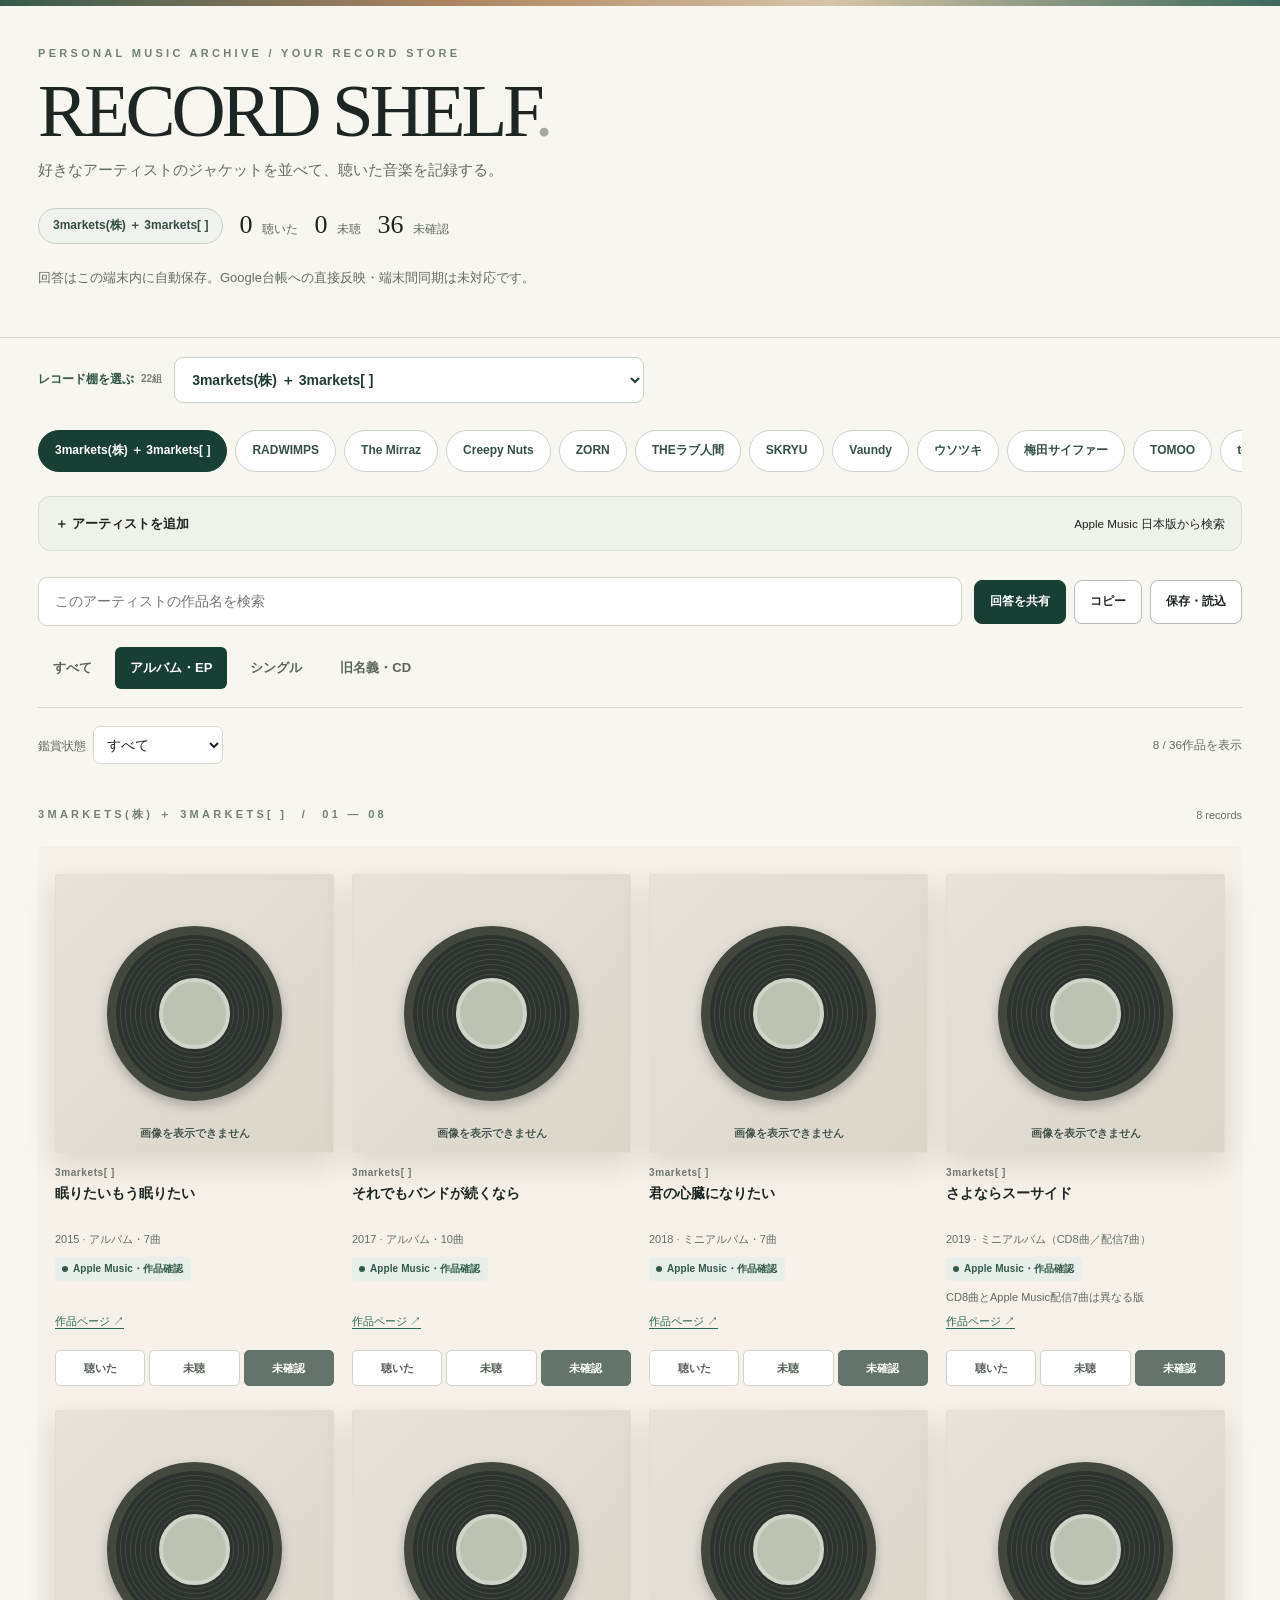
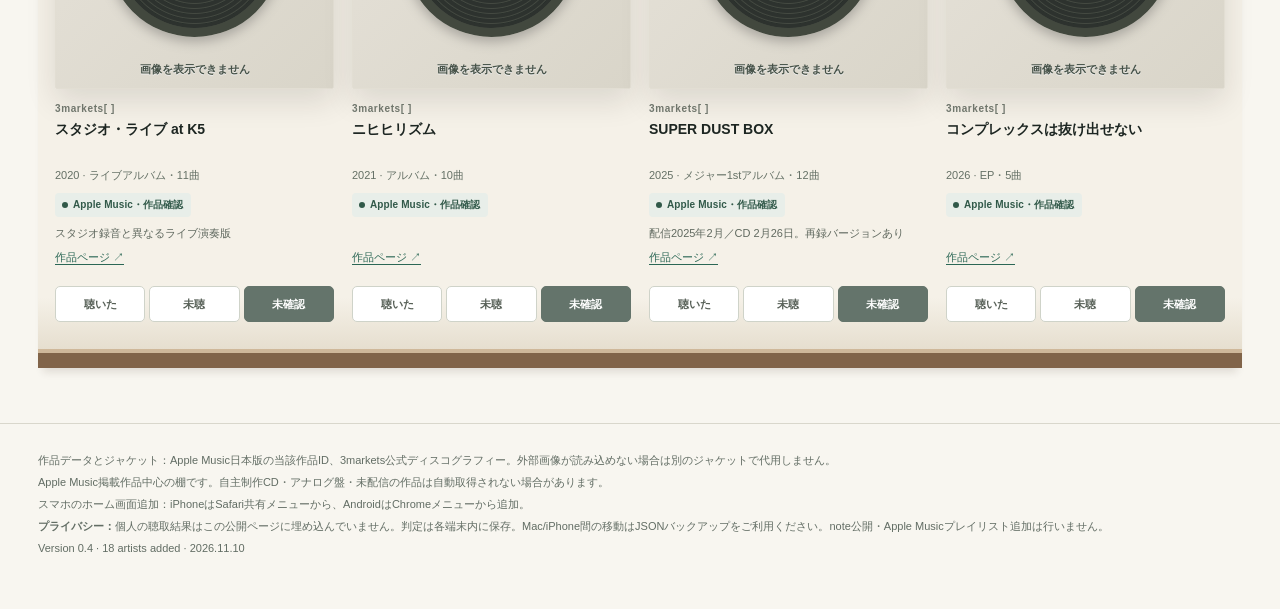
==== commit 2cc701cc: "Add 18 requested Japanese artists and quick picker to record shelf v0.4" ====
--- a/public/record-shelf/index.html
+++ b/public/record-shelf/index.html
@@ -1,6 +1,6 @@
 <!DOCTYPE html>
 <html lang="ja"><head><meta charset="utf-8"><meta name="viewport" content="width=device-width, initial-scale=1">
-<meta name="color-scheme" content="light"><meta name="theme-color" content="#173f34"><meta name="apple-mobile-web-app-capable" content="yes"><meta name="apple-mobile-web-app-status-bar-style" content="default"><meta name="apple-mobile-web-app-title" content="レコード棚"><meta name="robots" content="noindex,nofollow"><title>RECORD SHELF — 自分のレコードショップ</title>
+<meta name="color-scheme" content="light"><meta name="theme-color" content="#173f34"><meta name="apple-mobile-web-app-capable" content="yes"><meta name="apple-mobile-web-app-status-bar-style" content="default"><meta name="apple-mobile-web-app-title" content="レコード棚"><meta name="robots" content="noindex,nofollow"><title>RECORD SHELF — 22組のアーティスト</title>
 <style>
 :root{--ink:#1d2622;--sub:#626d64;--paper:#f8f6f0;--card:#fffdf8;--line:#d9d7cc;--wood:#8c6b4a;--green:#173f34;--orange:#a85831;--shadow:0 12px 30px rgba(34,26,16,.12)}
 *{box-sizing:border-box}html{scroll-behavior:smooth}body{margin:0;color:var(--ink);background:var(--paper);font:14px/1.65 -apple-system,BlinkMacSystemFont,"Hiragino Kaku Gothic ProN","Yu Gothic",sans-serif}
@@ -34,6 +34,11 @@
 @media(max-width:900px){.grid{grid-template-columns:repeat(3,minmax(0,1fr))}}@media(max-width:700px){.install-tip{margin-top:12px}.actions .btn{font-size:12px;padding:9px}.toolbar{gap:12px}.wrap{padding:0 16px}header{padding:26px 0 22px}.toolbar{grid-template-columns:1fr}.actions{justify-content:flex-start}.grid{grid-template-columns:repeat(2,minmax(0,1fr));gap:22px 13px}.shelf{padding:14px 8px 23px;margin-top:15px}.choose button{font-size:10px;padding:8px 1px}.name{font-size:12px}.note{min-height:auto}.artistline{font-size:10px}.tabs{gap:3px}.tab{font-size:12px;padding:8px 9px}.stat b{font-size:22px}}
 @media(prefers-reduced-motion:reduce){html{scroll-behavior:auto}*{transition:none!important}}
 
+.artist-chooser{display:flex;align-items:center;gap:12px;margin-top:19px;flex-wrap:wrap}
+.artist-chooser label{font-size:12px;font-weight:750;color:#315547;white-space:nowrap;display:flex;gap:7px;align-items:center}
+.artist-chooser label small{font-size:10px;color:#7b847a;font-weight:600}
+.artist-chooser select{border:1px solid #cad3c8;border-radius:9px;background:#fff;color:#203c30;padding:11px 13px;font-size:14px;min-height:46px;min-width:0;max-width:100%;width:min(470px,100%);font-weight:680}
+@media(max-width:700px){.artist-chooser{align-items:stretch;gap:7px;margin-top:13px}.artist-chooser label{width:100%}.artist-chooser select{width:100%}.artist-bar{margin-top:9px!important}}
 .artist-bar{display:flex;gap:8px;flex-wrap:nowrap;overflow-x:auto;padding:10px 0 14px;margin-top:17px;scrollbar-width:thin;-webkit-overflow-scrolling:touch}
 .artist-pill{border:1px solid #cbd2c9;background:white;color:#365048;padding:10px 16px;border-radius:999px;white-space:nowrap;flex-shrink:0;font-size:12px;font-weight:750;min-height:42px}
 .artist-pill.active{background:#173f34;color:white;border-color:#173f34}.artist-pill:hover:not(.active){background:#f1f4ee}
@@ -61,6 +66,7 @@
 <div class="statusmeta"><span class="pill" id="artist-subtitle">3markets(株) ＋ 3markets[ ]</span><span class="stat"><b id="st-heard">0</b><span>聴いた</span></span><span class="stat"><b id="st-not">0</b><span>未聴</span></span><span class="stat"><b id="st-unknown">36</b><span>未確認</span></span></div>
 <p class="description">回答はこの端末内に自動保存。Google台帳への直接反映・端末間同期は未対応です。</p>
 </div></header><main class="wrap">
+<div class="artist-chooser"><label for="artist-picker">レコード棚を選ぶ <small id="artist-count">22組</small></label><select id="artist-picker" aria-label="アーティストを選択"></select></div>
 <nav class="artist-bar" id="artist-bar" aria-label="アーティストを切り替え"></nav>
 <details class="artist-finder" id="artist-finder">
  <summary class="artist-finder-head"><strong>＋ アーティストを追加</strong><small>Apple Music 日本版から検索</small></summary>
@@ -78,12 +84,12 @@
 </main><footer><div class="wrap">作品データとジャケット：Apple Music日本版の当該作品ID、3markets公式ディスコグラフィー。外部画像が読み込めない場合は別のジャケットで代用しません。<br>
 Apple Music掲載作品中心の棚です。自主制作CD・アナログ盤・未配信の作品は自動取得されない場合があります。<br>スマホのホーム画面追加：iPhoneはSafari共有メニューから、AndroidはChromeメニューから追加。<br>
 <strong>プライバシー：</strong>個人の聴取結果はこの公開ページに埋め込んでいません。判定は各端末内に保存。Mac/iPhone間の移動はJSONバックアップをご利用ください。note公開・Apple Musicプレイリスト追加は行いません。<br>
-Version 0.3 Multi-Artist · 2026.11.10</div></footer>
+Version 0.4 · 18 artists added · 2026.11.10</div></footer>
 <div id="toast" class="floatmsg" role="status"></div><dialog class="modal" id="copy-dialog"><h2>鑑賞結果</h2><p>回答済みの作品をこのトークへ貼り付けてください。未確認の作品は含みません。</p><textarea id="copy-text" readonly></textarea><div class="actions"><button class="btn" id="select-all">全文選択</button><button class="btn primary" id="copy-now">コピー</button><button class="btn" id="close-dialog">閉じる</button></div></dialog>
 <script>
 'use strict';
 const curated3m = [{"id":"k01","name":"フリーマーケット","year":2004,"group":"old","artist":"3markets(株)","type":"初期ミニアルバム","note":"初期作品。作品情報・ジャケット要照合。初期作品情報自体が再照合対象","confidence":"provisional","source":"https://3markets.jp/calendar/discography","cover":null,"coverSource":null,"stream":"unknown","key":"3m:k01","group2":"old","artSource":""},{"id":"k02","name":"上京ハブストーリー / タイタニック","year":2006,"group":"old","artist":"3markets(株)","type":"シングル","note":"初期CD、情報要照合。初期作品情報自体が再照合対象","confidence":"provisional","source":"https://3markets.jp/calendar/discography","cover":null,"coverSource":null,"stream":"unknown","key":"3m:k02","group2":"old","artSource":""},{"id":"k03","name":"さよなら、大嫌いな人。","year":2006,"group":"old","artist":"3markets(株)","type":"ミニアルバム","note":"初期作品情報自体が再照合対象","confidence":"provisional","source":"https://3markets.jp/calendar/discography","cover":null,"coverSource":null,"stream":"unknown","key":"3m:k03","group2":"old","artSource":""},{"id":"k04","name":"ぼくらはみんな死んでいる","year":2008,"group":"old","artist":"3markets(株)","type":"シングル","note":"初期作品情報自体が再照合対象","confidence":"provisional","source":"https://3markets.jp/calendar/discography","cover":null,"coverSource":null,"stream":"unknown","key":"3m:k04","group2":"old","artSource":""},{"id":"k05","name":"不幸の種","year":2008,"group":"old","artist":"3markets(株)","type":"アルバム・8曲","note":"CD・ジャケット未照合、配信未確認","confidence":"confirmed","source":"https://www.oricon.co.jp/","cover":null,"coverSource":null,"stream":"unknown","key":"3m:k05","group2":"old","artSource":""},{"id":"k06","name":"着信ナシ call.1","year":2010,"group":"old","artist":"3markets(株)","type":"CD・3曲","note":"初期作品情報自体が再照合対象","confidence":"provisional","source":"https://3markets.jp/calendar/discography","cover":null,"coverSource":null,"stream":"unknown","key":"3m:k06","group2":"old","artSource":""},{"id":"k07","name":"着信ナシ call.2","year":2010,"group":"old","artist":"3markets(株)","type":"CD・3曲","note":"初期作品情報自体が再照合対象","confidence":"provisional","source":"https://3markets.jp/calendar/discography","cover":null,"coverSource":null,"stream":"unknown","key":"3m:k07","group2":"old","artSource":""},{"id":"k08","name":"着信ナシ call.3","year":2010,"group":"old","artist":"3markets(株)","type":"CD・3曲","note":"初期作品情報自体が再照合対象","confidence":"provisional","source":"https://3markets.jp/calendar/discography","cover":null,"coverSource":null,"stream":"unknown","key":"3m:k08","group2":"old","artSource":""},{"id":"k09","name":"それでもボクは暗くない","year":2011,"group":"old","artist":"3markets(株)","type":"EP・5曲＋CDボーナス","note":"Apple Music配信5曲。CDボーナスとは区別","confidence":"confirmed","source":"https://music.apple.com/jp/album/661531618","cover":"https://is1-ssl.mzstatic.com/image/thumb/Music118/v4/1e/07/3e/1e073e06-de50-e7ee-e79f-221623e2fcea/4538182313299_cov.jpg/600x600bb.jpg","coverSource":"Apple Music JP・作品ID 661531618","appleURL":"https://music.apple.com/jp/album/661531618","stream":"apple","key":"3m:k09","group2":"old","artSource":"Apple Music JP・作品ID 661531618"},{"id":"k10","name":"売れないバンドマン","year":2012,"group":"old","artist":"3markets(株)","type":"シングル・3曲","note":"Apple Music上では2013年リリース表示","confidence":"confirmed","source":"https://music.apple.com/jp/album/661555869","cover":"https://is1-ssl.mzstatic.com/image/thumb/Music118/v4/63/ad/12/63ad12a7-b8b7-b3d8-3208-44210bbe22a2/4538182313329_cov.jpg/600x600bb.jpg","coverSource":"Apple Music JP・作品ID 661555869","appleURL":"https://music.apple.com/jp/album/661555869","stream":"apple","key":"3m:k10","group2":"old","artSource":"Apple Music JP・作品ID 661555869"},{"id":"k11","name":"何も聞こえない","year":2012,"group":"old","artist":"3markets(株)","type":"アルバム・12曲","note":"Apple Musicは2013年配信表示／CD2012年","confidence":"confirmed","source":"https://music.apple.com/jp/album/661532819","cover":"https://is1-ssl.mzstatic.com/image/thumb/Music125/v4/7a/0f/fc/7a0ffca6-98a8-4a8e-68c4-1b84fabe6eba/4538182313350_cov.jpg/600x600bb.jpg","coverSource":"Apple Music JP・作品ID 661532819","appleURL":"https://music.apple.com/jp/album/661532819","stream":"apple","key":"3m:k11","group2":"old","artSource":"Apple Music JP・作品ID 661532819"},{"id":"k12","name":"アパート","year":2014,"group":"old","artist":"3markets(株)","type":"ミニアルバム","note":"旧名義最終期・CD。Apple Musicで当該版未確認","confidence":"confirmed","source":"https://3markets.jp/calendar/discography","cover":null,"coverSource":null,"stream":"unknown","key":"3m:k12","group2":"old","artSource":""},{"id":"a01","name":"眠りたいもう眠りたい","year":2015,"group":"albums","artist":"3markets[ ]","type":"アルバム・7曲","note":"","confidence":"confirmed","source":"https://music.apple.com/jp/album/1575334972","cover":"https://is1-ssl.mzstatic.com/image/thumb/Music115/v4/7b/29/ee/7b29ee20-6660-244a-dc08-10e7db7b3a7b/4571483867498.jpg/600x600bb.jpg","coverSource":"Apple Music JP・作品ID 1575334972","appleURL":"https://music.apple.com/jp/album/1575334972","stream":"apple","key":"3m:a01","group2":"albums","artSource":"Apple Music JP・作品ID 1575334972"},{"id":"a02","name":"それでもバンドが続くなら","year":2017,"group":"albums","artist":"3markets[ ]","type":"アルバム・10曲","note":"","confidence":"confirmed","source":"https://music.apple.com/jp/album/1810390188","cover":"https://is1-ssl.mzstatic.com/image/thumb/Music221/v4/5e/52/55/5e525506-6717-4b1d-d585-3bfbd814e022/4522197128047.png/600x600bb.jpg","coverSource":"Apple Music JP・作品ID 1810390188","appleURL":"https://music.apple.com/jp/album/1810390188","stream":"apple","key":"3m:a02","group2":"albums","artSource":"Apple Music JP・作品ID 1810390188"},{"id":"a03","name":"君の心臓になりたい","year":2018,"group":"albums","artist":"3markets[ ]","type":"ミニアルバム・7曲","note":"","confidence":"confirmed","source":"https://music.apple.com/jp/album/1810389920","cover":"https://is1-ssl.mzstatic.com/image/thumb/Music211/v4/8d/49/d3/8d49d337-29f3-4bc9-d6e6-fecbf3661c74/4522197130279.png/600x600bb.jpg","coverSource":"Apple Music JP・作品ID 1810389920","appleURL":"https://music.apple.com/jp/album/1810389920","stream":"apple","key":"3m:a03","group2":"albums","artSource":"Apple Music JP・作品ID 1810389920"},{"id":"a04","name":"さよならスーサイド","year":2019,"group":"albums","artist":"3markets[ ]","type":"ミニアルバム（CD8曲／配信7曲）","note":"CD8曲とApple Music配信7曲は異なる版","confidence":"confirmed","source":"https://music.apple.com/jp/album/1575340968","cover":"https://is1-ssl.mzstatic.com/image/thumb/Music115/v4/43/53/97/435397d6-26ee-7a85-71d8-e1fe39ac6d37/4580529539466.jpg/600x600bb.jpg","coverSource":"Apple Music JP・作品ID 1575340968","appleURL":"https://music.apple.com/jp/album/1575340968","stream":"apple","key":"3m:a04","group2":"albums","artSource":"Apple Music JP・作品ID 1575340968"},{"id":"a05","name":"スタジオ・ライブ at K5","year":2020,"group":"albums","artist":"3markets[ ]","type":"ライブアルバム・11曲","note":"スタジオ録音と異なるライブ演奏版","confidence":"confirmed","source":"https://music.apple.com/jp/album/1576225690","cover":"https://is1-ssl.mzstatic.com/image/thumb/Music115/v4/70/d9/ec/70d9ecb9-f23d-1b34-3d56-341357c0d392/4580529538766.jpg/600x600bb.jpg","coverSource":"Apple Music JP・作品ID 1576225690","appleURL":"https://music.apple.com/jp/album/1576225690","stream":"apple","key":"3m:a05","group2":"albums","artSource":"Apple Music JP・作品ID 1576225690"},{"id":"a06","name":"ニヒヒリズム","year":2021,"group":"albums","artist":"3markets[ ]","type":"アルバム・10曲","note":"","confidence":"confirmed","source":"https://music.apple.com/jp/album/1576227741","cover":"https://is1-ssl.mzstatic.com/image/thumb/Music211/v4/f4/b6/91/f4b691fe-94c0-e237-b7dd-7fb7303544b2/4580529537127.jpg/600x600bb.jpg","coverSource":"Apple Music JP・作品ID 1576227741","appleURL":"https://music.apple.com/jp/album/1576227741","stream":"apple","key":"3m:a06","group2":"albums","artSource":"Apple Music JP・作品ID 1576227741"},{"id":"a07","name":"SUPER DUST BOX","year":2025,"group":"albums","artist":"3markets[ ]","type":"メジャー1stアルバム・12曲","note":"配信2025年2月／CD 2月26日。再録バージョンあり","confidence":"confirmed","source":"https://music.apple.com/jp/album/1791914611","cover":"https://is1-ssl.mzstatic.com/image/thumb/Music221/v4/c6/da/94/c6da9447-44bb-0d9e-07d5-6ade7ae0406f/ANTCD-A0000015767.jpg/600x600bb.jpg","coverSource":"Apple Music JP・作品ID 1791914611","appleURL":"https://music.apple.com/jp/album/1791914611","stream":"apple","key":"3m:a07","group2":"albums","artSource":"Apple Music JP・作品ID 1791914611"},{"id":"a08","name":"コンプレックスは抜け出せない","year":2026,"group":"albums","artist":"3markets[ ]","type":"EP・5曲","note":"","confidence":"confirmed","source":"https://music.apple.com/jp/album/1861425691","cover":"https://is1-ssl.mzstatic.com/image/thumb/Music211/v4/c9/9c/10/c99c100d-4062-5b0a-0b87-b3e78127be97/ANTCD-A0000018954.jpg/600x600bb.jpg","coverSource":"Apple Music JP・作品ID 1861425691","appleURL":"https://music.apple.com/jp/album/1861425691","stream":"apple","key":"3m:a08","group2":"albums","artSource":"Apple Music JP・作品ID 1861425691"},{"id":"s01","name":"はやいふつうおそい","year":2014,"group":"singles","artist":"3markets[ ]","type":"CDシングル","note":"改名直後・情報要照合","confidence":"provisional","source":"https://3markets.jp/calendar/discography","cover":null,"coverSource":null,"stream":"unknown","key":"3m:s01","group2":"singles","artSource":""},{"id":"s02","name":"バースデイ","year":2016,"group":"singles","artist":"3markets[ ]","type":"CDシングル","note":"","confidence":"provisional","source":"https://3markets.jp/calendar/discography","cover":null,"coverSource":null,"stream":"unknown","key":"3m:s02","group2":"singles","artSource":""},{"id":"s03","name":"バンドマンと彼女","year":2017,"group":"singles","artist":"3markets[ ]","type":"CDシングル・4曲","note":"公式CDジャケットあり。アルバム曲と重複","confidence":"confirmed","source":"https://3markets.jp/calendar/discography","cover":"https://3markets.jp/wp-content/uploads/bandmangirl_jk.jpg","coverSource":"3markets公式ディスコグラフィー CDジャケット","stream":"unknown","key":"3m:s03","group2":"singles","artSource":"3markets公式ディスコグラフィー CDジャケット"},{"id":"s04","name":"社会のゴミカザマタカフミ","year":2019,"group":"singles","artist":"3markets[ ]","type":"配信シングル","note":"『さよならスーサイド』等と関連音源","confidence":"confirmed","source":"https://music.apple.com/jp/album/1810389853","cover":"https://is1-ssl.mzstatic.com/image/thumb/Music211/v4/0e/a9/7f/0ea97f37-094b-f2d4-f2e5-44bb88ad5f7d/4582417950940.png/600x600bb.jpg","coverSource":"Apple Music JP・作品ID 1810389853","appleURL":"https://music.apple.com/jp/album/1810389853","stream":"apple","key":"3m:s04","group2":"singles","artSource":"Apple Music JP・作品ID 1810389853"},{"id":"s05","name":"最愛(モアイ)","year":2021,"group":"singles","artist":"3markets[ ]","type":"配信シングル","note":"","confidence":"confirmed","source":"https://music.apple.com/jp/album/1591286352","cover":"https://is1-ssl.mzstatic.com/image/thumb/Music115/v4/95/7e/5a/957e5a15-c22a-d5f9-eb6e-1cbe9b6d21d7/4580529536946.jpg/600x600bb.jpg","coverSource":"Apple Music JP・作品ID 1591286352","appleURL":"https://music.apple.com/jp/album/1591286352","stream":"apple","key":"3m:s05","group2":"singles","artSource":"Apple Music JP・作品ID 1591286352"},{"id":"s06","name":"東京でのすごしかた","year":2022,"group":"singles","artist":"3markets[ ]","type":"配信3曲入り","note":"","confidence":"confirmed","source":"https://music.apple.com/jp/album/1650586520","cover":"https://is1-ssl.mzstatic.com/image/thumb/Music122/v4/d7/4b/16/d74b169f-98cd-1849-a03b-357496fbe5c5/4580529534317.jpg/600x600bb.jpg","coverSource":"Apple Music JP・作品ID 1650586520","appleURL":"https://music.apple.com/jp/album/1650586520","stream":"apple","key":"3m:s06","group2":"singles","artSource":"Apple Music JP・作品ID 1650586520"},{"id":"s07","name":"カニ大好き","year":2023,"group":"singles","artist":"3markets[ ]","type":"配信シングル","note":"","confidence":"confirmed","source":"https://music.apple.com/jp/album/1710377670","cover":"https://is1-ssl.mzstatic.com/image/thumb/Music116/v4/fa/2e/92/fa2e9284-2153-0116-df37-55495395b661/4580529532856.jpg/600x600bb.jpg","coverSource":"Apple Music JP・作品ID 1710377670","appleURL":"https://music.apple.com/jp/album/1710377670","stream":"apple","key":"3m:s07","group2":"singles","artSource":"Apple Music JP・作品ID 1710377670"},{"id":"s08","name":"ね。","year":2023,"group":"singles","artist":"3markets[ ]","type":"配信シングル","note":"『SUPER DUST BOX』にも収録","confidence":"confirmed","source":"https://music.apple.com/jp/album/1712081336","cover":"https://is1-ssl.mzstatic.com/image/thumb/Music116/v4/6e/8c/23/6e8c2387-1c32-d2eb-ae74-d09f04ec74b3/4580529532924.jpg/600x600bb.jpg","coverSource":"Apple Music JP・作品ID 1712081336","appleURL":"https://music.apple.com/jp/album/1712081336","stream":"apple","key":"3m:s08","group2":"singles","artSource":"Apple Music JP・作品ID 1712081336"},{"id":"s09","name":"暇","year":2023,"group":"singles","artist":"3markets[ ]","type":"配信シングル","note":"","confidence":"confirmed","source":"https://music.apple.com/jp/album/1713488487","cover":"https://is1-ssl.mzstatic.com/image/thumb/Music116/v4/e9/2c/60/e92c609a-43b5-57e7-4b12-17c836d6d32c/4580529532986.jpg/600x600bb.jpg","coverSource":"Apple Music JP・作品ID 1713488487","appleURL":"https://music.apple.com/jp/album/1713488487","stream":"apple","key":"3m:s09","group2":"singles","artSource":"Apple Music JP・作品ID 1713488487"},{"id":"s10","name":"来世で遊ぼう","year":2023,"group":"singles","artist":"3markets[ ]","type":"配信シングル","note":"","confidence":"confirmed","source":"https://music.apple.com/jp/album/1717734269","cover":"https://is1-ssl.mzstatic.com/image/thumb/Music116/v4/16/7c/3a/167c3ac6-5a23-06e1-92ea-5b6df151478c/4580529533631.jpg/600x600bb.jpg","coverSource":"Apple Music JP・作品ID 1717734269","appleURL":"https://music.apple.com/jp/album/1717734269","stream":"apple","key":"3m:s10","group2":"singles","artSource":"Apple Music JP・作品ID 1717734269"},{"id":"s11","name":"白紙","year":2024,"group":"singles","artist":"3markets[ ]","type":"配信シングル","note":"","confidence":"confirmed","source":"https://music.apple.com/jp/album/1776531793","cover":"https://is1-ssl.mzstatic.com/image/thumb/Music221/v4/18/11/be/1811be6a-5194-a35d-d9c8-55cfa7ad3ccc/ANTCD-A0000015101.jpg/600x600bb.jpg","coverSource":"Apple Music JP・作品ID 1776531793","appleURL":"https://music.apple.com/jp/album/1776531793","stream":"apple","key":"3m:s11","group2":"singles","artSource":"Apple Music JP・作品ID 1776531793"},{"id":"s12","name":"INTJINTPENTJENTPINFJENFJINFPENFPISTJISFJESTJESFJESTPISTPISFPESFP","year":2024,"group":"singles","artist":"3markets[ ]","type":"配信シングル","note":"","confidence":"confirmed","source":"https://music.apple.com/jp/album/1777907325","cover":"https://is1-ssl.mzstatic.com/image/thumb/Music211/v4/33/2f/99/332f9905-b929-80cc-d3f7-c1a4b31c0647/bigup13946996.jpg/600x600bb.jpg","coverSource":"Apple Music JP・作品ID 1777907325","appleURL":"https://music.apple.com/jp/album/1777907325","stream":"apple","key":"3m:s12","group2":"singles","artSource":"Apple Music JP・作品ID 1777907325"},{"id":"s13","name":"ムリ(笑)","year":2024,"group":"singles","artist":"3markets[ ]","type":"配信シングル","note":"","confidence":"confirmed","source":"https://music.apple.com/jp/album/1781590821","cover":"https://is1-ssl.mzstatic.com/image/thumb/Music221/v4/ef/f8/e3/eff8e356-a094-03ca-3f3a-2fafb7202de1/ANTCD-A0000015321.jpg/600x600bb.jpg","coverSource":"Apple Music JP・作品ID 1781590821","appleURL":"https://music.apple.com/jp/album/1781590821","stream":"apple","key":"3m:s13","group2":"singles","artSource":"Apple Music JP・作品ID 1781590821"},{"id":"s14","name":"天職","year":2025,"group":"singles","artist":"3markets[ ]","type":"配信シングル","note":"","confidence":"confirmed","source":"https://music.apple.com/jp/album/1825326849","cover":"https://is1-ssl.mzstatic.com/image/thumb/Music221/v4/83/79/ca/8379caa2-9c30-d945-903a-97b4646acb59/ANTCD-A0000017370.jpg/600x600bb.jpg","coverSource":"Apple Music JP・作品ID 1825326849","appleURL":"https://music.apple.com/jp/album/1825326849","stream":"apple","key":"3m:s14","group2":"singles","artSource":"Apple Music JP・作品ID 1825326849"},{"id":"s15","name":"でもでもだってちゃん","year":2026,"group":"singles","artist":"3markets[ ]","type":"配信シングル","note":"","confidence":"confirmed","source":"https://music.apple.com/jp/album/6786132122","cover":"https://is1-ssl.mzstatic.com/image/thumb/Music221/v4/dd/b8/f6/ddb8f678-70cd-1d67-4c2b-d5a47324bb46/ANTCD-A0000020434.jpg/600x600bb.jpg","coverSource":"Apple Music JP・作品ID 6786132122","appleURL":"https://music.apple.com/jp/album/6786132122","stream":"apple","key":"3m:s15","group2":"singles","artSource":"Apple Music JP・作品ID 6786132122"},{"id":"s16","name":"会話免許証","year":2026,"group":"singles","artist":"3markets[ ]","type":"配信シングル","note":"","confidence":"confirmed","source":"https://music.apple.com/jp/album/6819601522","cover":"https://is1-ssl.mzstatic.com/image/thumb/Music221/v4/a0/46/c2/a046c271-b914-85f1-7ece-75fce091ea9e/ANTCD-A0000021386.jpg/600x600bb.jpg","coverSource":"Apple Music JP・作品ID 6819601522","appleURL":"https://music.apple.com/jp/album/6819601522","stream":"apple","key":"3m:s16","group2":"singles","artSource":"Apple Music JP・作品ID 6819601522"}];
-const defaultArtists=[{id:'3markets',name:'3markets(株) ＋ 3markets[ ]',kind:'curated'},{id:'91160335',name:'RADWIMPS',kind:'itunes'},{id:'297695929',name:'The Mirraz',kind:'itunes'},{id:'678140651',name:'Creepy Nuts',kind:'itunes'}];
+const defaultArtists=[{id:'3markets',name:'3markets(株) ＋ 3markets[ ]',kind:'curated'},{id:'91160335',name:'RADWIMPS',kind:'itunes'},{id:'297695929',name:'The Mirraz',kind:'itunes'},{id:'678140651',name:'Creepy Nuts',kind:'itunes'},{id:'866084351',name:'ZORN',kind:'itunes'},{id:'442686128',name:'THEラブ人間',kind:'itunes'},{id:'1479292255',name:'SKRYU',kind:'itunes'},{id:'1487570516',name:'Vaundy',kind:'itunes'},{id:'880485158',name:'ウソツキ',kind:'itunes'},{id:'1513906008',name:'梅田サイファー',kind:'itunes'},{id:'1317217947',name:'TOMOO',kind:'itunes'},{id:'305391189',name:'tofubeats',kind:'itunes'},{id:'1459739747',name:'This is LAST',kind:'itunes'},{id:'1270470566',name:'teto',kind:'itunes'},{id:'1041632537',name:'Tempalay',kind:'itunes'},{id:'967285054',name:'tella',kind:'itunes'},{id:'1605513087',name:'Tele',kind:'itunes'},{id:'881335133',name:'T/ssue',kind:'itunes'},{id:'139338502',name:'Sweet William',kind:'itunes'},{id:'207340886',name:'SUPER BEAVER',kind:'itunes'},{id:'1301722975',name:'SUNNY CAR WASH',kind:'itunes'},{id:'586120102',name:'sumika',kind:'itunes'}];
 const extraCatalog={
  '91160335':[
   ['もしも',2003,'自主制作限定シングル','初期CD。Apple Musicの同商品版は未確認'],
@@ -99,14 +105,16 @@
   ['LEGION（アナログ盤）',2026,'2枚組LP','2025年の通常配信盤とは異なる媒体']
  ]
 };
-const keySelection='record-shelf:multi:v1';const keyArtists='record-shelf:artists:v1';const keyCache='record-shelf:catalog-cache:v1';
+const keySelection='record-shelf:multi:v1';const keyArtists='record-shelf:artists:v1';const keyCache='record-shelf:catalog-cache:v1';const keyCurrent='record-shelf:current-artist:v1';
 const initialIds=new Set(defaultArtists.map(a=>a.id));
 const el=id=>document.getElementById(id),clean=s=>String(s??'').replaceAll('&','&amp;').replaceAll('<','&lt;').replaceAll('>','&gt;').replaceAll('"','&quot;').replaceAll("'",'&#39;');
 const labels={heard:'聴いた',not:'未聴',unknown:'未確認'};
 let savedSelection={},favorites=[],cache={},currentArtist='3markets',currentTab='albums',currentFilter='all',query='',visibleLimit=24;
+try{const last=localStorage.getItem(keyCurrent);if(last&&defaultArtists.some(a=>a.id===last))currentArtist=last}catch{}
 try{const x=JSON.parse(localStorage.getItem(keySelection)||'{}');if(x&&typeof x==='object'&&!Array.isArray(x))savedSelection=x}catch{}
 try{const x=JSON.parse(localStorage.getItem(keyArtists)||'[]');if(Array.isArray(x))favorites=x.filter(y=>y&&/^\d+$/.test(String(y.id))&&typeof y.name==='string').slice(0,40)}catch{}
 try{const x=JSON.parse(localStorage.getItem(keyCache)||'{}');if(x&&typeof x==='object'&&!Array.isArray(x))cache=x}catch{}
+try{const last=localStorage.getItem(keyCurrent);if(last&&[...defaultArtists,...favorites].some(a=>a.id===last))currentArtist=last}catch{}
 // Carry over the old 3markets-only choices on the same device. No data is sent to any server.
 try{const old=JSON.parse(localStorage.getItem('record-shelf:3markets:v01')||'{}');for(const [id,state] of Object.entries(old)){if(['heard','not'].includes(state)&&!savedSelection['3m:'+id])savedSelection['3m:'+id]=state}}catch{}
 function persist(){try{localStorage.setItem(keySelection,JSON.stringify(savedSelection));localStorage.setItem(keyArtists,JSON.stringify(favorites));}catch{toast('端末へ保存できません。バックアップをご利用ください')}}
@@ -123,7 +131,12 @@
 function works(){return currentArtist==='3markets'?curated3m:((cache[currentArtist]||[]).concat(customExtra(currentArtist)))}
 function stateOf(key){return savedSelection[key]||'unknown'}
 function summary(){let c={heard:0,not:0,unknown:0};for(const w of works())c[stateOf(w.key)]++;el('st-heard').textContent=c.heard;el('st-not').textContent=c.not;el('st-unknown').textContent=c.unknown;el('artist-subtitle').textContent=selectedArtist().name;}
-function makeArtistBar(){el('artist-bar').innerHTML=artists().map(a=>'<button class="artist-pill'+(a.id===currentArtist?' active':'')+'" data-artist="'+clean(a.id)+'" type="button" aria-pressed="'+(a.id===currentArtist)+'">'+clean(a.name)+'</button>').join('')}
+function makeArtistBar(){const all=artists(),bar=el('artist-bar'),keep=bar.scrollLeft,picker=el('artist-picker');
+ const oldList=picker.dataset.signature||'',signature=all.map(a=>a.id+':'+a.name).join('|');
+ if(oldList!==signature){picker.innerHTML=all.map(a=>'<option value="'+clean(a.id)+'">'+clean(a.name)+'</option>').join('');picker.dataset.signature=signature}
+ picker.value=currentArtist;el('artist-count').textContent=all.length+'組';
+ bar.innerHTML=all.map(a=>'<button class="artist-pill'+(a.id===currentArtist?' active':'')+'" data-artist="'+clean(a.id)+'" type="button" aria-pressed="'+(a.id===currentArtist)+'">'+clean(a.name)+'</button>').join('');bar.scrollLeft=keep}
+
 function img(w){if(!w.cover)return '<div class="art unavailable"><div class="disc"></div><span class="missing">ジャケット未確認</span></div>';
 return '<div class="art"><img loading="lazy" src="'+clean(w.cover)+'" alt="'+clean(w.name)+' のジャケット" onerror="this.parentElement.classList.add(\'unavailable\');this.parentElement.innerHTML=\'<div class=&quot;disc&quot;></div><span class=&quot;missing&quot;>画像を表示できません</span>\'"></div>'}
 function card(w){const s=stateOf(w.key),link=w.source||w.appleURL||'#';return '<article class="record">'+img(w)+'<div class="artistline">'+clean(w.artist)+'</div><div class="name">'+clean(w.name)+'</div><div class="data">'+w.year+' · '+clean(w.type)+'</div>'+
@@ -135,7 +148,7 @@
  if(!items.length){el('shelves').innerHTML='<div class="empty">'+(list.length?'この条件に合う作品がありません':'作品データを読み込んでください。')+'</div>';return}
  const partitions=[];for(let i=0;i<items.length;i+=8)partitions.push(items.slice(i,i+8));
  el('shelves').innerHTML=partitions.map((chunk,i)=>'<div class="grouphead"><div class="eyebrow">'+(i===0?clean(selectedArtist().name):'RECORDS')+'　/　'+String(i*8+1).padStart(2,'0')+' — '+String(i*8+chunk.length).padStart(2,'0')+'</div><small>'+chunk.length+' records</small></div><div class="shelf"><div class="grid">'+chunk.map(card).join('')+'</div></div>').join('');}
-function selectArtist(id){currentArtist=id;currentTab='all';currentFilter='all';query='';visibleLimit=24;el('filter').value='all';el('search').value='';alertMsg('');render();if(id!=='3markets')loadArtist(id)}
+function selectArtist(id){if(!artists().some(a=>a.id===id))return;currentArtist=id;try{localStorage.setItem(keyCurrent,id)}catch{}currentTab='all';currentFilter='all';query='';visibleLimit=24;el('filter').value='all';el('search').value='';alertMsg('');render();if(id!=='3markets')loadArtist(id)}
 function jsonp(url){return new Promise((resolve,reject)=>{const key='rs_jsonp_'+Date.now()+'_'+Math.floor(Math.random()*100000),script=document.createElement('script');let done=false;const end=(err,value)=>{if(done)return;done=true;clearTimeout(timer);script.remove();delete window[key];err?reject(err):resolve(value)};window[key]=data=>end(null,data);script.onerror=()=>end(new Error('Apple Musicに接続できません'));const timer=setTimeout(()=>end(new Error('Apple Musicの応答がありません')),13000);script.src=url+(url.includes('?')?'&':'?')+'callback='+key;script.async=true;document.head.appendChild(script)})}
 async function loadArtist(id){const prev=cache[id];if(prev?.length){render();return}const name=artists().find(x=>x.id===id)?.name||'アーティスト';alertMsg(name+' の作品をApple Musicから読み込んでいます…');try{const data=await jsonp('https://itunes.apple.com/lookup?id='+encodeURIComponent(id)+'&entity=album&country=JP&limit=200');const parsed=buildItunes(id,data);if(!parsed.length)throw Error('配信対象の作品が見つかりません');cache[id]=parsed;persistCache();if(currentArtist===id){alertMsg('');render()}}catch(e){if(currentArtist===id){alertMsg('Apple Musicから作品データを取得できませんでした。インターネット接続を確認して再度アーティストを選択してください。 '+e.message);render()}}}
 function setChoice(key,value){if(value==='unknown')delete savedSelection[key];else savedSelection[key]=value;persist();if(key.startsWith('3m:')){try{const old=JSON.parse(localStorage.getItem('record-shelf:3markets:v01')||'{}');const native=key.slice(3);if(value==='unknown')delete old[native];else old[native]=value;localStorage.setItem('record-shelf:3markets:v01',JSON.stringify(old))}catch{}}render();}
@@ -147,6 +160,7 @@
 function exportCSV(){const rows=[['アーティスト','発売年','作品名','版種','聴取判定','Apple Music','作品URL'],...allRecords().map(w=>[w.artist,w.year,w.name,w.type,labels[stateOf(w.key)],w.stream==='apple'?'掲載確認':'商品版未確認',w.source])];download('record_shelf_鑑賞ログ.csv','\ufeff'+rows.map(row=>row.map(csvQuote).join(',')).join('\r\n'),'text/csv;charset=utf-8')}
 function exportJSON(){download('record_shelf_端末移行用.json',JSON.stringify({version:2,exportedAt:new Date().toISOString(),selection:savedSelection,artists:favorites,cache},null,2),'application/json;charset=utf-8')}
 el('artist-bar').addEventListener('click',e=>{const b=e.target.closest('[data-artist]');if(b)selectArtist(b.dataset.artist)});
+el('artist-picker').addEventListener('change',e=>selectArtist(e.target.value));
 el('artist-search-form').addEventListener('submit',async e=>{e.preventDefault();const term=el('artist-query').value.trim(),stat=el('artist-search-status'),out=el('artist-results');if(!term)return;stat.textContent='アーティストを検索中…';out.innerHTML='';try{const data=await jsonp('https://itunes.apple.com/search?term='+encodeURIComponent(term)+'&entity=musicArtist&country=JP&limit=15');const choices=(data.results||[]).filter(x=>x.wrapperType==='artist'&&x.artistId).slice(0,12);stat.textContent=choices.length?choices.length+'件の候補が見つかりました。追加する人を選択してください。':'該当するアーティストは見つかりませんでした。';out.innerHTML=choices.map(a=>'<button type="button" class="artist-result" data-add="'+clean(a.artistId)+'" data-name="'+clean(a.artistName)+'">'+clean(a.artistName)+'<small>Apple Music artist ID '+clean(a.artistId)+'</small></button>').join('')}catch(e){stat.textContent='検索できませんでした。インターネット接続をご確認ください。';out.innerHTML=''}});
 el('artist-results').addEventListener('click',e=>{const b=e.target.closest('button[data-add]');if(!b)return;const id=b.dataset.add,name=b.dataset.name;if(!artists().some(x=>x.id===id)){favorites.push({id,name,kind:'itunes'});persist()}el('artist-query').value='';el('artist-results').innerHTML='';el('artist-search-status').textContent=name+' を棚に追加しました。';selectArtist(id)});
 el('tabs').addEventListener('click',e=>{const b=e.target.closest('[data-tab]');if(b){currentTab=b.dataset.tab;visibleLimit=24;render()}});
@@ -155,5 +169,5 @@
 el('more').onclick=()=>{visibleLimit+=24;render()};el('btn-copy').onclick=copyText;el('btn-csv').onclick=exportCSV;el('btn-json').onclick=exportJSON;
 el('btn-import').onclick=()=>el('import-json').click();el('import-json').addEventListener('change',async e=>{const f=e.target.files?.[0];if(!f)return;try{const obj=JSON.parse(await f.text());if(!obj||![1,2].includes(obj.version)||!obj.selection||typeof obj.selection!=='object'||Array.isArray(obj.selection))throw new Error('バックアップの形式が異なります');const next={};for(const [id,v] of Object.entries(obj.selection)){const key=obj.version===1?'3m:'+id:id;if(!/^(?:3m:[a-z]\d+|am:\d+:\d+|extra:\d+:\d+)$/.test(key)||!['heard','not','unknown'].includes(v))throw new Error('不正な作品IDまたは判定です');if(v!=='unknown')next[key]=v}if(Object.keys(savedSelection).length&&!confirm('現在の端末の回答をバックアップの内容で上書きしますか？'))return;savedSelection=next;if(obj.version===2){favorites=Array.isArray(obj.artists)?obj.artists.filter(a=>a&&/^\d+$/.test(String(a.id))&&typeof a.name==='string').slice(0,40):[];if(obj.cache&&typeof obj.cache==='object'&&!Array.isArray(obj.cache))cache=obj.cache}persist();persistCache();render();toast('回答のバックアップを読み込みました')}catch(err){toast('読み込み失敗：'+err.message)}finally{e.target.value=''}});
 el('btn-share').onclick=async()=>{const text=answerText();if(navigator.share){try{await navigator.share({title:'RECORD SHELF 鑑賞ログ',text});return}catch(e){if(e.name==='AbortError')return}}await copyText()};el('copy-now').onclick=async()=>{try{await navigator.clipboard.writeText(el('copy-text').value);toast('コピーしました')}catch{el('copy-text').select();document.execCommand('copy');toast('文章を選択しました')}};el('select-all').onclick=()=>{el('copy-text').focus();el('copy-text').select()};el('close-dialog').onclick=()=>el('copy-dialog').close();
-render();
+render();if(currentArtist!=='3markets')loadArtist(currentArtist);
 </script></body></html>
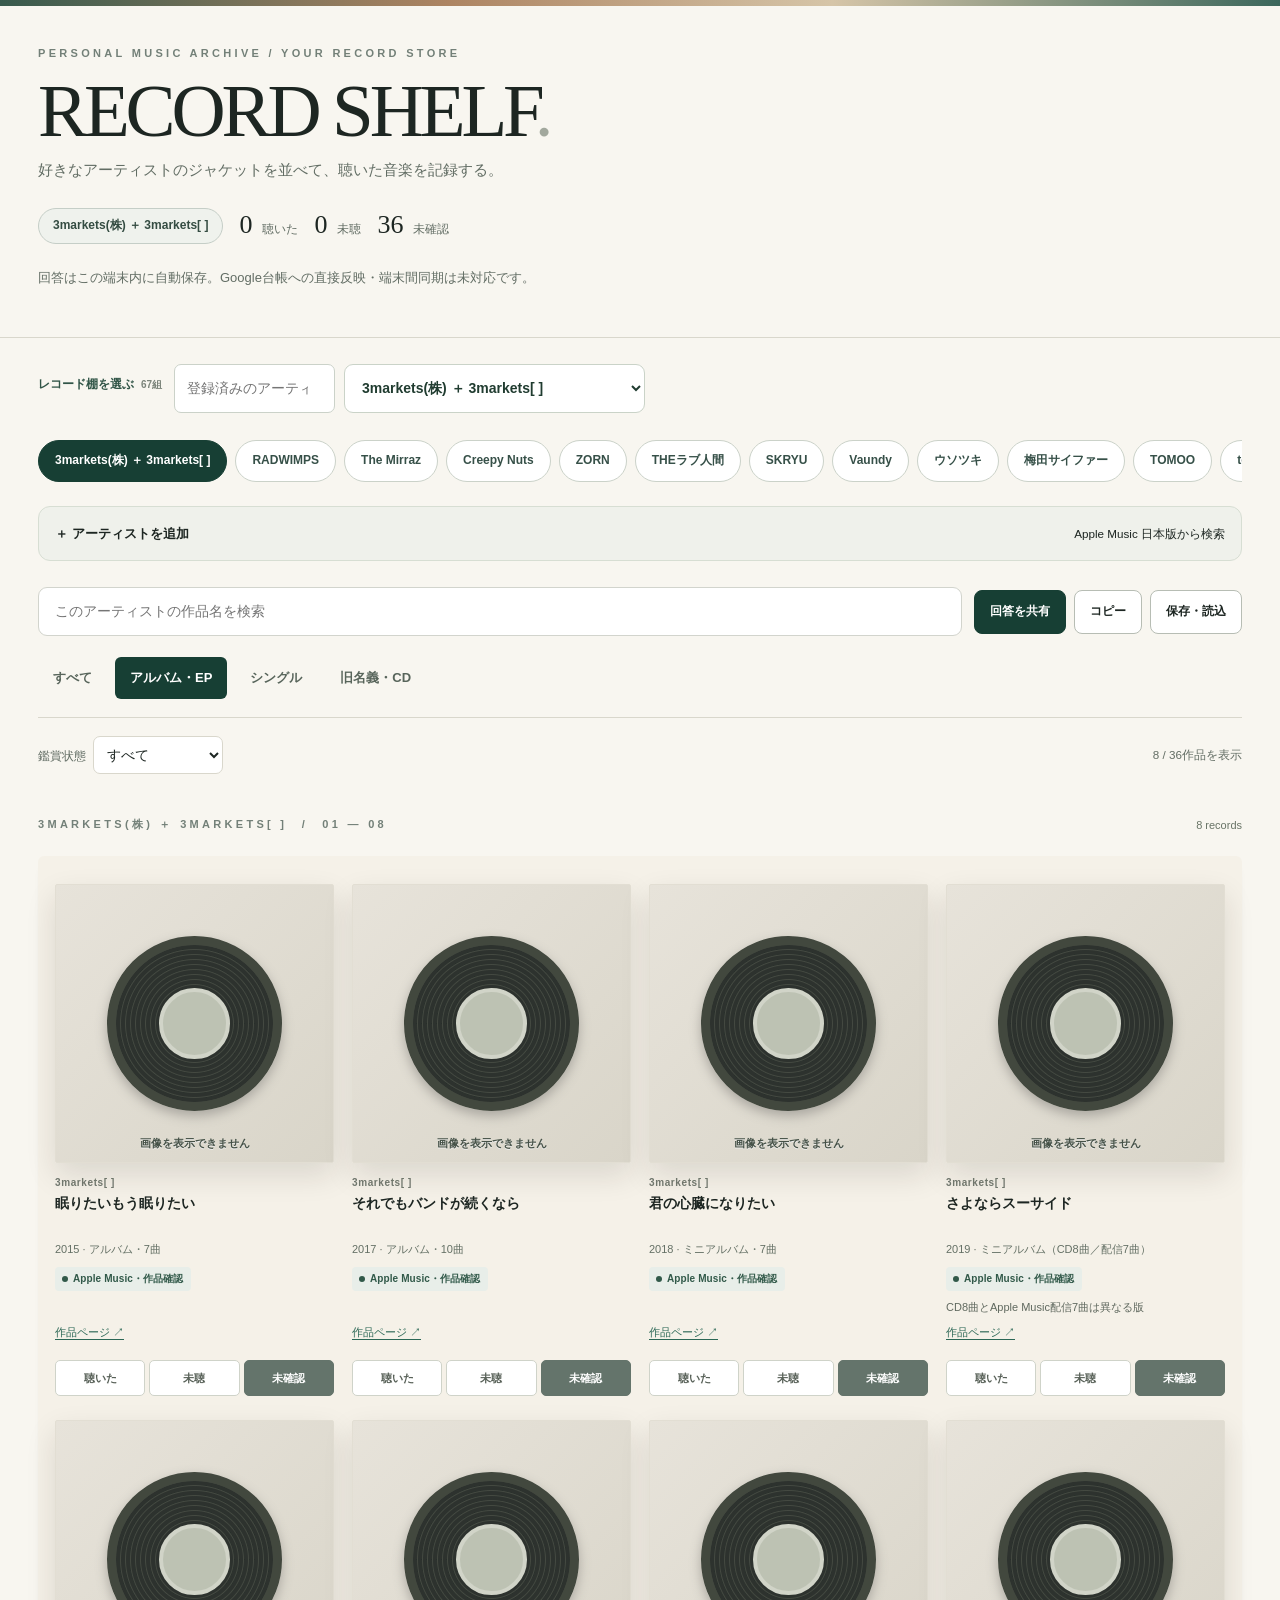
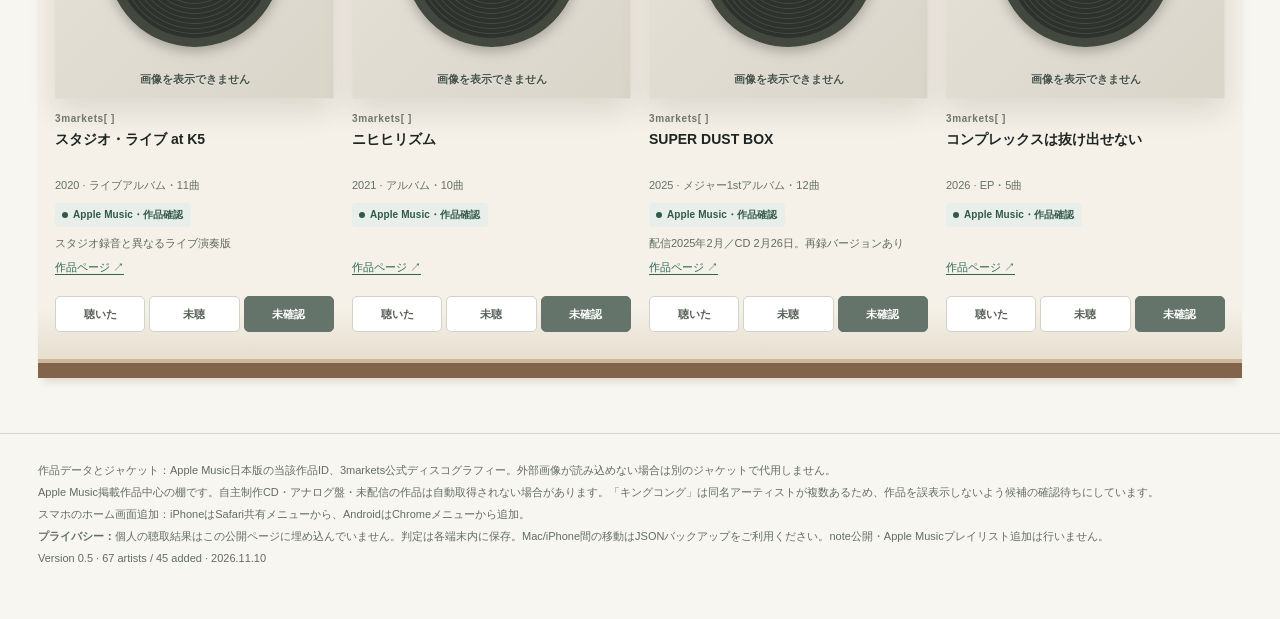
==== commit b627a86f: "Add 45 Japanese artists to RECORD SHELF v0.5 with verified IDs and safe pending match" ====
--- a/public/record-shelf/index.html
+++ b/public/record-shelf/index.html
@@ -1,6 +1,6 @@
 <!DOCTYPE html>
 <html lang="ja"><head><meta charset="utf-8"><meta name="viewport" content="width=device-width, initial-scale=1">
-<meta name="color-scheme" content="light"><meta name="theme-color" content="#173f34"><meta name="apple-mobile-web-app-capable" content="yes"><meta name="apple-mobile-web-app-status-bar-style" content="default"><meta name="apple-mobile-web-app-title" content="レコード棚"><meta name="robots" content="noindex,nofollow"><title>RECORD SHELF — 22組のアーティスト</title>
+<meta name="color-scheme" content="light"><meta name="theme-color" content="#173f34"><meta name="apple-mobile-web-app-capable" content="yes"><meta name="apple-mobile-web-app-status-bar-style" content="default"><meta name="apple-mobile-web-app-title" content="レコード棚"><meta name="robots" content="noindex,nofollow"><title>RECORD SHELF — 67組のアーティスト</title>
 <style>
 :root{--ink:#1d2622;--sub:#626d64;--paper:#f8f6f0;--card:#fffdf8;--line:#d9d7cc;--wood:#8c6b4a;--green:#173f34;--orange:#a85831;--shadow:0 12px 30px rgba(34,26,16,.12)}
 *{box-sizing:border-box}html{scroll-behavior:smooth}body{margin:0;color:var(--ink);background:var(--paper);font:14px/1.65 -apple-system,BlinkMacSystemFont,"Hiragino Kaku Gothic ProN","Yu Gothic",sans-serif}
@@ -58,6 +58,9 @@
 .moretools{position:relative;display:inline-block}.moretools summary{cursor:pointer;list-style:none;display:list-item}.moretools summary::-webkit-details-marker{display:none}.moretools[open] summary{background:#e6eee7}.tools-menu{position:absolute;top:calc(100% + 5px);right:0;display:flex;gap:6px;padding:9px;background:white;border:1px solid #d2d9d1;border-radius:9px;box-shadow:0 10px 25px #0002;z-index:12;white-space:nowrap}
 .artist-finder summary{cursor:pointer;list-style:none}.artist-finder summary::-webkit-details-marker{display:none}.artist-finder[open] summary{padding-bottom:4px}.install-tip{display:block}.install-tip summary{cursor:pointer;list-style:none}.install-tip summary::-webkit-details-marker{display:none}.install-tip span{display:block;margin-top:5px}
 @media(max-width:700px){header{padding:16px 0 12px}h1{font-size:clamp(38px,9.5vw,54px);margin:4px 0 1px}.subline{font-size:12px}.statusmeta{margin-top:11px;gap:9px}.statusmeta .pill{padding:5px 11px;font-size:10px}.stat b{font-size:19px}.description{margin:7px 0 0;font-size:11px;line-height:1.4}.toolbar{margin:13px 0 9px}.filters{margin:10px 0 2px}.artist-finder{padding:12px;margin-top:8px}.artist-results{grid-template-columns:1fr}.artist-bar{margin:10px -16px 0;padding:10px 16px 13px}.artist-pill{padding:9px 12px}.artist-finder-box button{padding:9px 11px}.artist-finder-box input{padding:10px}.grouphead{margin-top:20px}.art{border-radius:3px}}
+
+.artist-select-row{display:grid;grid-template-columns:minmax(160px,.8fr) minmax(0,1.5fr);gap:9px;margin-top:7px}.artist-select-row input{min-width:0;width:100%;padding:12px;border:1px solid #cbd2c9;border-radius:7px;background:#fff;color:#19372b;font:inherit}.artist-select-row select{width:100%;min-width:0}.artist-chooser small{font-size:11px}
+@media(max-width:650px){.artist-select-row{grid-template-columns:1fr;gap:8px}.artist-select-row input{min-height:42px}.artist-select-row select{min-height:44px}}
 </style></head>
 <body><div class="banner"></div><header><div class="wrap">
 <div class="eyebrow">PERSONAL MUSIC ARCHIVE / YOUR RECORD STORE</div>
@@ -66,7 +69,7 @@
 <div class="statusmeta"><span class="pill" id="artist-subtitle">3markets(株) ＋ 3markets[ ]</span><span class="stat"><b id="st-heard">0</b><span>聴いた</span></span><span class="stat"><b id="st-not">0</b><span>未聴</span></span><span class="stat"><b id="st-unknown">36</b><span>未確認</span></span></div>
 <p class="description">回答はこの端末内に自動保存。Google台帳への直接反映・端末間同期は未対応です。</p>
 </div></header><main class="wrap">
-<div class="artist-chooser"><label for="artist-picker">レコード棚を選ぶ <small id="artist-count">22組</small></label><select id="artist-picker" aria-label="アーティストを選択"></select></div>
+<div class="artist-chooser"><label for="artist-picker">レコード棚を選ぶ <small id="artist-count">67組</small></label><div class="artist-select-row"><input id="artist-quick-find" type="search" placeholder="登録済みのアーティストを検索" aria-label="登録済みアーティストを絞り込む" autocomplete="off"><select id="artist-picker" aria-label="アーティストを選択"></select></div></div>
 <nav class="artist-bar" id="artist-bar" aria-label="アーティストを切り替え"></nav>
 <details class="artist-finder" id="artist-finder">
  <summary class="artist-finder-head"><strong>＋ アーティストを追加</strong><small>Apple Music 日本版から検索</small></summary>
@@ -82,14 +85,14 @@
 <section id="shelves" aria-label="ジャケットを並べたレコード棚"></section>
 <button type="button" id="more" class="btn hidden">さらに作品を表示</button>
 </main><footer><div class="wrap">作品データとジャケット：Apple Music日本版の当該作品ID、3markets公式ディスコグラフィー。外部画像が読み込めない場合は別のジャケットで代用しません。<br>
-Apple Music掲載作品中心の棚です。自主制作CD・アナログ盤・未配信の作品は自動取得されない場合があります。<br>スマホのホーム画面追加：iPhoneはSafari共有メニューから、AndroidはChromeメニューから追加。<br>
+Apple Music掲載作品中心の棚です。自主制作CD・アナログ盤・未配信の作品は自動取得されない場合があります。「キングコング」は同名アーティストが複数あるため、作品を誤表示しないよう候補の確認待ちにしています。<br>スマホのホーム画面追加：iPhoneはSafari共有メニューから、AndroidはChromeメニューから追加。<br>
 <strong>プライバシー：</strong>個人の聴取結果はこの公開ページに埋め込んでいません。判定は各端末内に保存。Mac/iPhone間の移動はJSONバックアップをご利用ください。note公開・Apple Musicプレイリスト追加は行いません。<br>
-Version 0.4 · 18 artists added · 2026.11.10</div></footer>
+Version 0.5 · 67 artists / 45 added · 2026.11.10</div></footer>
 <div id="toast" class="floatmsg" role="status"></div><dialog class="modal" id="copy-dialog"><h2>鑑賞結果</h2><p>回答済みの作品をこのトークへ貼り付けてください。未確認の作品は含みません。</p><textarea id="copy-text" readonly></textarea><div class="actions"><button class="btn" id="select-all">全文選択</button><button class="btn primary" id="copy-now">コピー</button><button class="btn" id="close-dialog">閉じる</button></div></dialog>
 <script>
 'use strict';
 const curated3m = [{"id":"k01","name":"フリーマーケット","year":2004,"group":"old","artist":"3markets(株)","type":"初期ミニアルバム","note":"初期作品。作品情報・ジャケット要照合。初期作品情報自体が再照合対象","confidence":"provisional","source":"https://3markets.jp/calendar/discography","cover":null,"coverSource":null,"stream":"unknown","key":"3m:k01","group2":"old","artSource":""},{"id":"k02","name":"上京ハブストーリー / タイタニック","year":2006,"group":"old","artist":"3markets(株)","type":"シングル","note":"初期CD、情報要照合。初期作品情報自体が再照合対象","confidence":"provisional","source":"https://3markets.jp/calendar/discography","cover":null,"coverSource":null,"stream":"unknown","key":"3m:k02","group2":"old","artSource":""},{"id":"k03","name":"さよなら、大嫌いな人。","year":2006,"group":"old","artist":"3markets(株)","type":"ミニアルバム","note":"初期作品情報自体が再照合対象","confidence":"provisional","source":"https://3markets.jp/calendar/discography","cover":null,"coverSource":null,"stream":"unknown","key":"3m:k03","group2":"old","artSource":""},{"id":"k04","name":"ぼくらはみんな死んでいる","year":2008,"group":"old","artist":"3markets(株)","type":"シングル","note":"初期作品情報自体が再照合対象","confidence":"provisional","source":"https://3markets.jp/calendar/discography","cover":null,"coverSource":null,"stream":"unknown","key":"3m:k04","group2":"old","artSource":""},{"id":"k05","name":"不幸の種","year":2008,"group":"old","artist":"3markets(株)","type":"アルバム・8曲","note":"CD・ジャケット未照合、配信未確認","confidence":"confirmed","source":"https://www.oricon.co.jp/","cover":null,"coverSource":null,"stream":"unknown","key":"3m:k05","group2":"old","artSource":""},{"id":"k06","name":"着信ナシ call.1","year":2010,"group":"old","artist":"3markets(株)","type":"CD・3曲","note":"初期作品情報自体が再照合対象","confidence":"provisional","source":"https://3markets.jp/calendar/discography","cover":null,"coverSource":null,"stream":"unknown","key":"3m:k06","group2":"old","artSource":""},{"id":"k07","name":"着信ナシ call.2","year":2010,"group":"old","artist":"3markets(株)","type":"CD・3曲","note":"初期作品情報自体が再照合対象","confidence":"provisional","source":"https://3markets.jp/calendar/discography","cover":null,"coverSource":null,"stream":"unknown","key":"3m:k07","group2":"old","artSource":""},{"id":"k08","name":"着信ナシ call.3","year":2010,"group":"old","artist":"3markets(株)","type":"CD・3曲","note":"初期作品情報自体が再照合対象","confidence":"provisional","source":"https://3markets.jp/calendar/discography","cover":null,"coverSource":null,"stream":"unknown","key":"3m:k08","group2":"old","artSource":""},{"id":"k09","name":"それでもボクは暗くない","year":2011,"group":"old","artist":"3markets(株)","type":"EP・5曲＋CDボーナス","note":"Apple Music配信5曲。CDボーナスとは区別","confidence":"confirmed","source":"https://music.apple.com/jp/album/661531618","cover":"https://is1-ssl.mzstatic.com/image/thumb/Music118/v4/1e/07/3e/1e073e06-de50-e7ee-e79f-221623e2fcea/4538182313299_cov.jpg/600x600bb.jpg","coverSource":"Apple Music JP・作品ID 661531618","appleURL":"https://music.apple.com/jp/album/661531618","stream":"apple","key":"3m:k09","group2":"old","artSource":"Apple Music JP・作品ID 661531618"},{"id":"k10","name":"売れないバンドマン","year":2012,"group":"old","artist":"3markets(株)","type":"シングル・3曲","note":"Apple Music上では2013年リリース表示","confidence":"confirmed","source":"https://music.apple.com/jp/album/661555869","cover":"https://is1-ssl.mzstatic.com/image/thumb/Music118/v4/63/ad/12/63ad12a7-b8b7-b3d8-3208-44210bbe22a2/4538182313329_cov.jpg/600x600bb.jpg","coverSource":"Apple Music JP・作品ID 661555869","appleURL":"https://music.apple.com/jp/album/661555869","stream":"apple","key":"3m:k10","group2":"old","artSource":"Apple Music JP・作品ID 661555869"},{"id":"k11","name":"何も聞こえない","year":2012,"group":"old","artist":"3markets(株)","type":"アルバム・12曲","note":"Apple Musicは2013年配信表示／CD2012年","confidence":"confirmed","source":"https://music.apple.com/jp/album/661532819","cover":"https://is1-ssl.mzstatic.com/image/thumb/Music125/v4/7a/0f/fc/7a0ffca6-98a8-4a8e-68c4-1b84fabe6eba/4538182313350_cov.jpg/600x600bb.jpg","coverSource":"Apple Music JP・作品ID 661532819","appleURL":"https://music.apple.com/jp/album/661532819","stream":"apple","key":"3m:k11","group2":"old","artSource":"Apple Music JP・作品ID 661532819"},{"id":"k12","name":"アパート","year":2014,"group":"old","artist":"3markets(株)","type":"ミニアルバム","note":"旧名義最終期・CD。Apple Musicで当該版未確認","confidence":"confirmed","source":"https://3markets.jp/calendar/discography","cover":null,"coverSource":null,"stream":"unknown","key":"3m:k12","group2":"old","artSource":""},{"id":"a01","name":"眠りたいもう眠りたい","year":2015,"group":"albums","artist":"3markets[ ]","type":"アルバム・7曲","note":"","confidence":"confirmed","source":"https://music.apple.com/jp/album/1575334972","cover":"https://is1-ssl.mzstatic.com/image/thumb/Music115/v4/7b/29/ee/7b29ee20-6660-244a-dc08-10e7db7b3a7b/4571483867498.jpg/600x600bb.jpg","coverSource":"Apple Music JP・作品ID 1575334972","appleURL":"https://music.apple.com/jp/album/1575334972","stream":"apple","key":"3m:a01","group2":"albums","artSource":"Apple Music JP・作品ID 1575334972"},{"id":"a02","name":"それでもバンドが続くなら","year":2017,"group":"albums","artist":"3markets[ ]","type":"アルバム・10曲","note":"","confidence":"confirmed","source":"https://music.apple.com/jp/album/1810390188","cover":"https://is1-ssl.mzstatic.com/image/thumb/Music221/v4/5e/52/55/5e525506-6717-4b1d-d585-3bfbd814e022/4522197128047.png/600x600bb.jpg","coverSource":"Apple Music JP・作品ID 1810390188","appleURL":"https://music.apple.com/jp/album/1810390188","stream":"apple","key":"3m:a02","group2":"albums","artSource":"Apple Music JP・作品ID 1810390188"},{"id":"a03","name":"君の心臓になりたい","year":2018,"group":"albums","artist":"3markets[ ]","type":"ミニアルバム・7曲","note":"","confidence":"confirmed","source":"https://music.apple.com/jp/album/1810389920","cover":"https://is1-ssl.mzstatic.com/image/thumb/Music211/v4/8d/49/d3/8d49d337-29f3-4bc9-d6e6-fecbf3661c74/4522197130279.png/600x600bb.jpg","coverSource":"Apple Music JP・作品ID 1810389920","appleURL":"https://music.apple.com/jp/album/1810389920","stream":"apple","key":"3m:a03","group2":"albums","artSource":"Apple Music JP・作品ID 1810389920"},{"id":"a04","name":"さよならスーサイド","year":2019,"group":"albums","artist":"3markets[ ]","type":"ミニアルバム（CD8曲／配信7曲）","note":"CD8曲とApple Music配信7曲は異なる版","confidence":"confirmed","source":"https://music.apple.com/jp/album/1575340968","cover":"https://is1-ssl.mzstatic.com/image/thumb/Music115/v4/43/53/97/435397d6-26ee-7a85-71d8-e1fe39ac6d37/4580529539466.jpg/600x600bb.jpg","coverSource":"Apple Music JP・作品ID 1575340968","appleURL":"https://music.apple.com/jp/album/1575340968","stream":"apple","key":"3m:a04","group2":"albums","artSource":"Apple Music JP・作品ID 1575340968"},{"id":"a05","name":"スタジオ・ライブ at K5","year":2020,"group":"albums","artist":"3markets[ ]","type":"ライブアルバム・11曲","note":"スタジオ録音と異なるライブ演奏版","confidence":"confirmed","source":"https://music.apple.com/jp/album/1576225690","cover":"https://is1-ssl.mzstatic.com/image/thumb/Music115/v4/70/d9/ec/70d9ecb9-f23d-1b34-3d56-341357c0d392/4580529538766.jpg/600x600bb.jpg","coverSource":"Apple Music JP・作品ID 1576225690","appleURL":"https://music.apple.com/jp/album/1576225690","stream":"apple","key":"3m:a05","group2":"albums","artSource":"Apple Music JP・作品ID 1576225690"},{"id":"a06","name":"ニヒヒリズム","year":2021,"group":"albums","artist":"3markets[ ]","type":"アルバム・10曲","note":"","confidence":"confirmed","source":"https://music.apple.com/jp/album/1576227741","cover":"https://is1-ssl.mzstatic.com/image/thumb/Music211/v4/f4/b6/91/f4b691fe-94c0-e237-b7dd-7fb7303544b2/4580529537127.jpg/600x600bb.jpg","coverSource":"Apple Music JP・作品ID 1576227741","appleURL":"https://music.apple.com/jp/album/1576227741","stream":"apple","key":"3m:a06","group2":"albums","artSource":"Apple Music JP・作品ID 1576227741"},{"id":"a07","name":"SUPER DUST BOX","year":2025,"group":"albums","artist":"3markets[ ]","type":"メジャー1stアルバム・12曲","note":"配信2025年2月／CD 2月26日。再録バージョンあり","confidence":"confirmed","source":"https://music.apple.com/jp/album/1791914611","cover":"https://is1-ssl.mzstatic.com/image/thumb/Music221/v4/c6/da/94/c6da9447-44bb-0d9e-07d5-6ade7ae0406f/ANTCD-A0000015767.jpg/600x600bb.jpg","coverSource":"Apple Music JP・作品ID 1791914611","appleURL":"https://music.apple.com/jp/album/1791914611","stream":"apple","key":"3m:a07","group2":"albums","artSource":"Apple Music JP・作品ID 1791914611"},{"id":"a08","name":"コンプレックスは抜け出せない","year":2026,"group":"albums","artist":"3markets[ ]","type":"EP・5曲","note":"","confidence":"confirmed","source":"https://music.apple.com/jp/album/1861425691","cover":"https://is1-ssl.mzstatic.com/image/thumb/Music211/v4/c9/9c/10/c99c100d-4062-5b0a-0b87-b3e78127be97/ANTCD-A0000018954.jpg/600x600bb.jpg","coverSource":"Apple Music JP・作品ID 1861425691","appleURL":"https://music.apple.com/jp/album/1861425691","stream":"apple","key":"3m:a08","group2":"albums","artSource":"Apple Music JP・作品ID 1861425691"},{"id":"s01","name":"はやいふつうおそい","year":2014,"group":"singles","artist":"3markets[ ]","type":"CDシングル","note":"改名直後・情報要照合","confidence":"provisional","source":"https://3markets.jp/calendar/discography","cover":null,"coverSource":null,"stream":"unknown","key":"3m:s01","group2":"singles","artSource":""},{"id":"s02","name":"バースデイ","year":2016,"group":"singles","artist":"3markets[ ]","type":"CDシングル","note":"","confidence":"provisional","source":"https://3markets.jp/calendar/discography","cover":null,"coverSource":null,"stream":"unknown","key":"3m:s02","group2":"singles","artSource":""},{"id":"s03","name":"バンドマンと彼女","year":2017,"group":"singles","artist":"3markets[ ]","type":"CDシングル・4曲","note":"公式CDジャケットあり。アルバム曲と重複","confidence":"confirmed","source":"https://3markets.jp/calendar/discography","cover":"https://3markets.jp/wp-content/uploads/bandmangirl_jk.jpg","coverSource":"3markets公式ディスコグラフィー CDジャケット","stream":"unknown","key":"3m:s03","group2":"singles","artSource":"3markets公式ディスコグラフィー CDジャケット"},{"id":"s04","name":"社会のゴミカザマタカフミ","year":2019,"group":"singles","artist":"3markets[ ]","type":"配信シングル","note":"『さよならスーサイド』等と関連音源","confidence":"confirmed","source":"https://music.apple.com/jp/album/1810389853","cover":"https://is1-ssl.mzstatic.com/image/thumb/Music211/v4/0e/a9/7f/0ea97f37-094b-f2d4-f2e5-44bb88ad5f7d/4582417950940.png/600x600bb.jpg","coverSource":"Apple Music JP・作品ID 1810389853","appleURL":"https://music.apple.com/jp/album/1810389853","stream":"apple","key":"3m:s04","group2":"singles","artSource":"Apple Music JP・作品ID 1810389853"},{"id":"s05","name":"最愛(モアイ)","year":2021,"group":"singles","artist":"3markets[ ]","type":"配信シングル","note":"","confidence":"confirmed","source":"https://music.apple.com/jp/album/1591286352","cover":"https://is1-ssl.mzstatic.com/image/thumb/Music115/v4/95/7e/5a/957e5a15-c22a-d5f9-eb6e-1cbe9b6d21d7/4580529536946.jpg/600x600bb.jpg","coverSource":"Apple Music JP・作品ID 1591286352","appleURL":"https://music.apple.com/jp/album/1591286352","stream":"apple","key":"3m:s05","group2":"singles","artSource":"Apple Music JP・作品ID 1591286352"},{"id":"s06","name":"東京でのすごしかた","year":2022,"group":"singles","artist":"3markets[ ]","type":"配信3曲入り","note":"","confidence":"confirmed","source":"https://music.apple.com/jp/album/1650586520","cover":"https://is1-ssl.mzstatic.com/image/thumb/Music122/v4/d7/4b/16/d74b169f-98cd-1849-a03b-357496fbe5c5/4580529534317.jpg/600x600bb.jpg","coverSource":"Apple Music JP・作品ID 1650586520","appleURL":"https://music.apple.com/jp/album/1650586520","stream":"apple","key":"3m:s06","group2":"singles","artSource":"Apple Music JP・作品ID 1650586520"},{"id":"s07","name":"カニ大好き","year":2023,"group":"singles","artist":"3markets[ ]","type":"配信シングル","note":"","confidence":"confirmed","source":"https://music.apple.com/jp/album/1710377670","cover":"https://is1-ssl.mzstatic.com/image/thumb/Music116/v4/fa/2e/92/fa2e9284-2153-0116-df37-55495395b661/4580529532856.jpg/600x600bb.jpg","coverSource":"Apple Music JP・作品ID 1710377670","appleURL":"https://music.apple.com/jp/album/1710377670","stream":"apple","key":"3m:s07","group2":"singles","artSource":"Apple Music JP・作品ID 1710377670"},{"id":"s08","name":"ね。","year":2023,"group":"singles","artist":"3markets[ ]","type":"配信シングル","note":"『SUPER DUST BOX』にも収録","confidence":"confirmed","source":"https://music.apple.com/jp/album/1712081336","cover":"https://is1-ssl.mzstatic.com/image/thumb/Music116/v4/6e/8c/23/6e8c2387-1c32-d2eb-ae74-d09f04ec74b3/4580529532924.jpg/600x600bb.jpg","coverSource":"Apple Music JP・作品ID 1712081336","appleURL":"https://music.apple.com/jp/album/1712081336","stream":"apple","key":"3m:s08","group2":"singles","artSource":"Apple Music JP・作品ID 1712081336"},{"id":"s09","name":"暇","year":2023,"group":"singles","artist":"3markets[ ]","type":"配信シングル","note":"","confidence":"confirmed","source":"https://music.apple.com/jp/album/1713488487","cover":"https://is1-ssl.mzstatic.com/image/thumb/Music116/v4/e9/2c/60/e92c609a-43b5-57e7-4b12-17c836d6d32c/4580529532986.jpg/600x600bb.jpg","coverSource":"Apple Music JP・作品ID 1713488487","appleURL":"https://music.apple.com/jp/album/1713488487","stream":"apple","key":"3m:s09","group2":"singles","artSource":"Apple Music JP・作品ID 1713488487"},{"id":"s10","name":"来世で遊ぼう","year":2023,"group":"singles","artist":"3markets[ ]","type":"配信シングル","note":"","confidence":"confirmed","source":"https://music.apple.com/jp/album/1717734269","cover":"https://is1-ssl.mzstatic.com/image/thumb/Music116/v4/16/7c/3a/167c3ac6-5a23-06e1-92ea-5b6df151478c/4580529533631.jpg/600x600bb.jpg","coverSource":"Apple Music JP・作品ID 1717734269","appleURL":"https://music.apple.com/jp/album/1717734269","stream":"apple","key":"3m:s10","group2":"singles","artSource":"Apple Music JP・作品ID 1717734269"},{"id":"s11","name":"白紙","year":2024,"group":"singles","artist":"3markets[ ]","type":"配信シングル","note":"","confidence":"confirmed","source":"https://music.apple.com/jp/album/1776531793","cover":"https://is1-ssl.mzstatic.com/image/thumb/Music221/v4/18/11/be/1811be6a-5194-a35d-d9c8-55cfa7ad3ccc/ANTCD-A0000015101.jpg/600x600bb.jpg","coverSource":"Apple Music JP・作品ID 1776531793","appleURL":"https://music.apple.com/jp/album/1776531793","stream":"apple","key":"3m:s11","group2":"singles","artSource":"Apple Music JP・作品ID 1776531793"},{"id":"s12","name":"INTJINTPENTJENTPINFJENFJINFPENFPISTJISFJESTJESFJESTPISTPISFPESFP","year":2024,"group":"singles","artist":"3markets[ ]","type":"配信シングル","note":"","confidence":"confirmed","source":"https://music.apple.com/jp/album/1777907325","cover":"https://is1-ssl.mzstatic.com/image/thumb/Music211/v4/33/2f/99/332f9905-b929-80cc-d3f7-c1a4b31c0647/bigup13946996.jpg/600x600bb.jpg","coverSource":"Apple Music JP・作品ID 1777907325","appleURL":"https://music.apple.com/jp/album/1777907325","stream":"apple","key":"3m:s12","group2":"singles","artSource":"Apple Music JP・作品ID 1777907325"},{"id":"s13","name":"ムリ(笑)","year":2024,"group":"singles","artist":"3markets[ ]","type":"配信シングル","note":"","confidence":"confirmed","source":"https://music.apple.com/jp/album/1781590821","cover":"https://is1-ssl.mzstatic.com/image/thumb/Music221/v4/ef/f8/e3/eff8e356-a094-03ca-3f3a-2fafb7202de1/ANTCD-A0000015321.jpg/600x600bb.jpg","coverSource":"Apple Music JP・作品ID 1781590821","appleURL":"https://music.apple.com/jp/album/1781590821","stream":"apple","key":"3m:s13","group2":"singles","artSource":"Apple Music JP・作品ID 1781590821"},{"id":"s14","name":"天職","year":2025,"group":"singles","artist":"3markets[ ]","type":"配信シングル","note":"","confidence":"confirmed","source":"https://music.apple.com/jp/album/1825326849","cover":"https://is1-ssl.mzstatic.com/image/thumb/Music221/v4/83/79/ca/8379caa2-9c30-d945-903a-97b4646acb59/ANTCD-A0000017370.jpg/600x600bb.jpg","coverSource":"Apple Music JP・作品ID 1825326849","appleURL":"https://music.apple.com/jp/album/1825326849","stream":"apple","key":"3m:s14","group2":"singles","artSource":"Apple Music JP・作品ID 1825326849"},{"id":"s15","name":"でもでもだってちゃん","year":2026,"group":"singles","artist":"3markets[ ]","type":"配信シングル","note":"","confidence":"confirmed","source":"https://music.apple.com/jp/album/6786132122","cover":"https://is1-ssl.mzstatic.com/image/thumb/Music221/v4/dd/b8/f6/ddb8f678-70cd-1d67-4c2b-d5a47324bb46/ANTCD-A0000020434.jpg/600x600bb.jpg","coverSource":"Apple Music JP・作品ID 6786132122","appleURL":"https://music.apple.com/jp/album/6786132122","stream":"apple","key":"3m:s15","group2":"singles","artSource":"Apple Music JP・作品ID 6786132122"},{"id":"s16","name":"会話免許証","year":2026,"group":"singles","artist":"3markets[ ]","type":"配信シングル","note":"","confidence":"confirmed","source":"https://music.apple.com/jp/album/6819601522","cover":"https://is1-ssl.mzstatic.com/image/thumb/Music221/v4/a0/46/c2/a046c271-b914-85f1-7ece-75fce091ea9e/ANTCD-A0000021386.jpg/600x600bb.jpg","coverSource":"Apple Music JP・作品ID 6819601522","appleURL":"https://music.apple.com/jp/album/6819601522","stream":"apple","key":"3m:s16","group2":"singles","artSource":"Apple Music JP・作品ID 6819601522"}];
-const defaultArtists=[{id:'3markets',name:'3markets(株) ＋ 3markets[ ]',kind:'curated'},{id:'91160335',name:'RADWIMPS',kind:'itunes'},{id:'297695929',name:'The Mirraz',kind:'itunes'},{id:'678140651',name:'Creepy Nuts',kind:'itunes'},{id:'866084351',name:'ZORN',kind:'itunes'},{id:'442686128',name:'THEラブ人間',kind:'itunes'},{id:'1479292255',name:'SKRYU',kind:'itunes'},{id:'1487570516',name:'Vaundy',kind:'itunes'},{id:'880485158',name:'ウソツキ',kind:'itunes'},{id:'1513906008',name:'梅田サイファー',kind:'itunes'},{id:'1317217947',name:'TOMOO',kind:'itunes'},{id:'305391189',name:'tofubeats',kind:'itunes'},{id:'1459739747',name:'This is LAST',kind:'itunes'},{id:'1270470566',name:'teto',kind:'itunes'},{id:'1041632537',name:'Tempalay',kind:'itunes'},{id:'967285054',name:'tella',kind:'itunes'},{id:'1605513087',name:'Tele',kind:'itunes'},{id:'881335133',name:'T/ssue',kind:'itunes'},{id:'139338502',name:'Sweet William',kind:'itunes'},{id:'207340886',name:'SUPER BEAVER',kind:'itunes'},{id:'1301722975',name:'SUNNY CAR WASH',kind:'itunes'},{id:'586120102',name:'sumika',kind:'itunes'}];
+const defaultArtists=[{"id":"3markets","name":"3markets(株) ＋ 3markets[ ]","kind":"curated"},{"id":"91160335","name":"RADWIMPS","kind":"itunes"},{"id":"297695929","name":"The Mirraz","kind":"itunes"},{"id":"678140651","name":"Creepy Nuts","kind":"itunes"},{"id":"866084351","name":"ZORN","kind":"itunes"},{"id":"442686128","name":"THEラブ人間","kind":"itunes"},{"id":"1479292255","name":"SKRYU","kind":"itunes"},{"id":"1487570516","name":"Vaundy","kind":"itunes"},{"id":"880485158","name":"ウソツキ","kind":"itunes"},{"id":"1513906008","name":"梅田サイファー","kind":"itunes"},{"id":"1317217947","name":"TOMOO","kind":"itunes"},{"id":"305391189","name":"tofubeats","kind":"itunes"},{"id":"1459739747","name":"This is LAST","kind":"itunes"},{"id":"1270470566","name":"teto","kind":"itunes"},{"id":"1041632537","name":"Tempalay","kind":"itunes"},{"id":"967285054","name":"tella","kind":"itunes"},{"id":"1605513087","name":"Tele","kind":"itunes"},{"id":"881335133","name":"T/ssue","kind":"itunes"},{"id":"139338502","name":"Sweet William","kind":"itunes"},{"id":"207340886","name":"SUPER BEAVER","kind":"itunes"},{"id":"1301722975","name":"SUNNY CAR WASH","kind":"itunes"},{"id":"586120102","name":"sumika","kind":"itunes"},{"id":"991663287","name":"アイナ・ジ・エンド","kind":"itunes"},{"id":"554558398","name":"愛はズボーン","kind":"itunes"},{"id":"1165017710","name":"あいみょん","kind":"itunes"},{"id":"548185047","name":"嵐","kind":"itunes"},{"id":"1557605731","name":"アンと私","kind":"itunes"},{"id":"266684978","name":"韻踏合組合","kind":"itunes"},{"id":"201070110","name":"韻シスト","kind":"itunes"},{"id":"161387840","name":"韻マン","kind":"itunes"},{"id":"18756224","name":"宇多田ヒカル","kind":"itunes"},{"id":"201607388","name":"打首獄門同好会","kind":"itunes"},{"id":"74588433","name":"ウルフルズ","kind":"itunes"},{"id":"1460231799","name":"瑛人","kind":"itunes"},{"id":"1179928265","name":"おいしくるメロンパン","kind":"itunes"},{"id":"908870855","name":"オーイシマサヨシ","kind":"itunes"},{"id":"1390462281","name":"大橋ちっぽけ","kind":"itunes"},{"id":"74076479","name":"大塚 愛","kind":"itunes"},{"id":"1109944129","name":"岡崎体育","kind":"itunes"},{"id":"1508347201","name":"オレンジスパイニクラブ","kind":"itunes"},{"id":"80364012","name":"餓鬼レンジャー","kind":"itunes"},{"id":"796317383","name":"かしわ","kind":"itunes"},{"id":"867397538","name":"カネコアヤノ","kind":"itunes"},{"id":"1527736581","name":"カネヨリマサル","kind":"itunes"},{"id":"655515973","name":"カフカ","kind":"itunes"},{"id":"1891615757","name":"果歩（現・葉野かほ）","kind":"itunes"},{"id":"1220065966","name":"神様、僕は気づいてしまった","kind":"itunes"},{"id":"1404786529","name":"川崎鷹也","kind":"itunes"},{"id":"894457964","name":"漢 a.k.a. GAMI","kind":"itunes"},{"id":"1042330961","name":"感覚ピエロ","kind":"itunes"},{"id":"1275812180","name":"キイチビール&ザ・ホーリーティッツ","kind":"itunes"},{"id":"465048055","name":"黄猿","kind":"itunes"},{"id":"74577981","name":"氣志團","kind":"itunes"},{"id":"1289607378","name":"キタニタツヤ","kind":"itunes"},{"id":"74490738","name":"KICK THE CAN CREW","kind":"itunes"},{"id":"521644940","name":"きのこ帝国","kind":"itunes"},{"id":"530074314","name":"キュウソネコカミ","kind":"itunes"},{"id":"153780597","name":"キング・ギドラ","kind":"itunes"},{"id":"pending:kingkong","name":"キングコング（確認待ち）","kind":"pending"},{"id":"160102316","name":"銀杏BOYZ","kind":"itunes"},{"id":"605730722","name":"句潤","kind":"itunes"},{"id":"390354567","name":"グッドモーニングアメリカ","kind":"itunes"},{"id":"910030730","name":"グッバイフジヤマ","kind":"itunes"},{"id":"1456829139","name":"クボタカイ","kind":"itunes"},{"id":"955374033","name":"クマムシ","kind":"itunes"},{"id":"105025123","name":"くるり","kind":"itunes"},{"id":"605177432","name":"ゲスの極み乙女","kind":"itunes"}];
 const extraCatalog={
  '91160335':[
   ['もしも',2003,'自主制作限定シングル','初期CD。Apple Musicの同商品版は未確認'],
@@ -132,10 +135,13 @@
 function stateOf(key){return savedSelection[key]||'unknown'}
 function summary(){let c={heard:0,not:0,unknown:0};for(const w of works())c[stateOf(w.key)]++;el('st-heard').textContent=c.heard;el('st-not').textContent=c.not;el('st-unknown').textContent=c.unknown;el('artist-subtitle').textContent=selectedArtist().name;}
 function makeArtistBar(){const all=artists(),bar=el('artist-bar'),keep=bar.scrollLeft,picker=el('artist-picker');
- const oldList=picker.dataset.signature||'',signature=all.map(a=>a.id+':'+a.name).join('|');
- if(oldList!==signature){picker.innerHTML=all.map(a=>'<option value="'+clean(a.id)+'">'+clean(a.name)+'</option>').join('');picker.dataset.signature=signature}
- picker.value=currentArtist;el('artist-count').textContent=all.length+'組';
- bar.innerHTML=all.map(a=>'<button class="artist-pill'+(a.id===currentArtist?' active':'')+'" data-artist="'+clean(a.id)+'" type="button" aria-pressed="'+(a.id===currentArtist)+'">'+clean(a.name)+'</button>').join('');bar.scrollLeft=keep}
+ const term=(el('artist-quick-find')?.value||'').trim().toLocaleLowerCase('ja');
+ const found=term?all.filter(a=>a.name.toLocaleLowerCase('ja').includes(term)):all;
+ const oldList=picker.dataset.signature||'',signature=found.map(a=>a.id+':'+a.name).join('|');
+ if(oldList!==signature){picker.innerHTML=found.length?found.map(a=>'<option value="'+clean(a.id)+'">'+clean(a.name)+'</option>').join(''):'<option value="">該当するアーティストはありません</option>';picker.dataset.signature=signature}
+ if(found.some(a=>a.id===currentArtist))picker.value=currentArtist;else picker.selectedIndex=-1;
+ el('artist-count').textContent=all.length+'組';
+ bar.innerHTML=found.map(a=>'<button class="artist-pill'+(a.id===currentArtist?' active':'')+'" data-artist="'+clean(a.id)+'" type="button" aria-pressed="'+(a.id===currentArtist)+'">'+clean(a.name)+'</button>').join('');bar.scrollLeft=term?0:keep}
 
 function img(w){if(!w.cover)return '<div class="art unavailable"><div class="disc"></div><span class="missing">ジャケット未確認</span></div>';
 return '<div class="art"><img loading="lazy" src="'+clean(w.cover)+'" alt="'+clean(w.name)+' のジャケット" onerror="this.parentElement.classList.add(\'unavailable\');this.parentElement.innerHTML=\'<div class=&quot;disc&quot;></div><span class=&quot;missing&quot;>画像を表示できません</span>\'"></div>'}
@@ -150,7 +156,7 @@
  el('shelves').innerHTML=partitions.map((chunk,i)=>'<div class="grouphead"><div class="eyebrow">'+(i===0?clean(selectedArtist().name):'RECORDS')+'　/　'+String(i*8+1).padStart(2,'0')+' — '+String(i*8+chunk.length).padStart(2,'0')+'</div><small>'+chunk.length+' records</small></div><div class="shelf"><div class="grid">'+chunk.map(card).join('')+'</div></div>').join('');}
 function selectArtist(id){if(!artists().some(a=>a.id===id))return;currentArtist=id;try{localStorage.setItem(keyCurrent,id)}catch{}currentTab='all';currentFilter='all';query='';visibleLimit=24;el('filter').value='all';el('search').value='';alertMsg('');render();if(id!=='3markets')loadArtist(id)}
 function jsonp(url){return new Promise((resolve,reject)=>{const key='rs_jsonp_'+Date.now()+'_'+Math.floor(Math.random()*100000),script=document.createElement('script');let done=false;const end=(err,value)=>{if(done)return;done=true;clearTimeout(timer);script.remove();delete window[key];err?reject(err):resolve(value)};window[key]=data=>end(null,data);script.onerror=()=>end(new Error('Apple Musicに接続できません'));const timer=setTimeout(()=>end(new Error('Apple Musicの応答がありません')),13000);script.src=url+(url.includes('?')?'&':'?')+'callback='+key;script.async=true;document.head.appendChild(script)})}
-async function loadArtist(id){const prev=cache[id];if(prev?.length){render();return}const name=artists().find(x=>x.id===id)?.name||'アーティスト';alertMsg(name+' の作品をApple Musicから読み込んでいます…');try{const data=await jsonp('https://itunes.apple.com/lookup?id='+encodeURIComponent(id)+'&entity=album&country=JP&limit=200');const parsed=buildItunes(id,data);if(!parsed.length)throw Error('配信対象の作品が見つかりません');cache[id]=parsed;persistCache();if(currentArtist===id){alertMsg('');render()}}catch(e){if(currentArtist===id){alertMsg('Apple Musicから作品データを取得できませんでした。インターネット接続を確認して再度アーティストを選択してください。 '+e.message);render()}}}
+async function loadArtist(id){const a=artists().find(x=>x.id===id);if(a?.kind==='pending'){alertMsg('「キングコング」は同名の音楽アーティストを特定できていません。別人の曲を混ぜないため、Apple MusicのアーティストID確定までジャケット・作品を表示しません。');render();return}const prev=cache[id];if(prev?.length){render();return}const name=artists().find(x=>x.id===id)?.name||'アーティスト';alertMsg(name+' の作品をApple Musicから読み込んでいます…');try{const data=await jsonp('https://itunes.apple.com/lookup?id='+encodeURIComponent(id)+'&entity=album&country=JP&limit=200');const parsed=buildItunes(id,data);if(!parsed.length)throw Error('配信対象の作品が見つかりません');cache[id]=parsed;persistCache();if(currentArtist===id){alertMsg('');render()}}catch(e){if(currentArtist===id){alertMsg('Apple Musicから作品データを取得できませんでした。インターネット接続を確認して再度アーティストを選択してください。 '+e.message);render()}}}
 function setChoice(key,value){if(value==='unknown')delete savedSelection[key];else savedSelection[key]=value;persist();if(key.startsWith('3m:')){try{const old=JSON.parse(localStorage.getItem('record-shelf:3markets:v01')||'{}');const native=key.slice(3);if(value==='unknown')delete old[native];else old[native]=value;localStorage.setItem('record-shelf:3markets:v01',JSON.stringify(old))}catch{}}render();}
 function allRecords(){const obj=[...curated3m];for(const a of artists())if(a.id!=='3markets')obj.push(...(cache[a.id]||[]),...customExtra(a.id));return obj}
 function answerText(){const chosen=allRecords().filter(w=>['heard','not'].includes(savedSelection[w.key]));const body=chosen.map(w=>w.artist+'｜'+w.year+'年｜'+w.name+'｜'+labels[savedSelection[w.key]]+'｜'+w.type+'｜'+(w.stream==='apple'?'Apple Music掲載確認':'当該版配信未確認')+'｜出典='+w.source).join('\n');return 'RECORD SHELFで鑑賞確認をしました。次の本人回答を既存の「note｜統合投稿台帳」に保存してください。\n'+(body||'回答済み作品はありません。')+'\n未回答の既存判定を変更しないでください。作品IDと版を照合して重複登録せず、配信未確認を未配信と断定しない。鑑賞日は推測しない。本人の指示なくnote記事を公開しない。保存後に再読込して照合してください。';}
@@ -161,6 +167,7 @@
 function exportJSON(){download('record_shelf_端末移行用.json',JSON.stringify({version:2,exportedAt:new Date().toISOString(),selection:savedSelection,artists:favorites,cache},null,2),'application/json;charset=utf-8')}
 el('artist-bar').addEventListener('click',e=>{const b=e.target.closest('[data-artist]');if(b)selectArtist(b.dataset.artist)});
 el('artist-picker').addEventListener('change',e=>selectArtist(e.target.value));
+el('artist-quick-find').addEventListener('input',makeArtistBar);
 el('artist-search-form').addEventListener('submit',async e=>{e.preventDefault();const term=el('artist-query').value.trim(),stat=el('artist-search-status'),out=el('artist-results');if(!term)return;stat.textContent='アーティストを検索中…';out.innerHTML='';try{const data=await jsonp('https://itunes.apple.com/search?term='+encodeURIComponent(term)+'&entity=musicArtist&country=JP&limit=15');const choices=(data.results||[]).filter(x=>x.wrapperType==='artist'&&x.artistId).slice(0,12);stat.textContent=choices.length?choices.length+'件の候補が見つかりました。追加する人を選択してください。':'該当するアーティストは見つかりませんでした。';out.innerHTML=choices.map(a=>'<button type="button" class="artist-result" data-add="'+clean(a.artistId)+'" data-name="'+clean(a.artistName)+'">'+clean(a.artistName)+'<small>Apple Music artist ID '+clean(a.artistId)+'</small></button>').join('')}catch(e){stat.textContent='検索できませんでした。インターネット接続をご確認ください。';out.innerHTML=''}});
 el('artist-results').addEventListener('click',e=>{const b=e.target.closest('button[data-add]');if(!b)return;const id=b.dataset.add,name=b.dataset.name;if(!artists().some(x=>x.id===id)){favorites.push({id,name,kind:'itunes'});persist()}el('artist-query').value='';el('artist-results').innerHTML='';el('artist-search-status').textContent=name+' を棚に追加しました。';selectArtist(id)});
 el('tabs').addEventListener('click',e=>{const b=e.target.closest('[data-tab]');if(b){currentTab=b.dataset.tab;visibleLimit=24;render()}});
